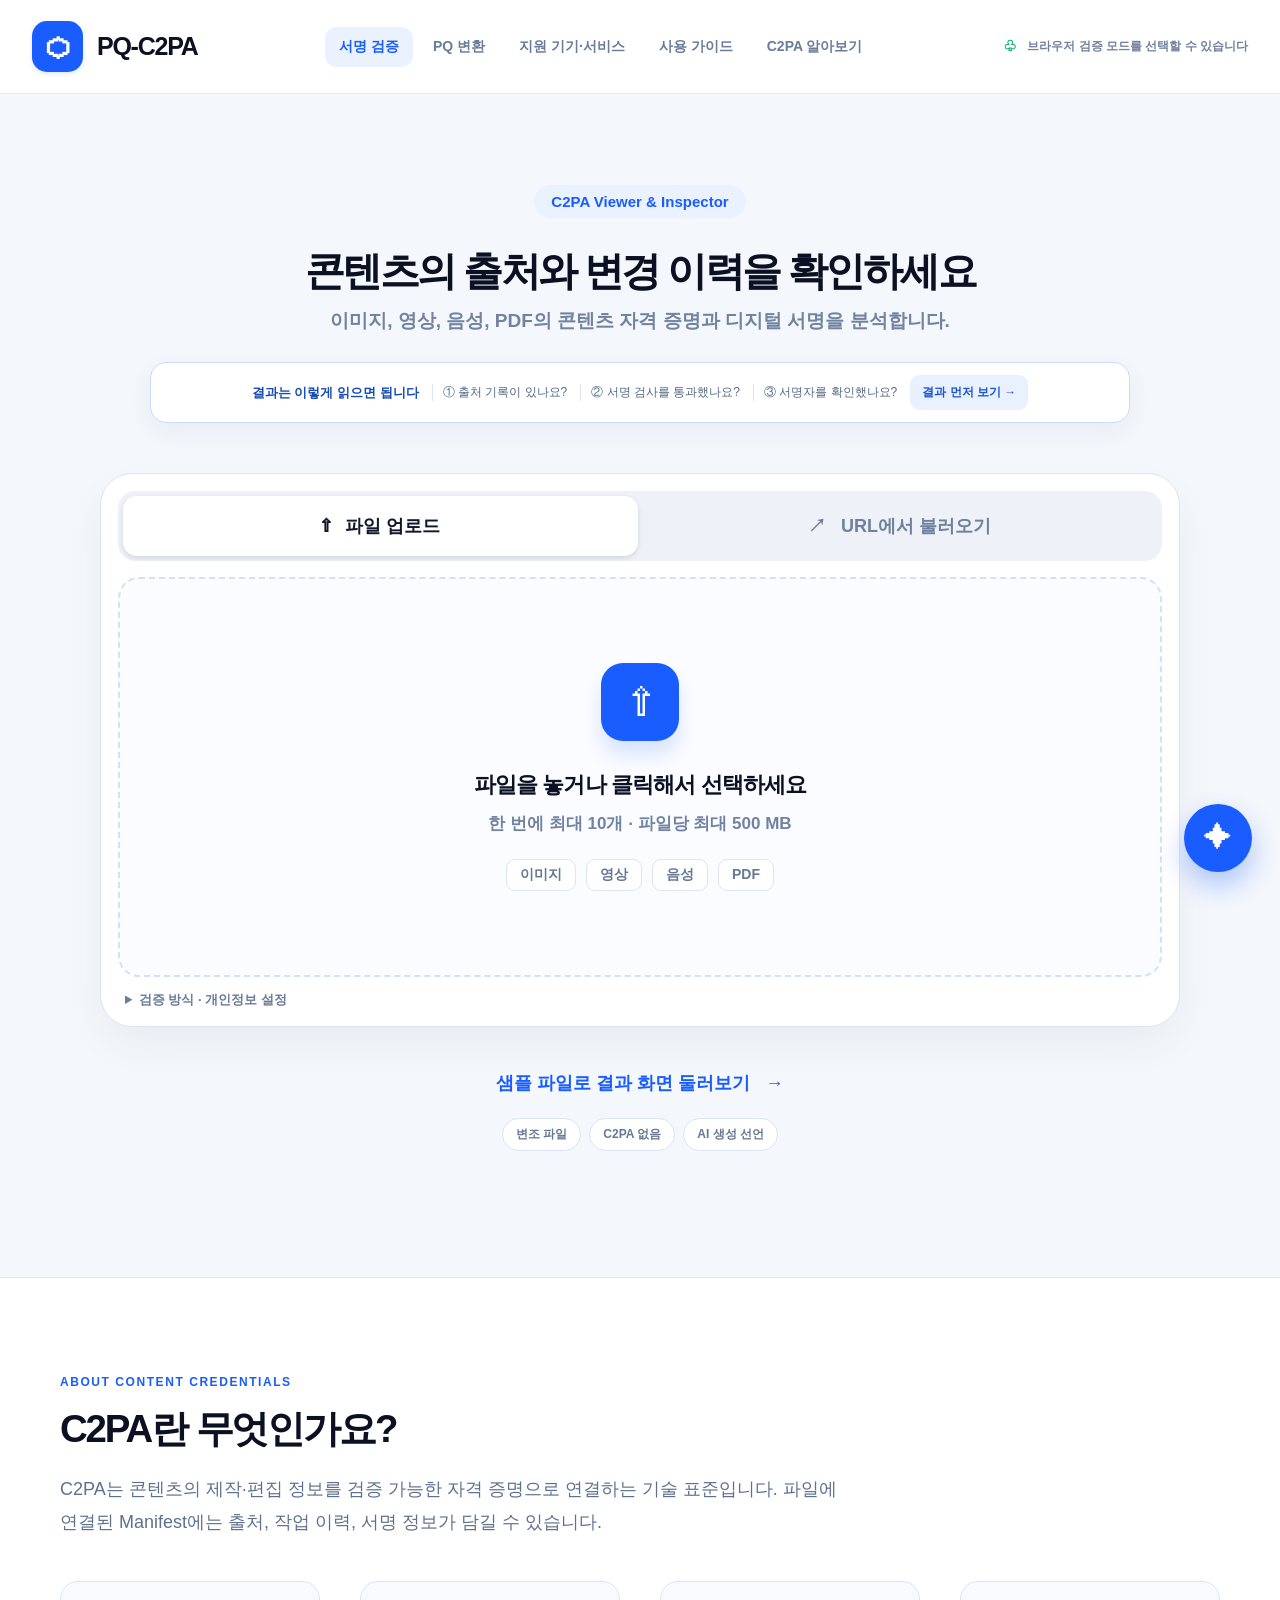
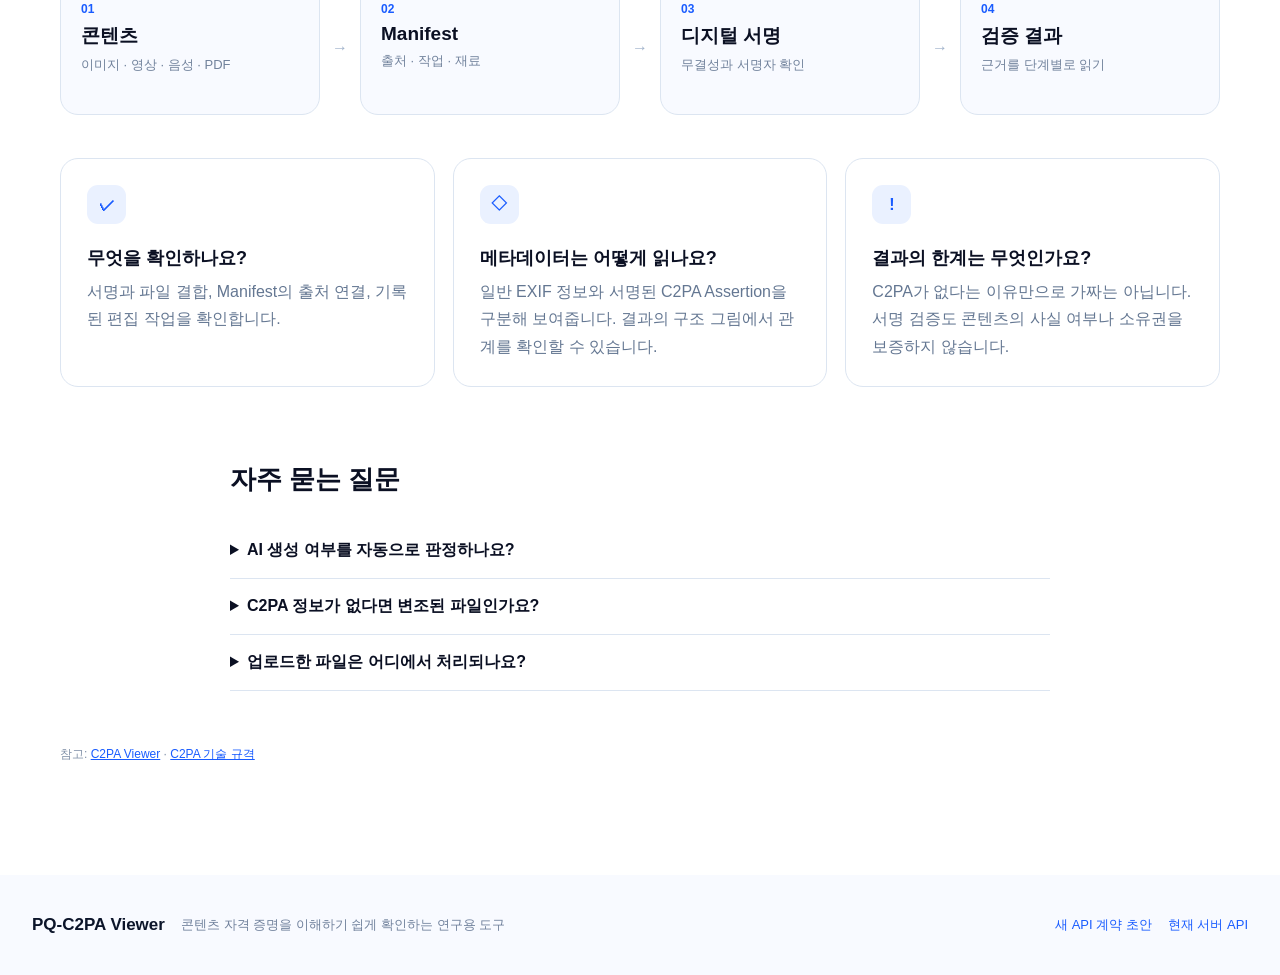
==== frontend/viewer/index.html @ da3829cd "feat: add updated C2PA viewer frontend" ====
<!doctype html>
<html lang="ko"><head><meta charset="utf-8"><meta name="viewport" content="width=device-width,initial-scale=1"><meta name="description" content="PQ-C2PA Viewer에서 콘텐츠 자격 증명, 서명, 출처 이력과 메타데이터를 확인하세요."><title>PQ-C2PA Viewer · 콘텐츠 출처 확인</title><link rel="icon" href="/favicon.svg" type="image/svg+xml"><link rel="stylesheet" href="viewer.css?v=20261021-reports"><script src="device-directory.js?v=20261014" defer></script><script src="viewer.js?v=20261021-reports" defer></script></head>
<body>
<header class="topbar"><a class="logo" href="/viewer/#verify" aria-label="PQ-C2PA Viewer 처음으로"><span class="logo-mark" aria-hidden="true">⬡</span><span>PQ-C2PA</span></a><nav class="header-nav" aria-label="페이지 이동"><a href="#verify" data-page="verify" aria-current="page">서명 검증</a><a href="#convert" data-page="convert">PQ 변환</a><a href="#devices" data-page="devices">지원 기기·서비스</a><a href="#guide" data-page="guide">사용 가이드</a><a href="#about-c2pa" data-page="about">C2PA 알아보기</a></nav><span id="header-privacy" class="header-privacy"><span aria-hidden="true">♧</span> 브라우저 검증 모드를 선택할 수 있습니다</span></header>
<main>
<section class="intro" aria-labelledby="hero-title"><span class="hero-badge">C2PA Viewer &amp; Inspector</span><h1 id="hero-title">콘텐츠의 출처와 변경 이력을 확인하세요</h1><p>이미지, 영상, 음성, PDF의 콘텐츠 자격 증명과 디지털 서명을 분석합니다.</p><div class="hero-guide" aria-label="검증 결과에서 볼 수 있는 것"><strong>결과는 이렇게 읽으면 됩니다</strong><span>① 출처 기록이 있나요?</span><span>② 서명 검사를 통과했나요?</span><span>③ 서명자를 확인했나요?</span><button data-sample="signed" type="button">결과 먼저 보기 →</button></div></section>
<section class="intake" aria-label="검증할 콘텐츠 선택">
<div class="tabs" role="tablist" aria-label="검증 방식"><button id="tab-file" class="active" role="tab" aria-selected="true" aria-controls="panel-file" type="button">⇧ &nbsp; 파일 업로드</button><button id="tab-url" role="tab" aria-selected="false" aria-controls="panel-url" type="button">↗ &nbsp; URL에서 불러오기</button></div>
<div id="panel-file" class="tab-panel" role="tabpanel" aria-labelledby="tab-file"><div id="dropzone" class="dropzone" tabindex="0" role="button" aria-label="검증할 파일 선택"><input id="file-input" type="file" multiple accept=".jpg,.jpeg,.png,.webp,.tif,.tiff,.avif,.heic,.heif,.gif,.svg,.dng,.mp4,.mov,.avi,.mp3,.wav,.m4a,.pdf,.c2pa" hidden><span class="drop-icon" aria-hidden="true">⇧</span><h2>파일을 놓거나 클릭해서 선택하세요</h2><p id="intake-limit">한 번에 최대 10개 · 파일당 최대 500 MB</p><div class="format-tags" aria-label="지원하는 형식"><span>이미지</span><span>영상</span><span>음성</span><span>PDF</span></div></div></div>
<div id="panel-url" class="tab-panel" role="tabpanel" aria-labelledby="tab-url" hidden><form id="url-form" class="url-panel"><span class="url-icon" aria-hidden="true">↗</span><label for="url-input">공개 파일 주소를 입력하세요</label><p>공개 HTTPS 파일을 서버에서 가져와 검증합니다.</p><div class="url-row"><input id="url-input" type="url" inputmode="url" placeholder="https://example.com/image.jpg" autocomplete="url" required><button type="submit">분석하기 →</button></div><small>내부망 주소는 차단하며, 접근 가능한 파일 URL만 지원합니다.</small></form></div>
<details class="advanced-options"><summary>검증 방식 · 개인정보 설정</summary><div class="options"><label class="toggle"><input id="browser-mode" type="checkbox"><span><b>브라우저에서만 검증</b><small>공식 웹 SDK가 이 기기에서 검사합니다. 파일은 서버에 전송되지 않습니다.</small></span></label><label class="toggle"><input id="private-mode" type="checkbox"><span><b>기록 저장 안 함</b><small>서버 검증 후에도 보고서를 저장하지 않습니다.</small></span></label><label class="policy">신뢰 정책 <select id="trust-profile"><option value="standard">기본 SDK 목록</option><option value="lab">실험용 CA 포함</option></select></label></div><p id="trust-profile-note" class="policy-note"></p><p id="privacy-note" class="privacy-note">기본 모드에서는 로컬 서버가 파일을 분석합니다. 브라우저 검증을 켜면 파일이 서버로 전송되지 않습니다. URL 검증은 서버에서만 가능합니다.</p></details>
<div id="progress" class="progress" role="status" aria-live="polite" hidden></div><details id="activity-log" class="activity-log" hidden><summary>검증 진행 기록</summary><ol id="activity-items"></ol></details><div id="error" class="error" role="alert" hidden></div>
</section>
<div class="sample-line"><button data-sample="signed" class="sample-primary" type="button">샘플 파일로 결과 화면 둘러보기 <span aria-hidden="true">→</span></button><div class="sample-more" aria-label="다른 샘플"><button data-sample="tampered">변조 파일</button><button data-sample="unsigned">C2PA 없음</button><button data-sample="ai">AI 생성 선언</button></div></div>
<section id="results" class="results" aria-label="검증 결과" hidden>
<aside class="files-pane"><div class="files-heading"><div><h2>분석 파일</h2><span id="file-count">0 / 10</span></div><button id="new-check" type="button" title="다른 파일 확인" aria-label="새 분석 시작">＋</button></div><div id="batch-list" class="batch-list" aria-label="검증한 파일 목록"></div><div class="files-bottom"><button id="new-check-secondary" type="button">새 분석 시작</button></div></aside>
<div class="preview-pane"><div class="preview-heading"><div><h2 id="preview-filename">파일 미리보기</h2><p id="preview-subtitle"></p></div><span>미디어 미리보기</span></div><div id="preview-card" class="preview-card"></div><section id="ai-explanation" class="ai-explanation" aria-label="AI 결과 보고서"></section></div>
<section class="report-pane" aria-label="검증 세부 결과"><div class="report-heading"><h2>검증 결과</h2><div class="evidence-actions"><button id="download-pdf" type="button">↓ 보고서 다운로드</button></div></div><div class="detail-tabs" role="tablist" aria-label="검증 근거"><button data-detail="overview" class="active" type="button">쉽게 보기</button><button data-detail="structure" type="button">출처 지도</button><button data-detail="history" type="button">변경 이력</button><button data-detail="checks" type="button">검사 근거</button><button data-detail="manifest" type="button">원본 기록</button><button data-detail="metadata" type="button">파일 정보</button><button data-detail="anchors" type="button">공개 참조</button></div><div class="report-scroll"><div id="verdict" class="verdict"></div><div id="readout" class="readout"></div><div id="summary-card" class="summary-card"></div><div id="detail-panel" class="detail-panel"></div></div></section>
<section id="compare-section" class="compare-section" hidden><div class="detail-heading"><div><span class="kicker">COMPARE RESULTS</span><h2>두 결과 비교</h2></div><p>여러 파일을 검증한 뒤 상태와 서명·해시 차이를 나란히 확인하세요.</p></div><div class="compare-controls"><label>결과 A <select id="compare-a"></select></label><label>결과 B <select id="compare-b"></select></label></div><div id="compare-grid" class="compare-grid"></div></section>
</section>
<section id="convert-page" class="resource-page conversion-page" aria-labelledby="convert-title">
  <div class="resource-inner conversion-inner"><span class="section-label">PQ-C2PA / CONVERSION</span><h1 id="convert-title">기존 서명을 PQ 증거와 연결하기</h1><p class="resource-lead">이미 검증 가능한 C2PA 서명이 들어 있는 JPEG·PNG를 선택하면, 기존 출처 M0를 재료로 연결하고 ML-DSA-65로 서명한 P1 증거를 새 M1에 담습니다.</p>
    <div class="conversion-flow" aria-label="PQ 변환 과정"><div><span>01</span><strong>기존 이미지 M0</strong><small>서명과 출처 먼저 검증</small></div><b aria-hidden="true">→</b><div><span>02</span><strong>P1 양자내성 증거</strong><small>SHA3-256 · ML-DSA-65</small></div><b aria-hidden="true">→</b><div><span>03</span><strong>새 이미지 M1</strong><small>공식 C2PA SDK가 생성·검증</small></div></div>
    <div class="conversion-layout"><form id="conversion-form" class="conversion-card"><div class="conversion-card-head"><span class="conversion-icon" aria-hidden="true">↗</span><div><h2>변환할 이미지 선택</h2><p>기존 C2PA 서명이 신뢰되는 JPEG 또는 PNG · 최대 20 MB</p></div></div><input id="conversion-file" type="file" accept=".jpg,.jpeg,.png,image/jpeg,image/png" hidden><button id="conversion-drop" class="conversion-drop" type="button"><strong>이미지를 놓거나 클릭해 선택하세요</strong><span id="conversion-filename">선택한 파일이 없습니다</span></button><button id="conversion-submit" class="conversion-submit" type="submit" disabled>PQ 변환 시작 →</button><p class="conversion-note">현재 변환은 로컬 실험용 신뢰 정책을 사용합니다. 결과 M1은 Classic ES256으로 서명되고, P1 증거에 ML-DSA-65가 적용됩니다.</p></form>
      <aside class="conversion-help"><h2>변환 전에 확인하세요</h2><ul><li>처음부터 C2PA 기록이 없는 사진에는 M0가 없어 변환할 수 없습니다.</li><li>기존 서명이 손상되었거나 이 실험용 신뢰 목록에서 확인되지 않으면 변환이 중단됩니다.</li><li>완성된 이미지는 최종 검증을 통과한 경우에만 내려받을 수 있습니다.</li></ul><a href="#verify" data-page="verify">먼저 기존 서명 검증하기 →</a></aside></div>
    <div id="conversion-progress" class="conversion-progress" role="status" aria-live="polite" hidden></div><div id="conversion-error" class="conversion-error" role="alert" hidden></div><section id="conversion-result" class="conversion-result" aria-label="PQ 변환 결과" hidden></section>
  </div>
</section>
<section id="about-c2pa" class="about-c2pa"><div class="about-inner"><span class="section-label">ABOUT CONTENT CREDENTIALS</span><h2>C2PA란 무엇인가요?</h2><p class="about-lead">C2PA는 콘텐츠의 제작·편집 정보를 검증 가능한 자격 증명으로 연결하는 기술 표준입니다. 파일에 연결된 Manifest에는 출처, 작업 이력, 서명 정보가 담길 수 있습니다.</p><div class="about-flow" aria-label="콘텐츠 자격 증명이 검증되는 과정"><div><span>01</span><strong>콘텐츠</strong><small>이미지 · 영상 · 음성 · PDF</small></div><b aria-hidden="true">→</b><div><span>02</span><strong>Manifest</strong><small>출처 · 작업 · 재료</small></div><b aria-hidden="true">→</b><div><span>03</span><strong>디지털 서명</strong><small>무결성과 서명자 확인</small></div><b aria-hidden="true">→</b><div><span>04</span><strong>검증 결과</strong><small>근거를 단계별로 읽기</small></div></div><div class="about-cards"><article><span>✓</span><h3>무엇을 확인하나요?</h3><p>서명과 파일 결합, Manifest의 출처 연결, 기록된 편집 작업을 확인합니다.</p></article><article><span>◇</span><h3>메타데이터는 어떻게 읽나요?</h3><p>일반 EXIF 정보와 서명된 C2PA Assertion을 구분해 보여줍니다. 결과의 구조 그림에서 관계를 확인할 수 있습니다.</p></article><article><span>!</span><h3>결과의 한계는 무엇인가요?</h3><p>C2PA가 없다는 이유만으로 가짜는 아닙니다. 서명 검증도 콘텐츠의 사실 여부나 소유권을 보증하지 않습니다.</p></article></div><div class="about-faq"><h3>자주 묻는 질문</h3><details><summary>AI 생성 여부를 자동으로 판정하나요?</summary><p>Manifest에 기록된 AI 생성 선언을 보여줍니다. 독립적인 AI 탐지 결과와 구분해서 읽어야 합니다.</p></details><details><summary>C2PA 정보가 없다면 변조된 파일인가요?</summary><p>아닙니다. 애초에 자격 증명이 없거나 유통 과정에서 제거되었을 수 있습니다.</p></details><details><summary>업로드한 파일은 어디에서 처리되나요?</summary><p>기본 검증은 이 사이트의 로컬 서버에서 처리합니다. 브라우저 검증 모드를 켜면 파일은 서버로 전송되지 않습니다. URL 검증은 서버에서만 수행됩니다.</p></details></div><p class="source-note">참고: <a href="https://c2paviewer.com/" target="_blank" rel="noopener noreferrer">C2PA Viewer</a> · <a href="https://spec.c2pa.org/specifications/specifications/2.4/specs/ContentCredentials.html" target="_blank" rel="noopener noreferrer">C2PA 기술 규격</a></p></div></section>

<section id="devices-page" class="resource-page" aria-labelledby="devices-title">
  <div class="resource-inner"><span class="section-label">CONTENT CREDENTIALS DIRECTORY</span><h1 id="devices-title">지원 기기 및 서비스</h1><p class="resource-lead">C2PA 출처 정보를 생성하거나 표시하는 기기와 서비스를 찾아보세요. 실제 기능은 제품 버전, 촬영·편집 모드와 내보내기 설정에 따라 달라집니다.</p>
  <div class="resource-notice"><strong>참고 목록</strong><span><a href="https://c2paviewer.com/supported-devices" target="_blank" rel="noopener noreferrer">C2PA Viewer의 2026년 9월 18일 공개 목록</a>을 바탕으로 정리했습니다. 목록 수록이 모든 파일의 검증 성공을 보장하지 않습니다. 제조사 안내를 함께 확인하세요.</span></div>
  <div class="directory-toolbar"><label class="directory-search"><span class="sr-only">기기 또는 서비스 검색</span><input id="directory-search" type="search" placeholder="기기, 브랜드, 서비스 검색" autocomplete="off"></label><div class="directory-filters" role="group" aria-label="기기·서비스 분류"><button type="button" data-dir-filter="all" aria-pressed="true" class="active">전체</button><button type="button" data-dir-filter="camera" aria-pressed="false">카메라·휴대폰</button><button type="button" data-dir-filter="software" aria-pressed="false">앱·플랫폼</button><button type="button" data-dir-filter="watermark" aria-pressed="false">워터마크 참고</button></div></div>
  <p id="directory-count" class="directory-count" aria-live="polite"></p><div id="directory-grid" class="directory-grid"></div><p id="directory-empty" class="directory-empty" hidden>검색 결과가 없습니다. 다른 이름이나 분류를 선택해 주세요.</p>
  <div class="resource-bottom"><h2>목록을 어떻게 읽나요?</h2><p>C2PA는 서명된 출처 메타데이터이고, SynthID는 별도의 워터마크 기술입니다. 이 Viewer는 C2PA Manifest를 검증하며 SynthID를 검사하지 않습니다. 제품이 목록에 있어도 파일에 Manifest가 없을 수 있습니다.</p><a href="#guide" data-page="guide">검증 결과 읽는 법 →</a></div></div>
</section>
<section id="guide-page" class="resource-page" aria-labelledby="guide-title">
  <div class="resource-inner"><span class="section-label">PQ-C2PA / USER GUIDE</span><h1 id="guide-title">검증 결과 읽는 법</h1><p class="resource-lead">파일을 확인하고, 상태와 근거를 읽고, 필요한 보고서를 저장하는 순서로 사용하세요.</p>
  <div class="guide-steps"><article><span>01</span><h2>파일 또는 URL 선택</h2><p>파일을 올리거나 공개 HTTPS 파일 주소를 입력합니다. 민감한 파일은 개인정보 설정에서 브라우저 검증을 켤 수 있습니다.</p></article><article><span>02</span><h2>상태와 오류 확인</h2><p>신뢰 확인·유효·검증 실패·C2PA 없음은 서로 다른 의미입니다. 검증 항목 탭에서 실패 코드를 우선 확인하세요.</p></article><article><span>03</span><h2>출처와 구조 살펴보기</h2><p>출처 이력, Manifest, 구조 그림과 일반 메타데이터를 구분해 읽습니다. AI 생성 여부는 기록된 선언으로 표시합니다.</p></article><article><span>04</span><h2>결과 저장</h2><p>PDF·JSON·HTML 보고서를 받을 수 있습니다. 여러 파일을 분석했다면 아래 비교 기능으로 차이를 확인하세요.</p></article></div>
  <div class="guide-two"><section><h2>상태별 해석</h2><div class="guide-status"><strong>신뢰 확인</strong><p>서명과 파일 결합이 유효하고 선택한 신뢰 목록에서 서명자를 확인했습니다.</p></div><div class="guide-status"><strong>유효 · 신뢰 미확인</strong><p>서명은 유효하지만 선택한 목록에서 서명자의 신뢰는 확인되지 않았습니다.</p></div><div class="guide-status"><strong>검증 실패</strong><p>변조, 서명 또는 기타 검증 오류의 세부 코드를 확인해야 합니다.</p></div><div class="guide-status"><strong>C2PA 없음</strong><p>Manifest가 없다는 뜻입니다. 이것만으로 가짜라고 판단할 수 없습니다.</p></div></section><section><h2>연구·사용 가이드라인</h2><ul><li>동일한 원본 파일의 형식, 크기와 해시를 함께 기록하세요.</li><li>Manifest 존재, 파일 무결성, 서명자 신뢰를 분리해서 읽으세요.</li><li>EXIF 같은 일반 메타데이터를 서명된 Assertion과 혼동하지 마세요.</li><li>AI 선언은 독립적인 AI 탐지 결과가 아닙니다.</li><li>서명 검증은 사진 속 장면의 사실 여부나 소유권을 단독으로 증명하지 않습니다.</li></ul><div class="guide-callout">브라우저 검증: 파일당 최대 100 MB · 서버 검증: 파일당 최대 500 MB. URL 검증과 AI 이미지 생성은 서버 연결이 필요합니다.</div></section></div>
  <div class="resource-bottom"><h2>바로 확인해 보세요</h2><p>정상·변조·미서명·AI 선언 샘플을 제공하며, 각 결과에서 구조 그림과 PDF 보고서를 열 수 있습니다.</p><a href="#verify" data-page="verify">검증 화면으로 이동 →</a></div></div>
</section>
</main>
<button id="ai-fab" class="ai-fab" type="button" aria-label="AI 이미지 만들기" aria-haspopup="dialog" aria-controls="ai-dialog"><span aria-hidden="true">✦</span><span class="ai-fab-label">AI 이미지 만들기</span></button>
<dialog id="report-dialog" class="report-dialog" aria-labelledby="report-dialog-title"><div class="report-dialog-head"><div><span class="section-label">VERIFICATION REPORT</span><h2 id="report-dialog-title">어떤 보고서가 필요한가요?</h2><p id="report-dialog-file"></p></div><button id="report-close" type="button" aria-label="닫기">×</button></div><fieldset class="report-choices"><legend class="sr-only">PDF 보고서 종류</legend><label class="report-choice"><input type="radio" name="report-type" value="summary" checked><span><strong>공유용 요약</strong><small>가족·동료에게 결과를 쉽게 전달할 때 · 상태와 핵심 의미</small></span></label><label class="report-choice"><input type="radio" name="report-type" value="submission"><span><strong>제출용 검증 기록</strong><small>플랫폼 신고·문의 자료에 첨부할 때 · 파일 해시와 검사 근거</small></span></label><label class="report-choice"><input type="radio" name="report-type" value="technical"><span><strong>상세 분석</strong><small>연구·기술 검토에 사용할 때 · 출처 구조, 검사 항목, 메타데이터</small></span></label></fieldset><p class="report-dialog-note">보고서는 검증 시점의 기록을 정리합니다. 사진 내용의 진위나 법적 소유권을 판정하지 않습니다.</p><button id="report-generate" class="report-generate" type="button">선택한 PDF 다운로드 ↓</button><p id="report-error" class="report-error" role="alert" hidden></p><details class="report-extras"><summary>원본 데이터·링크 내보내기</summary><div class="report-extra-actions"><button id="download-json" type="button">JSON</button><button id="download-html" type="button">HTML</button><button id="copy-live" type="button" hidden>검증 링크 복사</button><button id="copy-report" type="button" hidden>보고서 링크 복사</button><button id="delete-report" type="button" hidden>서버 기록 삭제</button></div></details></dialog>
<dialog id="ai-dialog" class="ai-dialog" aria-labelledby="ai-dialog-title"><div class="ai-dialog-head"><div><span class="section-label">CREATE & VERIFY</span><h2 id="ai-dialog-title">AI 이미지 만들기</h2></div><button id="ai-close" class="ai-close" type="button" aria-label="닫기">×</button></div><p>설명을 입력해 이미지를 생성하고, 결과를 내려받거나 바로 C2PA를 검증하세요.</p><p id="ai-api-status" class="ai-api-status" role="status" aria-live="polite">생성 API 연결 상태 확인 중…</p><form id="ai-form"><label for="ai-prompt">이미지 설명</label><textarea id="ai-prompt" minlength="8" maxlength="1200" rows="4" placeholder="예: 아침 햇살이 비치는 서울 골목, 따뜻한 사진 스타일" required></textarea><div class="ai-form-row"><label>스타일<select id="ai-style"><option value="photo">사진</option><option value="illustration">일러스트</option><option value="cinematic">시네마틱</option></select></label><label>비율<select id="ai-ratio"><option value="1:1">정사각형 1:1</option><option value="4:3">가로 4:3</option><option value="3:4">세로 3:4</option></select></label></div><button id="ai-generate" class="ai-generate" type="submit">✦ 이미지 생성하기</button></form><div id="ai-error" class="ai-error" role="alert" hidden></div><div id="ai-output" class="ai-output" hidden><img id="ai-preview" alt="생성된 AI 이미지 미리보기"><div class="ai-output-actions"><button id="ai-download" type="button">이미지 다운로드</button><button id="ai-verify" type="button">이 이미지 검증하기 →</button></div></div><p class="ai-disclaimer">프롬프트는 로컬 서버를 통해 연결된 이미지 생성 API로 전송됩니다. 생성 이미지에 C2PA 선언이 있는지는 검증 결과에서 따로 확인하세요.</p></dialog>
<footer><span>PQ-C2PA Viewer</span><p>콘텐츠 자격 증명을 이해하기 쉽게 확인하는 연구용 도구</p><a href="/PQ-C2PA_API_Contract_v1.md">새 API 계약 초안</a><a href="/PQ-C2PA_API_Implementation.md">현재 서버 API</a></footer><div id="toast" class="toast" role="status" aria-live="polite"></div></body></html>
---- frontend/viewer/viewer.css ----
:root{--bg:#f4f7fb;--ink:#0b1023;--muted:#71829f;--blue:#195cff;--line:#dce5f1;--soft:#f8faff;--green:#009e70;--radius:22px;font-family:'DM Sans','Noto Sans KR',sans-serif;color:var(--ink);background:var(--bg)}*{box-sizing:border-box}html{scroll-behavior:smooth}body{margin:0;min-width:320px}button,input,select{font:inherit}button{cursor:pointer}button:disabled{cursor:wait;opacity:.55}a{color:inherit;text-decoration:none}a:hover,button:hover{transition:background .2s,color .2s,box-shadow .2s}button:focus-visible,a:focus-visible,input:focus-visible,select:focus-visible,summary:focus-visible,[role=button]:focus-visible{outline:3px solid #91b7ff;outline-offset:3px}[hidden]{display:none!important}
.topbar{height:94px;background:#fff;border-bottom:1px solid #e5ebf3;display:flex;align-items:center;justify-content:space-between;padding:0 32px;position:relative;z-index:10}.logo{display:inline-flex;align-items:center;gap:14px;font-size:25px;font-weight:800;letter-spacing:-.05em;white-space:nowrap}.logo-mark{width:51px;height:51px;border-radius:15px;background:var(--blue);color:#fff;display:grid;place-items:center;font-size:31px;box-shadow:0 2px 5px #1657e522}.header-privacy{position:absolute;left:50%;transform:translateX(-50%);font-weight:700;color:#71819e;white-space:nowrap}.header-privacy span{color:#00ad76;margin-right:8px}.header-actions{display:flex;gap:10px;align-items:center}.header-actions a{color:#687a97;font-weight:700}
.intro{text-align:center;padding:91px 24px 50px}.hero-badge{display:inline-flex;background:#eaf1ff;color:var(--blue);border-radius:100px;padding:8px 17px;font-size:15px;font-weight:800}.intro h1{font-size:clamp(34px,3.1vw,53px);line-height:1.22;letter-spacing:-.065em;margin:29px 0 13px;font-weight:800}.intro p{font-size:19px;font-weight:600;color:#7183a0;margin:0}
.intake{width:min(1080px,calc(100% - 40px));margin:0 auto;background:#fff;padding:17px;border:1px solid #dce5f2;border-radius:32px;box-shadow:0 18px 42px #1a33520c}.tabs{display:flex;background:#eef2f8;border-radius:17px;padding:5px;gap:4px}.tabs button{width:50%;height:60px;border:0;border-radius:14px;background:transparent;color:#6d809d;font-size:18px;font-weight:800}.tabs button.active{background:#fff;color:#11182c;box-shadow:0 2px 5px #12264424}.tabs button:hover:not(.active){background:#f8faff}.tab-panel{margin-top:16px}.dropzone{min-height:400px;border:2px dashed #d4e0f3;background:#fbfcff;border-radius:21px;display:flex;flex-direction:column;justify-content:center;align-items:center;text-align:center;padding:36px;cursor:pointer}.dropzone.dragging,.dropzone:hover{border-color:var(--blue);background:#f2f7ff}.drop-icon{display:grid;place-items:center;width:78px;height:78px;background:var(--blue);color:#fff;border-radius:22px;font-size:40px;box-shadow:0 14px 20px #1961fa28;margin-bottom:29px}.dropzone h2{font-size:22px;letter-spacing:-.04em;margin:0 0 12px}.dropzone p{color:#7183a0;font-size:17px;font-weight:600;margin:0}.format-tags{display:flex;gap:10px;margin-top:24px}.format-tags span{border:1px solid #dce5f2;color:#657996;border-radius:9px;padding:6px 13px;background:#fff;font-size:14px;font-weight:700}
.url-panel{min-height:400px;border:1px solid #dce5f2;background:#f8fafd;border-radius:21px;padding:55px max(36px,11%);display:flex;flex-direction:column;justify-content:center;align-items:flex-start}.url-icon{width:68px;height:68px;border-radius:18px;background:#e0edff;color:var(--blue);display:grid;place-items:center;font-size:35px;margin-bottom:25px}.url-panel label{font-size:23px;font-weight:800;letter-spacing:-.035em}.url-panel p{font-size:17px;color:#72839f;font-weight:600;margin:9px 0 27px}.url-row{display:flex;gap:11px;width:100%}.url-row input{min-width:0;flex:1;padding:18px 22px;border:1px solid #c9d8ec;border-radius:15px;background:#fff;color:var(--ink);font-size:17px}.url-row input::placeholder{color:#9aabc5}.url-row button{border:0;border-radius:15px;padding:0 26px;color:#fff;background:var(--blue);font-weight:800;white-space:nowrap}.url-panel small{font-size:12px;color:#8091ac;margin-top:14px}
.advanced-options{margin:14px 7px 0;color:#6a7c99}.advanced-options>summary{cursor:pointer;font-size:13px;font-weight:800}.options{display:grid;grid-template-columns:1fr 1fr auto;gap:12px;margin-top:14px}.toggle,.policy{border:1px solid var(--line);background:#fbfcff;border-radius:13px;padding:11px;display:flex;gap:11px;align-items:flex-start;font-size:13px}.toggle input{accent-color:var(--blue);margin-top:3px}.toggle span{display:grid;gap:3px}.toggle small,.privacy-note{color:#7183a0;line-height:1.5}.policy{align-items:center;font-weight:700;white-space:nowrap}.policy select{border:0;background:transparent;color:var(--blue);font-weight:700}.privacy-note{font-size:12px}.sample-line{max-width:1080px;min-height:250px;margin:0 auto;text-align:center;padding:43px 20px 80px}.sample-primary{border:0;background:transparent;color:var(--blue);font-size:18px;font-weight:800}.sample-primary span{margin-left:10px}.sample-more{display:flex;justify-content:center;gap:8px;margin-top:22px}.sample-more button{border:1px solid #d9e4f5;background:#fff;border-radius:50px;color:#667993;padding:7px 13px;font-size:12px;font-weight:700}.sample-more button:hover{border-color:var(--blue);color:var(--blue)}.progress,.error,.activity-log{margin:13px 7px 0;padding:13px 17px;border-radius:12px;font-size:14px}.progress{color:#1555d9;background:#edf4ff}.error{color:#ae2835;background:#fff1f2}.activity-log{background:#f7faff;color:#586b88}.activity-log summary{cursor:pointer;font-weight:700}.activity-log li{margin:6px 0}.spinner{display:inline-block;width:14px;height:14px;border:2px solid #c3d8ff;border-top-color:var(--blue);border-radius:50%;animation:spin 1s linear infinite;margin-right:8px;vertical-align:middle}@keyframes spin{to{transform:rotate(360deg)}}
.about-c2pa{background:#fff;border-top:1px solid var(--line);padding:94px 25px 100px;scroll-margin-top:30px}.about-inner{max-width:1160px;margin:auto}.section-label,.kicker{color:var(--blue);font-size:12px;letter-spacing:.13em;font-weight:800}.about-c2pa h2{font-size:clamp(30px,3vw,43px);letter-spacing:-.055em;margin:14px 0 13px}.about-lead{color:#5d718e;font-size:18px;line-height:1.8;max-width:780px}.about-flow{margin:43px 0;display:flex;align-items:center;gap:12px}.about-flow div{flex:1;min-height:134px;border:1px solid var(--line);border-radius:18px;background:#f8faff;padding:20px;display:flex;flex-direction:column;gap:7px}.about-flow div span{font-size:12px;color:var(--blue);font-weight:800}.about-flow strong{font-size:19px}.about-flow small{font-size:13px;color:#71829c}.about-flow>b{color:#a1b3cb}.about-cards{display:grid;grid-template-columns:repeat(3,1fr);gap:18px}.about-cards article{border:1px solid var(--line);border-radius:18px;padding:26px}.about-cards article>span{display:grid;place-items:center;width:39px;height:39px;border-radius:11px;color:var(--blue);background:#eaf1ff;font-weight:800}.about-cards h3{margin:22px 0 8px;font-size:18px}.about-cards p{color:#647792;line-height:1.7;margin:0}.about-faq{max-width:820px;margin:75px auto 0}.about-faq h3{font-size:26px}.about-faq details{border-bottom:1px solid var(--line);padding:17px 0}.about-faq summary{cursor:pointer;font-weight:700}.about-faq p{color:#657791;line-height:1.7}.source-note{color:#8292a9;font-size:12px;margin-top:55px}.source-note a{color:var(--blue);text-decoration:underline}footer{background:#f8faff;padding:28px 32px;display:flex;gap:16px;align-items:center;color:#70819c;font-size:13px}footer span{font-weight:800;color:#0c152a;font-size:17px}footer p{margin-right:auto}footer a{color:var(--blue)}
body.has-results{background:#fff}body.has-results .intro,body.has-results .intake,body.has-results .sample-line,body.has-results .about-c2pa,body.has-results footer{display:none}.results{display:grid;grid-template-columns:clamp(232px,16.5vw,335px) minmax(350px,1.3fr) minmax(400px,1fr);min-height:calc(100vh - 94px)}.files-pane{border-right:1px solid #e3e9f2;background:#fff;padding:26px 22px;min-height:calc(100vh - 94px)}.files-heading{display:flex;justify-content:space-between;align-items:start;padding:0 5px}.files-heading h2,.preview-heading h2,.report-heading h2{font-size:20px;letter-spacing:-.04em;margin:0 0 4px}.files-heading span,.preview-heading p{color:#8b9ebc;font-size:15px}.files-heading>button{width:48px;height:48px;border:1px solid #d6e2f2;border-radius:16px;background:#fff;color:#697d9c;font-size:29px;font-weight:300}.batch-list{border-bottom:1px solid #e6ecf4;padding:18px 0 27px}.batch-list button{width:100%;min-width:0;text-align:left;border:1px solid transparent;background:transparent;border-radius:16px;padding:15px 13px 15px 71px;min-height:78px;position:relative;display:flex;flex-direction:column;justify-content:center;gap:3px}.batch-list button:before{content:'▧';position:absolute;left:13px;top:15px;width:43px;height:43px;border-radius:10px;background:#fff;color:var(--blue);display:grid;place-items:center;font-size:21px}.batch-list button.active{border-color:#b7d4ff;background:#eff6ff}.batch-list button span{font-weight:800;overflow:hidden;white-space:nowrap;text-overflow:ellipsis;max-width:100%}.batch-list button small{font-size:12px;color:#8092ae}.files-bottom button{width:100%;border:0;background:none;color:#6c7e9c;font-weight:800;margin-top:29px}.preview-pane{background:#eef2f8;border-right:1px solid #e2e8f0;padding:30px 34px;min-width:0}.preview-heading{display:flex;justify-content:space-between;align-items:start;margin-bottom:22px;gap:10px}.preview-heading h2{white-space:nowrap;overflow:hidden;text-overflow:ellipsis;max-width:60vw}.preview-heading p{margin:5px 0 0}.preview-heading>span{background:#fff;border:1px solid #e6eaf0;color:#7486a3;border-radius:100px;padding:8px 14px;font-size:12px;font-weight:700;white-space:nowrap}.preview-card{border:1px solid #dce5ef;background:#fff;border-radius:22px;min-height:min(76vh,850px);box-shadow:0 2px 3px #16315413;display:flex;flex-direction:column;overflow:hidden}.preview-stage{flex:1;min-height:450px;display:flex;align-items:center;justify-content:center;position:relative;padding:40px}.preview-stage img,.preview-stage video{max-width:100%;max-height:calc(100vh - 310px);object-fit:contain}.preview-stage audio{width:min(100%,500px)}.preview-tag{position:absolute;left:16px;top:16px;background:#fff;border:1px solid #e3e8f1;border-radius:8px;color:#6f829f;font-size:10px;padding:4px 7px}.preview-caption{border-top:1px solid #edf0f5;padding:13px 18px;display:flex;justify-content:space-between;gap:8px;flex-wrap:wrap;font-size:12px}.preview-caption small{color:#71839f}.no-preview{text-align:center;color:#667b99;display:grid;gap:8px}.no-preview span{font-size:45px;color:var(--blue)}.no-preview a{color:var(--blue);font-weight:700}
.report-pane{min-width:0;background:#fff}.report-heading{padding:27px 28px 10px;display:flex;justify-content:space-between;align-items:flex-start;gap:8px;flex-wrap:wrap}.evidence-actions{display:flex;gap:6px;flex-wrap:wrap}.evidence-actions button,.manifest-head button{border:1px solid #dce5f2;border-radius:11px;background:#fff;color:#5b6f8d;padding:9px 12px;font-size:12px;font-weight:800;white-space:nowrap}.evidence-actions button:hover,.manifest-head button:hover{border-color:var(--blue);color:var(--blue)}.detail-tabs{display:flex;gap:3px;border-bottom:1px solid #e4eaf2;padding:0 25px;overflow-x:auto;scrollbar-width:thin}.detail-tabs button{border:0;border-bottom:3px solid transparent;background:none;color:#94a5bd;font-size:13px;white-space:nowrap;font-weight:800;padding:15px 9px 12px}.detail-tabs button.active{border-color:var(--blue);color:var(--blue)}.report-scroll{padding:28px;overflow:auto;max-height:calc(100vh - 210px)}.verdict{display:flex;gap:18px;border-radius:19px;padding:25px 27px;background:#ebfbf3;border:1px solid #89e9ba;margin:0 0 28px}.verdict.valid{background:#eef5ff;border-color:#a9c8ff}.verdict.invalid,.verdict.error{background:#fff1f2;border-color:#ffb4bc}.verdict.nomanifest,.verdict.remoteunavailable{background:#fff8e9;border-color:#f3d197}.verdict-icon{width:56px;height:56px;border-radius:50%;flex:none;display:grid;place-items:center;color:#fff;background:var(--green);font-size:29px}.verdict.invalid .verdict-icon,.verdict.error .verdict-icon{background:#e4545f}.verdict.nomanifest .verdict-icon,.verdict.remoteunavailable .verdict-icon{background:#d3992e}.verdict.valid .verdict-icon{background:#3e80e3}.verdict span{font-size:13px;font-weight:800;color:#008968}.verdict h3{font-size:23px;margin:5px 0 6px;letter-spacing:-.05em}.verdict p{font-size:14px;color:#5a7184;line-height:1.55;margin:0}.summary-card{margin-bottom:25px}.summary-kicker{font-size:12px;font-weight:800;color:#97a7be;letter-spacing:.1em}.summary-card h3{font-size:15px;color:#94a5bd;margin:10px 0}.summary-checks{display:grid;grid-template-columns:repeat(3,1fr);gap:7px;margin:10px 0 21px}.summary-checks span{background:#f7f9fc;border-radius:12px;padding:11px 6px;text-align:center;font-size:11px;font-weight:800;color:#60738e}.summary-checks .pass{color:#00a777}.summary-checks .fail{color:#d44955}.summary-fields{border:1px solid #dce6f3;border-radius:15px;padding:0 19px}.summary-fields>div,.metadata-table>div{display:flex;justify-content:space-between;gap:12px;padding:13px 0;border-bottom:1px solid #edf0f5;font-size:13px}.summary-fields>div:last-child,.metadata-table>div:last-child{border-bottom:0}.summary-fields span,.metadata-table span{color:#7183a0}.summary-fields strong,.metadata-table strong{text-align:right;overflow-wrap:anywhere}.summary-foot{color:#8597b0;font-size:11px;line-height:1.6;margin-top:13px}
.detail-panel{font-size:13px}.detail-panel h3{font-size:17px;margin:18px 0 11px}.detail-panel p{line-height:1.65}.insight-grid{display:grid;grid-template-columns:repeat(3,1fr);gap:9px;margin:18px 0}.insight-grid article{background:#f7f9fc;border-radius:13px;padding:14px;min-width:0}.insight-grid span{font-size:11px;color:#7183a0}.insight-grid strong{display:block;font-size:21px;margin:4px 0}.insight-grid p{font-size:11px;color:#8192aa;margin:0}.overview-split{display:grid;grid-template-columns:1fr 1fr;gap:13px}.overview-split>div{background:#f8faff;border:1px solid #e8eef8;border-radius:14px;padding:16px}.overview-split ul{padding-left:17px;line-height:1.8}.overview-note p{color:#62758d}.subhead{margin-top:28px!important}.chain{display:grid;gap:10px}.chain-card{display:flex;gap:12px;border:1px solid #dce6f3;border-radius:14px;padding:12px}.chain-card.active{border-color:#a6c5ff;background:#f7faff}.chain-thumb{width:65px;height:65px;flex:none;border-radius:9px;background:#eaf1ff;display:grid;place-items:center;overflow:hidden}.chain-thumb img{width:100%;height:100%;object-fit:cover}.chain-card div:last-child{min-width:0}.chain-card span,.chain-card small{font-size:11px;color:#70819b}.chain-card h4{font-size:13px;margin:4px 0}.chain-card p{margin:0;color:#5d718c}.chain-card code{display:block;overflow-wrap:anywhere;font-size:10px;color:#98a8bc}.timeline{border-left:2px solid #cfe0fa;margin-left:9px;padding-left:24px}.timeline li{margin:0 0 18px;position:relative}.timeline li:before{content:'';position:absolute;left:-31px;top:3px;width:12px;height:12px;background:var(--blue);border-radius:50%}.timeline li span{font-weight:800}.timeline li small{color:#8293a9;margin-left:9px}.timeline li p{margin:5px 0}.timeline li code{font-size:10px}.filter-bar{display:flex;justify-content:space-between;gap:8px;align-items:center}.filter-bar div{display:flex;flex-wrap:wrap;gap:4px}.filter-bar button{border:1px solid #dbe5f2;border-radius:8px;background:#fff;padding:6px 9px;color:#687b99;font-size:11px}.filter-bar button.active{background:#eaf1ff;color:var(--blue);border-color:#b9d0ff}.filter-bar small,.small-note{color:#899ab1;font-size:11px}.check-rows{display:grid;gap:9px;margin-top:15px}.check{display:flex;gap:11px;border:1px solid #e2e9f3;border-radius:12px;padding:12px}.check-mark{width:25px;height:25px;flex:none;border-radius:50%;background:#dcf9ea;color:#009e70;display:grid;place-items:center;font-weight:800}.check.failure .check-mark{background:#ffe5e8;color:#d94d5e}.check.informational .check-mark{background:#eaf1ff;color:var(--blue)}.check>div{flex:1;min-width:0}.check p{margin:4px 0;color:#667994}.check small{color:#9aaaC0}.check>b{font-size:11px;color:#6f819c}.manifest-head{display:flex;justify-content:space-between;gap:8px;flex-wrap:wrap}.manifest-head label{font-weight:700}.manifest-head select{max-width:100%;border:1px solid #dce6f3;border-radius:8px;padding:7px}.manifest-facts{display:grid;grid-template-columns:1fr 1fr;gap:9px;margin:16px 0}.manifest-facts>div{border:1px solid #e1e9f3;border-radius:11px;padding:10px}.manifest-facts span{display:block;color:#8394aa;font-size:11px}.manifest-facts strong{display:block;overflow-wrap:anywhere;margin-top:5px}.assertions{display:flex;flex-wrap:wrap;gap:6px}.assertions span{background:#eef4ff;color:#2961c7;border-radius:7px;padding:6px 8px;font-size:11px}.code-details{border:1px solid #e0e8f3;border-radius:11px;margin-top:10px;padding:11px}.code-details summary{cursor:pointer;font-weight:700}.code-details pre{white-space:pre-wrap;overflow-wrap:anywhere;max-height:420px;overflow:auto;background:#f7f9fc;padding:12px;font-size:10px}.metadata-table{border:1px solid #dce6f3;border-radius:14px;padding:0 15px}.empty,.empty-anchor{padding:28px;border:1px dashed #d1dff1;border-radius:12px;color:#71839e;text-align:center}.reference-list article{border:1px solid #e1e8f2;border-radius:13px;margin:10px 0;padding:12px;display:grid;gap:5px}.reference-list code,.reference-list small{overflow-wrap:anywhere}.reference-list a{color:var(--blue);font-weight:700}.timestamp-note{border:1px solid #e4eaf3;border-radius:13px;margin-top:14px;padding:13px}.structure-intro{color:#637590}.structure-diagram{border:1px solid #dfe8f5;border-radius:18px;background:linear-gradient(135deg,#f7faff,#fff);padding:21px;margin:18px 0}.structure-file{border:2px solid #b8d2ff;border-radius:16px;background:#fff;padding:17px}.structure-file>strong{font-size:17px}.structure-file>small{display:block;color:#7486a0;margin-top:4px}.structure-arrow{text-align:center;color:var(--blue);font-size:22px;padding:8px}.structure-store{border:1px solid #adccff;background:#f1f6ff;border-radius:15px;padding:16px}.structure-store>strong{font-size:15px}.structure-store>small{display:block;color:#7689a6;margin:4px 0 13px}.structure-manifest{border:1px solid #a1bff1;background:#fff;border-radius:13px;padding:14px}.structure-manifest>b{display:block;margin-bottom:10px}.structure-nodes{display:grid;grid-template-columns:repeat(3,1fr);gap:8px}.structure-node{border:1px solid #dbe6f5;border-radius:10px;background:#f9fbfe;padding:10px;min-width:0}.structure-node strong,.structure-node span{display:block}.structure-node span{font-size:11px;color:#70839e;overflow-wrap:anywhere;margin-top:5px}.structure-exif{border:1px dashed #cbd7e6;border-radius:12px;padding:13px;background:#fff}.structure-exif strong{display:block}.structure-exif small{color:#7588a2}.structure-key{display:flex;gap:15px;flex-wrap:wrap;color:#6e809a;font-size:11px}.structure-key span:before{content:'';display:inline-block;width:10px;height:10px;margin-right:5px;border-radius:3px;background:#bcd3ff}.structure-key span:last-child:before{background:#fff;border:1px dashed #bac9da}.structure-warning{padding:14px;border-radius:11px;background:#fff8e9;color:#8d6930;line-height:1.6}.compare-section{grid-column:1/-1;background:#fff;border-top:1px solid #e0e8f3;padding:40px max(30px,10vw)}.detail-heading{display:flex;justify-content:space-between;gap:15px}.detail-heading h2{font-size:24px;margin:6px 0}.detail-heading p{color:#7586a0}.compare-controls{display:flex;gap:12px;margin:18px 0}.compare-controls label{display:grid;gap:6px}.compare-controls select{padding:8px;border:1px solid #dce5f1;border-radius:9px}.compare-grid{border:1px solid #dce5f1;border-radius:12px;overflow:hidden}.compare-header,.compare-row{display:grid;grid-template-columns:1fr 1fr 1fr;gap:10px;padding:11px 16px;border-bottom:1px solid #edf0f5}.compare-header{background:#f1f6ff}.compare-row strong{overflow-wrap:anywhere}.compare-grid>p{padding:10px 16px;color:#6e8099}.toast{position:fixed;left:50%;bottom:25px;transform:translateX(-50%) translateY(20px);opacity:0;pointer-events:none;border-radius:100px;padding:11px 20px;background:#101c36;color:#fff;z-index:30;transition:.25s}.toast.show{transform:translateX(-50%) translateY(0);opacity:1}
@media(max-width:1250px){.results{grid-template-columns:220px minmax(330px,1fr) minmax(360px,1fr)}.preview-pane{padding:24px}.report-scroll{padding:20px}.report-heading{padding:20px}.detail-tabs{padding:0 17px}.evidence-actions button{font-size:11px;padding:7px}}
@media(max-width:970px){.results{grid-template-columns:190px minmax(0,1fr)}.report-pane{grid-column:2}.preview-card{min-height:480px}.report-scroll{max-height:none}.header-privacy{display:none}.options{grid-template-columns:1fr 1fr}.policy{grid-column:1/-1}.about-flow{flex-wrap:wrap}.about-flow div{min-width:40%}.about-flow>b{display:none}}
@media(max-width:640px){.topbar{height:70px;padding:0 16px}.logo{font-size:18px}.logo-mark{width:39px;height:39px;font-size:23px;border-radius:12px}.header-actions a{font-size:12px}.intro{padding:64px 22px 36px}.intro h1{font-size:31px}.intro p{font-size:15px;line-height:1.6}.intake{width:calc(100% - 24px);border-radius:21px;padding:10px}.tabs button{font-size:13px;height:51px}.dropzone,.url-panel{min-height:310px;padding:25px}.drop-icon{width:62px;height:62px;font-size:29px}.dropzone h2,.url-panel label{font-size:18px}.dropzone p,.url-panel p{font-size:13px}.format-tags{gap:4px}.format-tags span{font-size:11px;padding:5px 7px}.url-row{flex-direction:column}.url-row button{padding:14px}.options{grid-template-columns:1fr}.policy{grid-column:auto}.sample-line{min-height:180px;padding-bottom:45px}.sample-primary{font-size:14px}.about-c2pa{padding:60px 20px}.about-flow{display:grid;grid-template-columns:1fr}.about-flow div{min-height:100px}.about-cards{grid-template-columns:1fr}.results{display:block}.files-pane{min-height:0;padding:15px;border-right:0;border-bottom:1px solid #e4ebf3}.files-heading{align-items:center}.files-heading h2{font-size:17px}.files-heading>button{width:37px;height:37px;font-size:23px}.batch-list{display:flex;overflow-x:auto;gap:8px;padding:10px 0;border:0}.batch-list button{min-width:170px;max-width:200px}.files-bottom{display:none}.preview-pane{padding:18px}.preview-heading h2{font-size:17px}.preview-card{min-height:350px}.preview-stage{min-height:310px;padding:24px}.preview-stage img,.preview-stage video{max-height:440px}.report-heading{padding:20px 18px 8px}.report-heading h2{font-size:19px}.report-scroll{padding:18px}.detail-tabs{padding:0 12px}.verdict{padding:17px}.verdict-icon{width:42px;height:42px;font-size:22px}.verdict h3{font-size:19px}.overview-split{grid-template-columns:1fr}.structure-nodes{grid-template-columns:1fr}.compare-section{padding:24px 18px}.compare-controls{flex-direction:column}footer{display:block}}


/* Page navigation and reference views */
.sr-only{position:absolute;width:1px;height:1px;padding:0;margin:-1px;overflow:hidden;clip:rect(0,0,0,0);white-space:nowrap;border:0}
.topbar{display:grid;grid-template-columns:auto minmax(0,1fr) auto;gap:28px}
.header-nav{display:flex;justify-content:center;align-items:center;gap:6px;min-width:0;height:100%}
.header-nav a{padding:11px 14px;border-radius:12px;color:#697c99;font-size:14px;font-weight:800;white-space:nowrap}
.header-nav a:hover{background:#f2f6fd;color:var(--blue)}
.header-nav a.active{background:#eaf1ff;color:var(--blue)}
.header-privacy{position:static;left:auto;transform:none;font-size:12px}
.resource-page{display:none;min-height:calc(100vh - 94px);background:#f5f8fd;padding:80px 24px 110px}
.resource-inner{max-width:1180px;margin:auto}
.resource-page h1{font-size:clamp(36px,4vw,54px);letter-spacing:-.06em;margin:16px 0 13px}
.resource-lead{font-size:18px;line-height:1.75;color:#657993;max-width:760px;margin:0 0 32px}
.resource-notice{display:flex;gap:18px;align-items:start;border:1px solid #cddfff;background:#edf4ff;color:#526884;border-radius:16px;padding:18px 20px;line-height:1.65;margin-bottom:30px}
.resource-notice strong{color:#1856d1;white-space:nowrap}
.resource-notice a,.resource-bottom a{color:var(--blue);font-weight:800;text-decoration:underline;text-underline-offset:3px}
.directory-toolbar{display:flex;justify-content:space-between;gap:18px;align-items:center;margin:28px 0 16px}
.directory-search{flex:1;max-width:360px}
.directory-search input{width:100%;border:1px solid #cfdbed;border-radius:13px;background:#fff;padding:14px 17px;color:var(--ink);font-size:14px}
.directory-filters{display:flex;gap:7px;flex-wrap:wrap}
.directory-filters button{border:1px solid #d6e2f2;border-radius:100px;background:#fff;color:#657993;font-size:13px;font-weight:800;padding:10px 14px}
.directory-filters button.active{background:var(--blue);border-color:var(--blue);color:#fff}
.directory-count{font-size:13px;color:#7589a3;font-weight:700;margin:0 0 17px}
.directory-grid{display:grid;grid-template-columns:repeat(3,minmax(0,1fr));gap:15px}
.directory-card{display:flex;flex-direction:column;align-items:flex-start;min-width:0;min-height:237px;background:#fff;border:1px solid #dfe8f4;border-radius:19px;padding:21px;box-shadow:0 5px 18px #15315406}
.directory-card-top{width:100%;display:flex;justify-content:space-between;gap:8px;align-items:center}
.directory-type{font-size:11px;color:#2360d4;font-weight:800;background:#eaf2ff;border-radius:100px;padding:6px 9px}
.directory-status{font-size:11px;color:#7590a9;font-weight:700;text-align:right}
.directory-status.limited{color:#b66c34}
.directory-card h2{font-size:20px;letter-spacing:-.035em;margin:19px 0 8px;overflow-wrap:anywhere}
.directory-signal{font-size:11px;color:#00946b;background:#e8f8f1;border-radius:6px;padding:4px 7px;font-weight:800}
.directory-signal.watermark{color:#a66f25;background:#fff6e7}
.directory-card p{line-height:1.55;margin:10px 0 0;font-size:12px;color:#6c7f99}
.directory-card .directory-meta{color:#8a9bb0}
.directory-source{font-size:12px;color:var(--blue);font-weight:800;margin-top:auto;padding-top:17px}
.directory-empty{text-align:center;border:1px dashed #cbdcf2;border-radius:16px;padding:42px;color:#7285a0}
.resource-bottom{background:#fff;border:1px solid #dfe8f4;border-radius:20px;padding:28px 32px;margin-top:36px}
.resource-bottom h2{font-size:21px;margin:0 0 8px}.resource-bottom p{color:#677b96;line-height:1.7;margin:0 0 16px}
.guide-steps{display:grid;grid-template-columns:repeat(4,minmax(0,1fr));gap:14px;margin:36px 0}
.guide-steps article,.guide-two>section{background:#fff;border:1px solid #dfe8f4;border-radius:19px;padding:25px}
.guide-steps article>span{font-size:13px;color:var(--blue);font-weight:800}.guide-steps h2{font-size:19px;margin:18px 0 10px;letter-spacing:-.04em}
.guide-steps p,.guide-two p,.guide-two li{font-size:14px;line-height:1.7;color:#687b95}
.guide-two{display:grid;grid-template-columns:1fr 1fr;gap:16px}.guide-two h2{font-size:22px;margin:0 0 18px}
.guide-status{padding:13px 0;border-bottom:1px solid #e6edf6}.guide-status:last-child{border-bottom:0}.guide-status strong{font-size:14px}.guide-status p{margin:5px 0 0}
.guide-two ul{padding-left:20px;margin:0}.guide-two li{padding-bottom:8px}.guide-callout{margin-top:16px;padding:15px;background:#eef4ff;color:#3a62a7;border-radius:11px;line-height:1.6;font-size:13px}
body:not(.has-results) #results{display:none}
body.show-devices .intro,body.show-devices .intake,body.show-devices .sample-line,body.show-devices .about-c2pa,
body.show-guide .intro,body.show-guide .intake,body.show-guide .sample-line,body.show-guide .about-c2pa{display:none}
body.show-devices #devices-page,body.show-guide #guide-page{display:block}
body.has-results .resource-page{display:none}
body.show-devices .ai-fab,body.show-guide .ai-fab,body.has-results .ai-fab{display:none}
/* Home-page image creation */
.ai-fab{position:fixed;right:28px;bottom:28px;width:68px;height:68px;display:grid;place-items:center;border:0;border-radius:50%;background:var(--blue);color:#fff;font-size:28px;box-shadow:0 13px 28px #195cff55;z-index:20}
.ai-fab:hover{background:#124bd6;transform:translateY(-3px)}
.ai-fab-label{position:absolute;right:79px;white-space:nowrap;background:#132448;color:#fff;border-radius:9px;padding:9px 12px;font-size:12px;font-weight:800;opacity:0;pointer-events:none;transform:translateX(8px);transition:.2s}
.ai-fab:hover .ai-fab-label,.ai-fab:focus-visible .ai-fab-label{opacity:1;transform:none}
.ai-dialog{width:min(520px,calc(100vw - 24px));max-height:min(92vh,880px);overflow:auto;border:0;border-radius:24px;padding:30px;background:#fff;color:var(--ink);box-shadow:0 28px 90px #081b3b55}
.ai-dialog::backdrop{background:#06163499;backdrop-filter:blur(3px)}
.ai-dialog-head{display:flex;justify-content:space-between;gap:15px;align-items:start}.ai-dialog h2{font-size:27px;letter-spacing:-.05em;margin:8px 0 0}.ai-dialog>p{color:#647791;line-height:1.65;font-size:14px}
.ai-close{border:1px solid #dce6f2;background:#f8faff;border-radius:10px;font-size:24px;width:38px;height:38px;color:#526883}
.ai-api-status{border-radius:11px;padding:11px 13px;background:#eef7f2;color:#167a56;font-weight:700}.ai-api-status.unavailable{background:#fff7e9;color:#8e6529}
.ai-dialog form{display:grid;gap:10px;margin-top:19px}.ai-dialog form>label,.ai-form-row label{display:grid;gap:8px;font-size:13px;font-weight:800}
.ai-dialog textarea,.ai-dialog select{width:100%;border:1px solid #cbd9eb;border-radius:12px;background:#fff;color:var(--ink);padding:12px 13px;font:inherit}.ai-dialog textarea{resize:vertical;min-height:110px}
.ai-form-row{display:grid;grid-template-columns:1fr 1fr;gap:12px}.ai-generate{border:0;background:var(--blue);color:#fff;border-radius:12px;padding:14px;font-weight:800;margin-top:8px}.ai-generate:disabled{cursor:not-allowed}
.ai-error{padding:11px 13px;border-radius:10px;color:#a63e49;background:#fff0f2;font-size:13px;margin-top:15px}
.ai-output{margin-top:20px;border-top:1px solid #e5edf7;padding-top:20px}.ai-output img{display:block;width:100%;max-height:310px;object-fit:contain;background:#f4f7fb;border-radius:13px}
.ai-output-actions{display:flex;gap:9px;margin-top:12px}.ai-output-actions button{flex:1;border:1px solid #c9d9f0;background:#fff;border-radius:10px;padding:11px;color:var(--blue);font-weight:800;font-size:12px}.ai-output-actions button:last-child{background:var(--blue);color:#fff;border-color:var(--blue)}
.ai-dialog .ai-disclaimer{font-size:11px;color:#8493a8;margin:17px 0 0}
@media(max-width:1250px){.topbar{gap:14px}.header-nav a{padding:9px 10px;font-size:12px}.header-privacy{display:none}.topbar{grid-template-columns:auto 1fr}}
@media(max-width:970px){.directory-grid{grid-template-columns:repeat(2,minmax(0,1fr))}.guide-steps{grid-template-columns:repeat(2,minmax(0,1fr))}.directory-toolbar{align-items:stretch;flex-direction:column}.directory-search{max-width:none}}
@media(max-width:640px){.topbar{height:auto;min-height:70px;display:flex;flex-wrap:wrap;gap:4px 0;padding:12px 12px 0}.header-nav{order:3;width:100%;height:auto;justify-content:flex-start;overflow-x:auto;gap:0}.header-nav a{padding:13px 11px;border-radius:10px 10px 0 0;font-size:12px}.resource-page{padding:50px 16px 70px}.resource-page h1{font-size:34px}.resource-lead{font-size:15px}.resource-notice{display:block;font-size:13px}.resource-notice strong{display:block;margin-bottom:6px}.directory-grid,.guide-steps,.guide-two{grid-template-columns:1fr}.directory-filters{flex-wrap:nowrap;overflow-x:auto}.directory-filters button{white-space:nowrap}.resource-bottom{padding:22px}.ai-fab{right:17px;bottom:17px;width:58px;height:58px}.ai-dialog{padding:21px}.ai-output-actions{flex-direction:column}}
.structure-toolbar{display:flex;align-items:flex-start;justify-content:space-between;gap:10px;flex-wrap:wrap;margin:9px 0 15px}.structure-toolbar h3{margin:0 0 5px}.structure-toolbar p{margin:0;color:#71839f;font-size:12px}.structure-tools{display:flex;gap:6px;flex-wrap:wrap}.structure-tools button,.structure-dialog button{border:1px solid #cbdcf5;background:#fff;border-radius:9px;color:#245cf2;padding:8px 10px;font-weight:800;font-size:11px;cursor:pointer}.structure-tools button:hover,.structure-dialog button:hover{border-color:#245cf2;background:#edf4ff}.structure-figure{margin:0}.structure-figure img{display:block;width:100%;height:auto;border-radius:18px;background:#f7faff;box-shadow:0 8px 30px #1b438018}.structure-figure figcaption{color:#71839f;font-size:11px;line-height:1.5;margin:10px 1px 0}.structure-dialog{border:0;border-radius:19px;padding:16px;background:#fff;box-shadow:0 30px 90px #10234b55;max-width:min(96vw,790px);max-height:94vh;overflow:auto}.structure-dialog::backdrop{background:#10234bbd}.structure-dialog form{display:flex;justify-content:flex-end;margin-bottom:9px}.structure-dialog img{display:block;width:min(100%,720px);height:auto;margin:auto}.structure-warning{margin-top:14px}

/* Plain-language result and evidence navigation */
.verdict-limit{display:block;margin-top:10px;color:#586d84;font-size:11px;line-height:1.5}
.readout{margin:0 0 16px}.readout-heading{display:flex;justify-content:space-between;gap:10px;align-items:baseline;margin-bottom:10px}.readout-heading strong{font-size:15px}.readout-heading span{font-size:11px;color:#7186a2}.readout-grid{display:grid;gap:8px}.readout-card{display:flex;gap:12px;align-items:flex-start;border:1px solid #dce5f1;border-radius:13px;background:#fff;padding:12px 14px}.readout-symbol{flex:none;width:27px;height:27px;border-radius:50%;display:grid;place-items:center;font-weight:900;background:#eaf0f8;color:#5a728e}.readout-card.yes .readout-symbol{background:#e6f8ef;color:#06805c}.readout-card.no .readout-symbol{background:#ffe8e9;color:#c64150}.readout-card small{display:block;color:#7084a0;font-size:11px}.readout-card strong{display:block;font-size:15px;margin:2px 0}.readout-card p{margin:0;color:#647791;font-size:11px;line-height:1.5}.readout-foot{margin:10px 0 0;color:#5f718b;font-size:12px;line-height:1.6}
.ai-explanation{border:1px solid #b9c9f4;border-radius:16px;background:linear-gradient(120deg,#f5f7ff,#fff);padding:15px;margin:20px 0}.ai-explanation-head{display:flex;justify-content:space-between;gap:12px;align-items:flex-start;flex-wrap:wrap}.ai-explanation-head strong{font-size:14px}.ai-explanation-head p{font-size:11px;line-height:1.5;color:#657895;margin:5px 0 0}.ai-sparkle{display:inline-grid;place-items:center;width:24px;height:24px;border-radius:8px;background:#e7eaff;color:#5959c5;margin-right:6px}.ai-explanation-actions{display:flex;gap:6px;flex-wrap:wrap}.ai-explanation-actions button,.next-step button,.no-credential button{border:1px solid #bfd0f5;background:#fff;color:#265acf;border-radius:9px;padding:8px 10px;font-size:11px;font-weight:800;cursor:pointer}.ai-explanation-actions button:disabled{color:#9aaac0;cursor:not-allowed}.ai-explanation-output{margin-top:14px;border-radius:12px;background:#fff;padding:15px;border:1px solid #dce5f7}.ai-explanation-output>span{font-size:10px;color:#687fb1;font-weight:800}.ai-explanation-output h4{font-size:15px;margin:7px 0}.ai-explanation-output p{font-size:12px;line-height:1.6;margin:8px 0}.ai-explanation-output small{display:block;color:#6c7f9b;font-size:11px;line-height:1.5;border-top:1px solid #e6ecf6;padding-top:9px}.ai-explanation-error{color:#bd394b;font-size:12px}.ai-explanation-wait{color:#526db5;font-size:12px}
.technical-summary{border:1px solid #e2eaf5;border-radius:13px;padding:12px;margin:10px 0 22px}.technical-summary>summary{cursor:pointer;font-weight:800;color:#5c7192;font-size:12px}.technical-summary[open]>summary{margin-bottom:15px}.summary-card{margin-bottom:7px}
.term{position:relative;display:inline-flex;align-items:center;gap:4px;cursor:help;text-decoration:underline dotted #8a9bbc;text-underline-offset:3px;outline-offset:2px}.term-help{display:inline-grid;place-items:center;width:13px;height:13px;border-radius:50%;background:#eaf0fc;color:#4165b0;font-size:9px;font-weight:900;text-decoration:none}
.policy-note{margin:10px 1px 0;padding:10px 12px;border:1px solid #dbe8f6;border-radius:10px;background:#f6f9ff;color:#556c89;font-size:12px;line-height:1.7}
.term-popover{display:block;position:fixed;bottom:auto;width:min(370px,calc(100vw - 20px));max-height:min(340px,calc(100vh - 20px));overflow:auto;padding:13px 15px;border-radius:12px;background:#132544;color:#fff;font-size:13px;line-height:1.65;white-space:pre-line;box-shadow:0 12px 34px #13254455;z-index:1000;pointer-events:none}
.term-popover[hidden]{display:none}
.next-step,.no-credential{border:1px solid #ccdcf3;border-radius:15px;background:#f8fbff;padding:16px;margin:5px 0 17px}.next-step strong{font-size:14px}.next-step p,.no-credential p{color:#5e728e;line-height:1.65;font-size:12px}.no-credential{text-align:left;background:#fffcf4;border-color:#ebd9b9;padding:22px}.no-credential h3{font-size:17px}.no-credential ol{padding-left:22px;line-height:1.8;color:#526781;font-size:12px}.no-credential-art{height:78px;display:flex;align-items:center;gap:15px;color:#b48835}.no-credential-art span{font-size:46px}.no-credential-art i{width:60px;border-top:2px dashed #cdb57b}.no-credential-art b{width:44px;height:44px;display:grid;place-items:center;border:2px dashed #d1ba88;border-radius:50%;font-size:24px}
.code-details{overflow:visible}.code-details>.scroll-hint{font-size:11px;color:#7487a3;margin:9px 0}.json-children{max-height:275px;overflow-y:auto;overscroll-behavior:contain;background:#f8faff;border:1px solid #edf1f6;border-radius:9px;padding:7px;scrollbar-width:thin}.json-row{padding:5px 5px 5px 12px;border-left:1px solid #d3e0f0;margin:3px 0 3px 5px;overflow-wrap:anywhere}.json-key{display:block;font-weight:700;color:#46669a;font-size:11px;margin-bottom:4px}.json-value{font-size:11px;color:#344860}.json-branch{margin:3px 0}.json-branch summary,.json-raw summary{cursor:pointer;font-size:11px;color:#5c70a1}.json-branch .json-children{max-height:220px;margin:5px 0 0 7px}.json-raw{margin-top:11px}.json-raw pre{max-height:300px;overscroll-behavior:contain}.json-truncated{font-size:11px;color:#847354}
.structure-figure svg{display:block;width:100%;height:auto;border-radius:18px;background:#f7faff;box-shadow:0 8px 30px #1b438018}.map-node{cursor:help;outline:none}.map-node rect{transition:stroke-width .15s,filter .15s}.map-node:hover rect,.map-node:focus rect,.map-node.selected rect{stroke-width:4;filter:drop-shadow(0 5px 7px #6685b344)}.node-inspector{border:1px solid #cadcf8;background:#f2f7ff;border-radius:12px;padding:13px 15px;margin-top:12px}.node-inspector strong{font-size:13px}.node-inspector p{margin:5px 0 0;font-size:12px;color:#5b7190;line-height:1.6}
@media(max-width:640px){.readout-heading{display:block}.readout-heading span{display:block;margin-top:3px}.ai-explanation-actions{width:100%}.structure-figure{overflow-x:auto}.structure-figure svg{min-width:520px}.term-popover{width:min(340px,calc(100vw - 20px))}}

/* Keep new result-reading tools visible on the first screen. */
.hero-guide{width:min(980px,100%);margin:28px auto 0;padding:12px 15px;border:1px solid #cbdcf7;border-radius:16px;background:#fff;box-shadow:0 8px 26px #244a8810;display:flex;align-items:center;justify-content:center;gap:13px;flex-wrap:wrap;font-size:12px;color:#526985}.hero-guide strong{color:#174cb7;font-size:13px}.hero-guide span{padding-left:10px;border-left:1px solid #dce6f7}.hero-guide button{border:0;border-radius:9px;background:#e9f1ff;color:#1954d5;padding:9px 12px;font-size:12px;font-weight:800}
@media(max-width:970px){.results{grid-template-rows:auto auto auto}.files-pane{grid-column:1;grid-row:1/3}.report-pane{grid-column:2;grid-row:1}.preview-pane{grid-column:2;grid-row:2}.compare-section{grid-row:3}.preview-card{min-height:320px}.preview-stage{min-height:250px}.preview-stage img,.preview-stage video{max-height:330px}}
@media(max-width:640px){.intro{padding-top:46px}.hero-guide{margin-top:20px;text-align:left;justify-content:flex-start;gap:7px;padding:12px}.hero-guide strong{width:100%}.hero-guide span{border:0;padding:0;font-size:11px}.hero-guide span:not(:last-of-type):after{content:' ·';margin-left:5px}.hero-guide button{width:100%;margin-top:3px}.results{display:flex;flex-direction:column}.files-pane{order:0}.report-pane{order:1}.preview-pane{order:2}.compare-section{order:3}.preview-card{min-height:260px}.preview-stage{min-height:220px}.preview-stage img,.preview-stage video{max-height:300px}}

/* Dedicated signature verification and PQ conversion views. */
body.show-convert .intro,body.show-convert .intake,body.show-convert .sample-line,body.show-convert .about-c2pa{display:none}
body.show-convert #convert-page{display:block}
body.show-convert .ai-fab{display:none}
.conversion-inner{max-width:1080px}
.conversion-flow{display:flex;align-items:stretch;gap:12px;margin:32px 0}
.conversion-flow div{flex:1;min-width:0;border:1px solid #d6e3f6;border-radius:18px;background:#fff;padding:19px 20px;box-shadow:0 7px 20px #234a8510}
.conversion-flow span,.conversion-flow strong,.conversion-flow small{display:block}
.conversion-flow span{font-size:12px;font-weight:800;color:var(--blue)}
.conversion-flow strong{font-size:17px;margin:8px 0 4px}
.conversion-flow small{font-size:12px;color:#7285a1;line-height:1.5}
.conversion-flow>b{align-self:center;color:#8fa9ce;font-size:21px}
.conversion-layout{display:grid;grid-template-columns:minmax(0,1.4fr) minmax(260px,.75fr);gap:18px;align-items:start}
.conversion-card,.conversion-help,.conversion-result{border:1px solid #dce5f2;border-radius:22px;background:#fff;padding:26px;box-shadow:0 12px 32px #193c7710}
.conversion-card-head{display:flex;gap:16px;align-items:center;margin-bottom:20px}
.conversion-icon{display:grid;place-items:center;flex:none;width:52px;height:52px;border-radius:15px;background:#eaf1ff;color:var(--blue);font-size:27px}
.conversion-card h2,.conversion-help h2{font-size:20px;letter-spacing:-.04em;margin:0 0 6px}
.conversion-card-head p{margin:0;color:#7183a0;font-size:13px;line-height:1.5}
.conversion-drop{display:grid;place-items:center;gap:8px;width:100%;min-height:170px;border:2px dashed #bfd2ef;border-radius:16px;background:#f8fbff;color:#16294c;text-align:center;padding:22px}
.conversion-drop:hover,.conversion-drop.dragging{border-color:var(--blue);background:#eef5ff}
.conversion-drop strong{font-size:17px}
.conversion-drop span{font-size:13px;color:#657c9d;overflow-wrap:anywhere}
.conversion-submit{width:100%;margin-top:16px;padding:15px;border:0;border-radius:13px;background:var(--blue);color:#fff;font-weight:800;font-size:15px}
.conversion-note{font-size:12px;line-height:1.6;color:#7385a0;margin:15px 0 0}
.conversion-help h2{margin-bottom:17px}
.conversion-help ul{margin:0 0 21px;padding-left:19px;color:#657892;font-size:13px;line-height:1.7}
.conversion-help li{margin-bottom:11px}
.conversion-help a{color:var(--blue);font-size:13px;font-weight:800}
.conversion-progress,.conversion-error{margin-top:18px;padding:16px 19px;border-radius:13px;font-size:14px;font-weight:700}
.conversion-progress{background:#eaf3ff;color:#1954c5}
.conversion-error{background:#fff0f2;color:#af364a}
.conversion-result{margin-top:20px}
.conversion-result-head{display:flex;gap:16px;align-items:center}
.conversion-result-icon{display:grid;place-items:center;flex:none;width:54px;height:54px;border-radius:50%;background:#08a576;color:#fff;font-size:26px}
.conversion-result-head h2{font-size:23px;margin:4px 0}
.conversion-result-head p{color:#657892;margin:0;font-size:13px}
.conversion-result-grid{display:grid;grid-template-columns:repeat(3,minmax(0,1fr));gap:12px;margin:22px 0}
.conversion-result-grid>div{border:1px solid #dfe7f2;border-radius:14px;padding:15px;background:#f8fbff;min-width:0}
.conversion-result-grid span,.conversion-result-grid strong,.conversion-result-grid small{display:block}
.conversion-result-grid span{font-size:12px;color:#687c99;font-weight:800}
.conversion-result-grid strong{font-size:15px;margin:8px 0;overflow-wrap:anywhere}
.conversion-result-grid small{font-size:12px;color:#51708f}
.conversion-result-actions{display:flex;gap:9px;flex-wrap:wrap}
.conversion-result-actions a,.conversion-result-actions button{border:1px solid #bcd0f2;border-radius:11px;background:#fff;color:#245bd2;padding:12px 15px;font-size:13px;font-weight:800}
.conversion-result-actions .conversion-download{background:var(--blue);border-color:var(--blue);color:#fff}
.conversion-result-note{font-size:12px;line-height:1.6;color:#788aa3;margin:18px 0 0}

/* Keep the image and its explanation together at a readable size. */
.preview-card{min-height:min(53vh,570px)}
.preview-stage{min-height:300px;padding:24px}
.preview-stage img,.preview-stage video{max-height:min(45vh,480px)}
.preview-pane>.ai-explanation{width:100%;margin:18px 0 0;padding:20px;border-radius:18px;background:#fff;box-shadow:0 7px 22px #213e7310}
.preview-pane .ai-explanation-head strong{font-size:17px}
.preview-pane .ai-explanation-head p{font-size:12px;line-height:1.6}
.preview-pane .ai-explanation-output{padding:17px;margin-top:16px}
.preview-pane .ai-explanation-output h4{font-size:17px;line-height:1.45}
.preview-pane .ai-explanation-output p{font-size:14px;line-height:1.7}
.preview-pane .ai-explanation-output small{font-size:12px;line-height:1.6}
.preview-pane .ai-explanation-actions button[aria-pressed="true"]{background:#eaf1ff;border-color:#86adf5;color:#174fbf}
@media(max-width:970px){.conversion-layout{grid-template-columns:1fr}.conversion-flow div{padding:15px}.results{grid-template-rows:auto auto auto}.preview-pane{grid-column:2;grid-row:1}.report-pane{grid-column:2;grid-row:2}.files-pane{grid-row:1/3}.preview-card{min-height:320px}.preview-stage{min-height:250px}.preview-stage img,.preview-stage video{max-height:330px}}
@media(max-width:640px){.conversion-flow{display:grid;grid-template-columns:1fr;gap:7px}.conversion-flow>b{text-align:center;line-height:1}.conversion-flow div{padding:16px}.conversion-card,.conversion-help,.conversion-result{padding:18px}.conversion-result-grid{grid-template-columns:1fr}.preview-pane{order:1}.report-pane{order:2}.preview-stage img,.preview-stage video{max-height:300px}.preview-pane>.ai-explanation{padding:16px}}

/* One report action on the result page; choices are shown only when requested. */
.evidence-actions #download-pdf{background:var(--blue);border-color:var(--blue);color:#fff;padding:10px 15px;font-size:13px}
.evidence-actions #download-pdf:hover{background:#124bd6;color:#fff}
.report-dialog{width:min(610px,calc(100vw - 24px));max-height:min(92vh,900px);overflow:auto;border:0;border-radius:24px;padding:28px;background:#fff;color:var(--ink);box-shadow:0 28px 90px #081b3b55}
.report-dialog::backdrop{background:#061634a8;backdrop-filter:blur(3px)}
.report-dialog-head{display:flex;justify-content:space-between;gap:16px;align-items:start}
.report-dialog h2{font-size:26px;letter-spacing:-.05em;margin:7px 0}
.report-dialog-head p{font-size:13px;color:#70819c;margin:0 0 18px;overflow-wrap:anywhere}
#report-close{flex:none;border:1px solid #dce6f2;background:#f8faff;border-radius:10px;font-size:24px;width:38px;height:38px;color:#526883}
.report-choices{display:grid;gap:9px;border:0;padding:0;margin:0}
.report-choice{display:flex;align-items:center;gap:12px;cursor:pointer;border:1px solid #dce5f2;border-radius:14px;padding:15px;background:#fff}
.report-choice:has(input:checked){border-color:#7ca9f9;background:#f2f7ff;box-shadow:0 0 0 2px #b5cfff55}
.report-choice input{accent-color:var(--blue);width:18px;height:18px;flex:none}
.report-choice span{display:grid;gap:4px}
.report-choice strong{font-size:15px}
.report-choice small{font-size:12px;color:#6f829e;line-height:1.45}
.report-dialog-note{color:#7486a1;background:#f7f9fd;border-radius:10px;padding:11px 13px;font-size:12px;line-height:1.55;margin:15px 0}
.report-generate{width:100%;border:0;border-radius:12px;background:var(--blue);color:#fff;padding:14px;font-size:14px;font-weight:800}
.report-generate:disabled{opacity:.65}
.report-error{background:#fff0f2;color:#ae3549;border-radius:9px;padding:10px 12px;font-size:12px}
.report-extras{border-top:1px solid #e5ebf3;margin-top:20px;padding-top:15px}
.report-extras summary{cursor:pointer;color:#62758f;font-size:12px;font-weight:800}
.report-extra-actions{display:flex;gap:7px;flex-wrap:wrap;margin-top:13px}
.report-extra-actions button{border:1px solid #dce5f2;border-radius:9px;background:#fff;color:#5d7090;padding:8px 10px;font-size:11px;font-weight:800}
.report-extra-actions button:hover{border-color:var(--blue);color:var(--blue)}
@media(max-width:640px){.report-dialog{padding:20px}.report-dialog h2{font-size:22px}.report-choice{padding:12px}.report-choice strong{font-size:14px}}
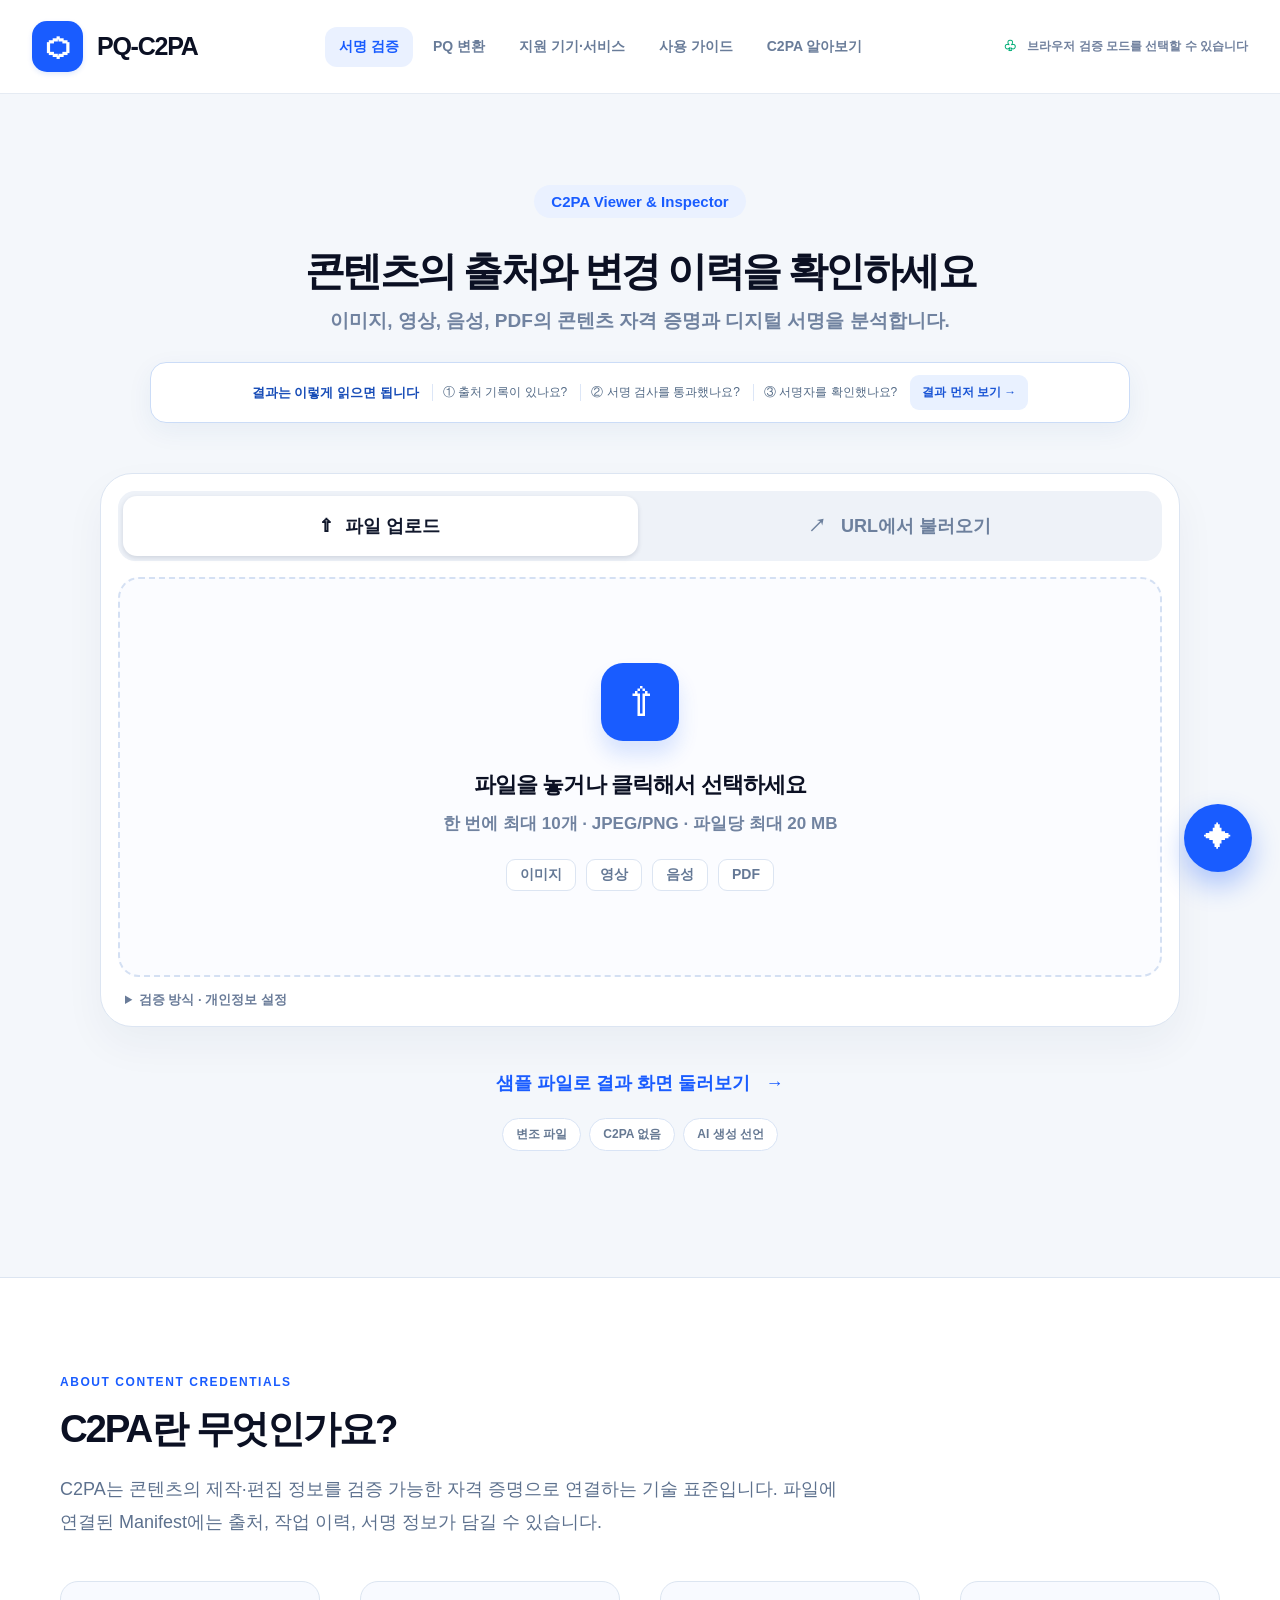
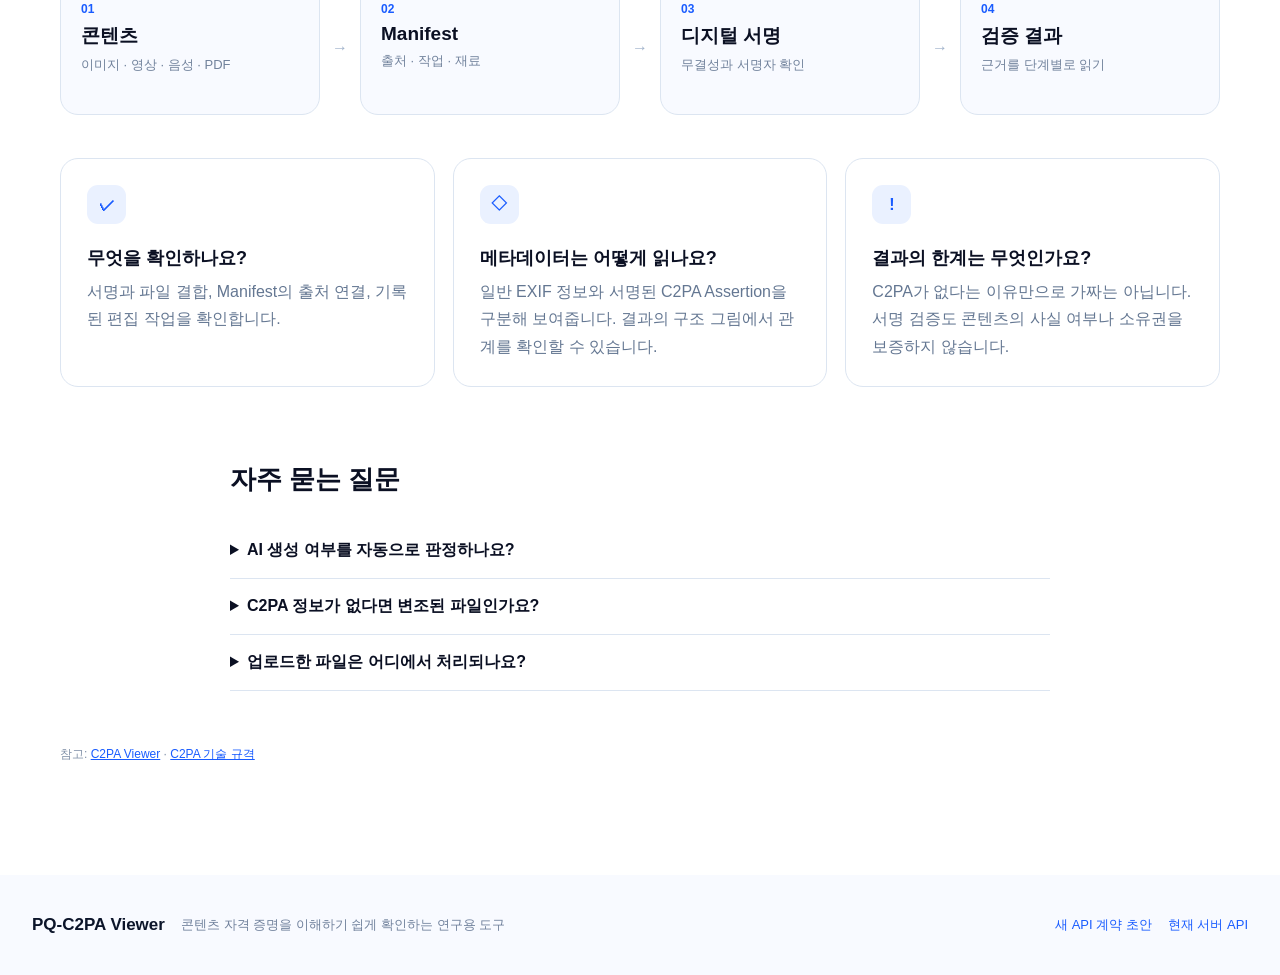
==== commit 1b9e2b54: "fix: align viewer upload limit text" ====
--- a/frontend/viewer/index.html
+++ b/frontend/viewer/index.html
@@ -1,12 +1,12 @@
 <!doctype html>
-<html lang="ko"><head><meta charset="utf-8"><meta name="viewport" content="width=device-width,initial-scale=1"><meta name="description" content="PQ-C2PA Viewer에서 콘텐츠 자격 증명, 서명, 출처 이력과 메타데이터를 확인하세요."><title>PQ-C2PA Viewer · 콘텐츠 출처 확인</title><link rel="icon" href="/favicon.svg" type="image/svg+xml"><link rel="stylesheet" href="viewer.css?v=20261021-reports"><script src="device-directory.js?v=20261014" defer></script><script src="viewer.js?v=20261021-reports" defer></script></head>
+<html lang="ko"><head><meta charset="utf-8"><meta name="viewport" content="width=device-width,initial-scale=1"><meta name="description" content="PQ-C2PA Viewer에서 콘텐츠 자격 증명, 서명, 출처 이력과 메타데이터를 확인하세요."><title>PQ-C2PA Viewer · 콘텐츠 출처 확인</title><link rel="icon" href="/favicon.svg" type="image/svg+xml"><link rel="stylesheet" href="viewer.css?v=20261021-reports"><script src="device-directory.js?v=20261014" defer></script><script src="viewer.js?v=20261102-inspect" defer></script></head>
 <body>
 <header class="topbar"><a class="logo" href="/viewer/#verify" aria-label="PQ-C2PA Viewer 처음으로"><span class="logo-mark" aria-hidden="true">⬡</span><span>PQ-C2PA</span></a><nav class="header-nav" aria-label="페이지 이동"><a href="#verify" data-page="verify" aria-current="page">서명 검증</a><a href="#convert" data-page="convert">PQ 변환</a><a href="#devices" data-page="devices">지원 기기·서비스</a><a href="#guide" data-page="guide">사용 가이드</a><a href="#about-c2pa" data-page="about">C2PA 알아보기</a></nav><span id="header-privacy" class="header-privacy"><span aria-hidden="true">♧</span> 브라우저 검증 모드를 선택할 수 있습니다</span></header>
 <main>
 <section class="intro" aria-labelledby="hero-title"><span class="hero-badge">C2PA Viewer &amp; Inspector</span><h1 id="hero-title">콘텐츠의 출처와 변경 이력을 확인하세요</h1><p>이미지, 영상, 음성, PDF의 콘텐츠 자격 증명과 디지털 서명을 분석합니다.</p><div class="hero-guide" aria-label="검증 결과에서 볼 수 있는 것"><strong>결과는 이렇게 읽으면 됩니다</strong><span>① 출처 기록이 있나요?</span><span>② 서명 검사를 통과했나요?</span><span>③ 서명자를 확인했나요?</span><button data-sample="signed" type="button">결과 먼저 보기 →</button></div></section>
 <section class="intake" aria-label="검증할 콘텐츠 선택">
 <div class="tabs" role="tablist" aria-label="검증 방식"><button id="tab-file" class="active" role="tab" aria-selected="true" aria-controls="panel-file" type="button">⇧ &nbsp; 파일 업로드</button><button id="tab-url" role="tab" aria-selected="false" aria-controls="panel-url" type="button">↗ &nbsp; URL에서 불러오기</button></div>
-<div id="panel-file" class="tab-panel" role="tabpanel" aria-labelledby="tab-file"><div id="dropzone" class="dropzone" tabindex="0" role="button" aria-label="검증할 파일 선택"><input id="file-input" type="file" multiple accept=".jpg,.jpeg,.png,.webp,.tif,.tiff,.avif,.heic,.heif,.gif,.svg,.dng,.mp4,.mov,.avi,.mp3,.wav,.m4a,.pdf,.c2pa" hidden><span class="drop-icon" aria-hidden="true">⇧</span><h2>파일을 놓거나 클릭해서 선택하세요</h2><p id="intake-limit">한 번에 최대 10개 · 파일당 최대 500 MB</p><div class="format-tags" aria-label="지원하는 형식"><span>이미지</span><span>영상</span><span>음성</span><span>PDF</span></div></div></div>
+<div id="panel-file" class="tab-panel" role="tabpanel" aria-labelledby="tab-file"><div id="dropzone" class="dropzone" tabindex="0" role="button" aria-label="검증할 파일 선택"><input id="file-input" type="file" multiple accept=".jpg,.jpeg,.png,.webp,.tif,.tiff,.avif,.heic,.heif,.gif,.svg,.dng,.mp4,.mov,.avi,.mp3,.wav,.m4a,.pdf,.c2pa" hidden><span class="drop-icon" aria-hidden="true">⇧</span><h2>파일을 놓거나 클릭해서 선택하세요</h2><p id="intake-limit">한 번에 최대 10개 · JPEG/PNG · 파일당 최대 20 MB</p><div class="format-tags" aria-label="지원하는 형식"><span>이미지</span><span>영상</span><span>음성</span><span>PDF</span></div></div></div>
 <div id="panel-url" class="tab-panel" role="tabpanel" aria-labelledby="tab-url" hidden><form id="url-form" class="url-panel"><span class="url-icon" aria-hidden="true">↗</span><label for="url-input">공개 파일 주소를 입력하세요</label><p>공개 HTTPS 파일을 서버에서 가져와 검증합니다.</p><div class="url-row"><input id="url-input" type="url" inputmode="url" placeholder="https://example.com/image.jpg" autocomplete="url" required><button type="submit">분석하기 →</button></div><small>내부망 주소는 차단하며, 접근 가능한 파일 URL만 지원합니다.</small></form></div>
 <details class="advanced-options"><summary>검증 방식 · 개인정보 설정</summary><div class="options"><label class="toggle"><input id="browser-mode" type="checkbox"><span><b>브라우저에서만 검증</b><small>공식 웹 SDK가 이 기기에서 검사합니다. 파일은 서버에 전송되지 않습니다.</small></span></label><label class="toggle"><input id="private-mode" type="checkbox"><span><b>기록 저장 안 함</b><small>서버 검증 후에도 보고서를 저장하지 않습니다.</small></span></label><label class="policy">신뢰 정책 <select id="trust-profile"><option value="standard">기본 SDK 목록</option><option value="lab">실험용 CA 포함</option></select></label></div><p id="trust-profile-note" class="policy-note"></p><p id="privacy-note" class="privacy-note">기본 모드에서는 로컬 서버가 파일을 분석합니다. 브라우저 검증을 켜면 파일이 서버로 전송되지 않습니다. URL 검증은 서버에서만 가능합니다.</p></details>
 <div id="progress" class="progress" role="status" aria-live="polite" hidden></div><details id="activity-log" class="activity-log" hidden><summary>검증 진행 기록</summary><ol id="activity-items"></ol></details><div id="error" class="error" role="alert" hidden></div>
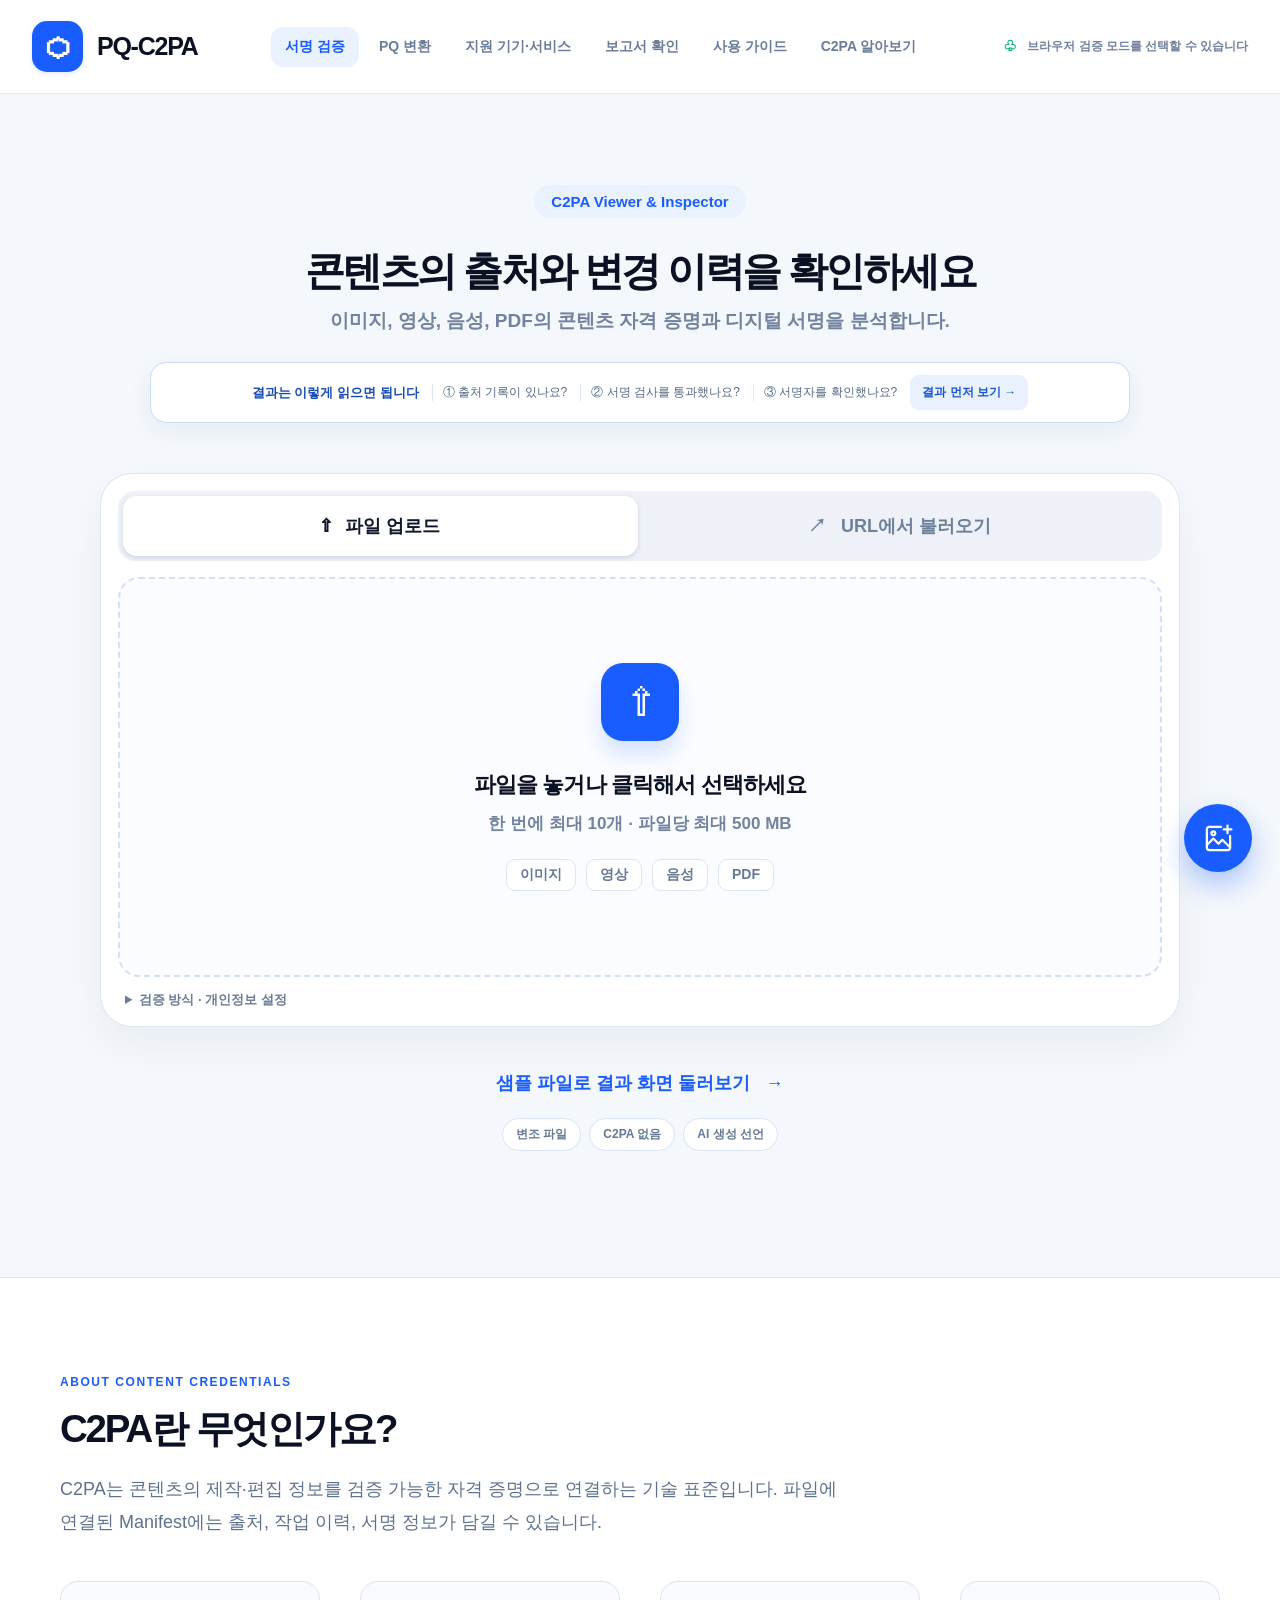
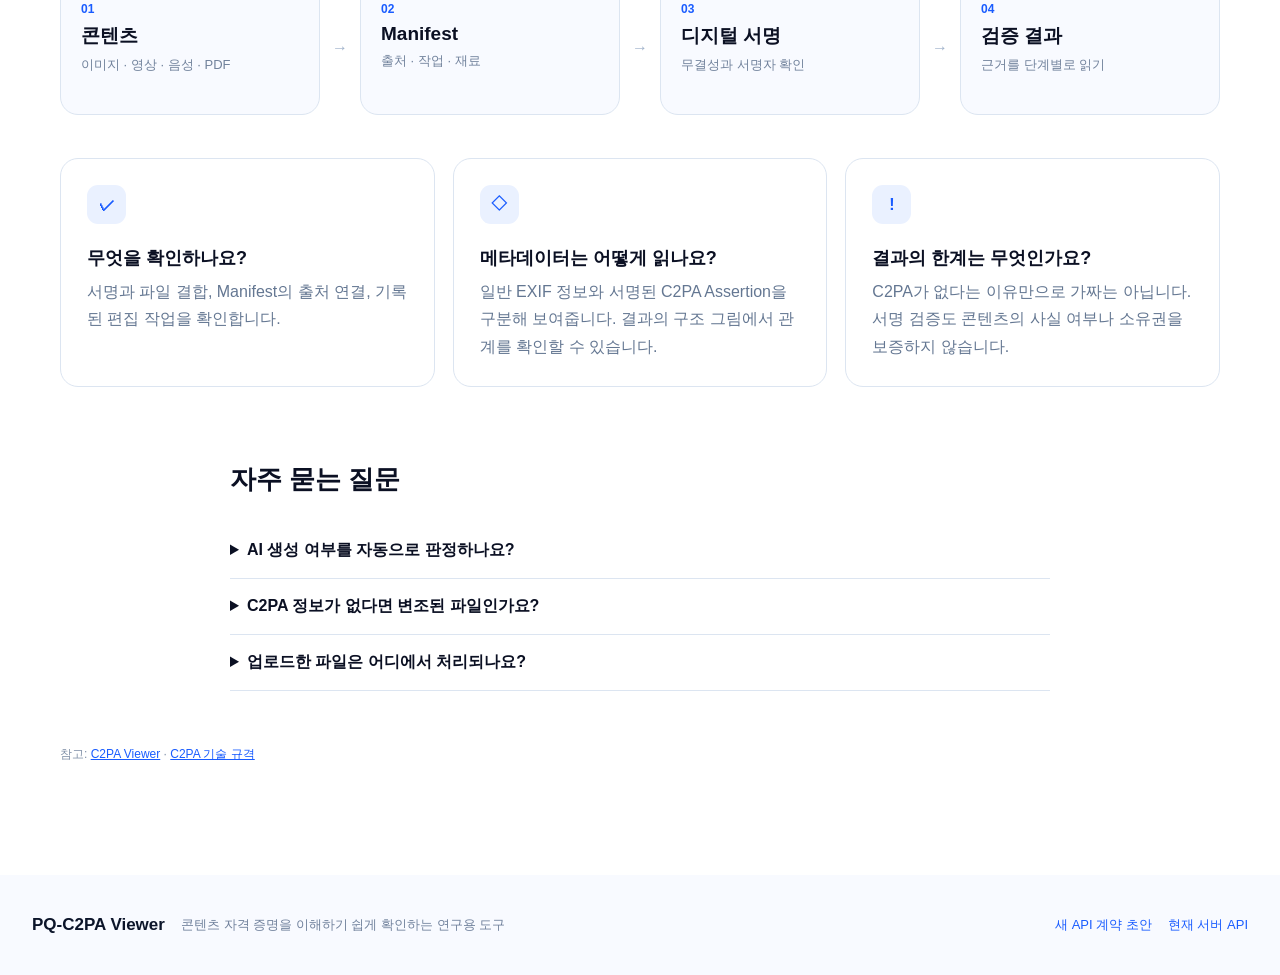
==== commit 29424e90: "feat: refresh viewer UI and PDF report templates" ====
--- a/frontend/viewer/index.html
+++ b/frontend/viewer/index.html
@@ -1,12 +1,12 @@
 <!doctype html>
-<html lang="ko"><head><meta charset="utf-8"><meta name="viewport" content="width=device-width,initial-scale=1"><meta name="description" content="PQ-C2PA Viewer에서 콘텐츠 자격 증명, 서명, 출처 이력과 메타데이터를 확인하세요."><title>PQ-C2PA Viewer · 콘텐츠 출처 확인</title><link rel="icon" href="/favicon.svg" type="image/svg+xml"><link rel="stylesheet" href="viewer.css?v=20261021-reports"><script src="device-directory.js?v=20261014" defer></script><script src="viewer.js?v=20261102-inspect" defer></script></head>
+<html lang="ko"><head><meta charset="utf-8"><meta name="viewport" content="width=device-width,initial-scale=1"><meta name="description" content="PQ-C2PA Viewer에서 콘텐츠 자격 증명, 서명, 출처 이력과 메타데이터를 확인하세요."><title>PQ-C2PA Viewer · 콘텐츠 출처 확인</title><link rel="icon" href="/favicon.svg" type="image/svg+xml"><link rel="stylesheet" href="viewer.css?v=20261104-clear-results"><script src="device-directory.js?v=20261014" defer></script><script src="viewer.js?v=20261104-clear-results" defer></script></head>
 <body>
-<header class="topbar"><a class="logo" href="/viewer/#verify" aria-label="PQ-C2PA Viewer 처음으로"><span class="logo-mark" aria-hidden="true">⬡</span><span>PQ-C2PA</span></a><nav class="header-nav" aria-label="페이지 이동"><a href="#verify" data-page="verify" aria-current="page">서명 검증</a><a href="#convert" data-page="convert">PQ 변환</a><a href="#devices" data-page="devices">지원 기기·서비스</a><a href="#guide" data-page="guide">사용 가이드</a><a href="#about-c2pa" data-page="about">C2PA 알아보기</a></nav><span id="header-privacy" class="header-privacy"><span aria-hidden="true">♧</span> 브라우저 검증 모드를 선택할 수 있습니다</span></header>
+<header class="topbar"><a class="logo" href="/viewer/#verify" aria-label="PQ-C2PA Viewer 처음으로"><span class="logo-mark" aria-hidden="true">⬡</span><span>PQ-C2PA</span></a><nav class="header-nav" aria-label="페이지 이동"><a href="#verify" data-page="verify" aria-current="page">서명 검증</a><a href="#convert" data-page="convert">PQ 변환</a><a href="#devices" data-page="devices">지원 기기·서비스</a><a href="#check" data-page="check">보고서 확인</a><a href="#guide" data-page="guide">사용 가이드</a><a href="#about-c2pa" data-page="about">C2PA 알아보기</a></nav><span id="header-privacy" class="header-privacy"><span aria-hidden="true">♧</span> 브라우저 검증 모드를 선택할 수 있습니다</span></header>
 <main>
 <section class="intro" aria-labelledby="hero-title"><span class="hero-badge">C2PA Viewer &amp; Inspector</span><h1 id="hero-title">콘텐츠의 출처와 변경 이력을 확인하세요</h1><p>이미지, 영상, 음성, PDF의 콘텐츠 자격 증명과 디지털 서명을 분석합니다.</p><div class="hero-guide" aria-label="검증 결과에서 볼 수 있는 것"><strong>결과는 이렇게 읽으면 됩니다</strong><span>① 출처 기록이 있나요?</span><span>② 서명 검사를 통과했나요?</span><span>③ 서명자를 확인했나요?</span><button data-sample="signed" type="button">결과 먼저 보기 →</button></div></section>
 <section class="intake" aria-label="검증할 콘텐츠 선택">
 <div class="tabs" role="tablist" aria-label="검증 방식"><button id="tab-file" class="active" role="tab" aria-selected="true" aria-controls="panel-file" type="button">⇧ &nbsp; 파일 업로드</button><button id="tab-url" role="tab" aria-selected="false" aria-controls="panel-url" type="button">↗ &nbsp; URL에서 불러오기</button></div>
-<div id="panel-file" class="tab-panel" role="tabpanel" aria-labelledby="tab-file"><div id="dropzone" class="dropzone" tabindex="0" role="button" aria-label="검증할 파일 선택"><input id="file-input" type="file" multiple accept=".jpg,.jpeg,.png,.webp,.tif,.tiff,.avif,.heic,.heif,.gif,.svg,.dng,.mp4,.mov,.avi,.mp3,.wav,.m4a,.pdf,.c2pa" hidden><span class="drop-icon" aria-hidden="true">⇧</span><h2>파일을 놓거나 클릭해서 선택하세요</h2><p id="intake-limit">한 번에 최대 10개 · JPEG/PNG · 파일당 최대 20 MB</p><div class="format-tags" aria-label="지원하는 형식"><span>이미지</span><span>영상</span><span>음성</span><span>PDF</span></div></div></div>
+<div id="panel-file" class="tab-panel" role="tabpanel" aria-labelledby="tab-file"><div id="dropzone" class="dropzone" tabindex="0" role="button" aria-label="검증할 파일 선택"><input id="file-input" type="file" multiple accept=".jpg,.jpeg,.png,.webp,.tif,.tiff,.avif,.heic,.heif,.gif,.svg,.dng,.mp4,.mov,.avi,.mp3,.wav,.m4a,.pdf,.c2pa" hidden><span class="drop-icon" aria-hidden="true">⇧</span><h2>파일을 놓거나 클릭해서 선택하세요</h2><p id="intake-limit">한 번에 최대 10개 · 파일당 최대 500 MB</p><div class="format-tags" aria-label="지원하는 형식"><span>이미지</span><span>영상</span><span>음성</span><span>PDF</span></div></div></div>
 <div id="panel-url" class="tab-panel" role="tabpanel" aria-labelledby="tab-url" hidden><form id="url-form" class="url-panel"><span class="url-icon" aria-hidden="true">↗</span><label for="url-input">공개 파일 주소를 입력하세요</label><p>공개 HTTPS 파일을 서버에서 가져와 검증합니다.</p><div class="url-row"><input id="url-input" type="url" inputmode="url" placeholder="https://example.com/image.jpg" autocomplete="url" required><button type="submit">분석하기 →</button></div><small>내부망 주소는 차단하며, 접근 가능한 파일 URL만 지원합니다.</small></form></div>
 <details class="advanced-options"><summary>검증 방식 · 개인정보 설정</summary><div class="options"><label class="toggle"><input id="browser-mode" type="checkbox"><span><b>브라우저에서만 검증</b><small>공식 웹 SDK가 이 기기에서 검사합니다. 파일은 서버에 전송되지 않습니다.</small></span></label><label class="toggle"><input id="private-mode" type="checkbox"><span><b>기록 저장 안 함</b><small>서버 검증 후에도 보고서를 저장하지 않습니다.</small></span></label><label class="policy">신뢰 정책 <select id="trust-profile"><option value="standard">기본 SDK 목록</option><option value="lab">실험용 CA 포함</option></select></label></div><p id="trust-profile-note" class="policy-note"></p><p id="privacy-note" class="privacy-note">기본 모드에서는 로컬 서버가 파일을 분석합니다. 브라우저 검증을 켜면 파일이 서버로 전송되지 않습니다. URL 검증은 서버에서만 가능합니다.</p></details>
 <div id="progress" class="progress" role="status" aria-live="polite" hidden></div><details id="activity-log" class="activity-log" hidden><summary>검증 진행 기록</summary><ol id="activity-items"></ol></details><div id="error" class="error" role="alert" hidden></div>
@@ -15,7 +15,7 @@
 <section id="results" class="results" aria-label="검증 결과" hidden>
 <aside class="files-pane"><div class="files-heading"><div><h2>분석 파일</h2><span id="file-count">0 / 10</span></div><button id="new-check" type="button" title="다른 파일 확인" aria-label="새 분석 시작">＋</button></div><div id="batch-list" class="batch-list" aria-label="검증한 파일 목록"></div><div class="files-bottom"><button id="new-check-secondary" type="button">새 분석 시작</button></div></aside>
 <div class="preview-pane"><div class="preview-heading"><div><h2 id="preview-filename">파일 미리보기</h2><p id="preview-subtitle"></p></div><span>미디어 미리보기</span></div><div id="preview-card" class="preview-card"></div><section id="ai-explanation" class="ai-explanation" aria-label="AI 결과 보고서"></section></div>
-<section class="report-pane" aria-label="검증 세부 결과"><div class="report-heading"><h2>검증 결과</h2><div class="evidence-actions"><button id="download-pdf" type="button">↓ 보고서 다운로드</button></div></div><div class="detail-tabs" role="tablist" aria-label="검증 근거"><button data-detail="overview" class="active" type="button">쉽게 보기</button><button data-detail="structure" type="button">출처 지도</button><button data-detail="history" type="button">변경 이력</button><button data-detail="checks" type="button">검사 근거</button><button data-detail="manifest" type="button">원본 기록</button><button data-detail="metadata" type="button">파일 정보</button><button data-detail="anchors" type="button">공개 참조</button></div><div class="report-scroll"><div id="verdict" class="verdict"></div><div id="readout" class="readout"></div><div id="summary-card" class="summary-card"></div><div id="detail-panel" class="detail-panel"></div></div></section>
+<section class="report-pane" aria-label="검증 세부 결과"><div class="report-heading"><h2>검증 결과</h2><div class="evidence-actions"><button id="download-pdf" type="button">↓ 보고서 다운로드</button></div></div><div class="detail-tabs" role="tablist" aria-label="검증 결과 메뉴"><button id="detail-tab-overview" data-detail="overview" role="tab" aria-controls="result-tabpanel" aria-selected="true" tabindex="0" class="active" type="button">검증 요약</button><button id="detail-tab-history" data-detail="history" role="tab" aria-controls="result-tabpanel" aria-selected="false" tabindex="-1" type="button">출처 이력</button><button id="detail-tab-checks" data-detail="checks" role="tab" aria-controls="result-tabpanel" aria-selected="false" tabindex="-1" type="button">검사 상세</button></div><div class="report-scroll" id="result-tabpanel" role="tabpanel" aria-labelledby="detail-tab-overview" tabindex="0"><div id="verdict" class="verdict"></div><div id="readout" class="readout"></div><div id="detail-panel" class="detail-panel"></div></div></section>
 <section id="compare-section" class="compare-section" hidden><div class="detail-heading"><div><span class="kicker">COMPARE RESULTS</span><h2>두 결과 비교</h2></div><p>여러 파일을 검증한 뒤 상태와 서명·해시 차이를 나란히 확인하세요.</p></div><div class="compare-controls"><label>결과 A <select id="compare-a"></select></label><label>결과 B <select id="compare-b"></select></label></div><div id="compare-grid" class="compare-grid"></div></section>
 </section>
 <section id="convert-page" class="resource-page conversion-page" aria-labelledby="convert-title">
@@ -28,7 +28,11 @@
 </section>
 <section id="about-c2pa" class="about-c2pa"><div class="about-inner"><span class="section-label">ABOUT CONTENT CREDENTIALS</span><h2>C2PA란 무엇인가요?</h2><p class="about-lead">C2PA는 콘텐츠의 제작·편집 정보를 검증 가능한 자격 증명으로 연결하는 기술 표준입니다. 파일에 연결된 Manifest에는 출처, 작업 이력, 서명 정보가 담길 수 있습니다.</p><div class="about-flow" aria-label="콘텐츠 자격 증명이 검증되는 과정"><div><span>01</span><strong>콘텐츠</strong><small>이미지 · 영상 · 음성 · PDF</small></div><b aria-hidden="true">→</b><div><span>02</span><strong>Manifest</strong><small>출처 · 작업 · 재료</small></div><b aria-hidden="true">→</b><div><span>03</span><strong>디지털 서명</strong><small>무결성과 서명자 확인</small></div><b aria-hidden="true">→</b><div><span>04</span><strong>검증 결과</strong><small>근거를 단계별로 읽기</small></div></div><div class="about-cards"><article><span>✓</span><h3>무엇을 확인하나요?</h3><p>서명과 파일 결합, Manifest의 출처 연결, 기록된 편집 작업을 확인합니다.</p></article><article><span>◇</span><h3>메타데이터는 어떻게 읽나요?</h3><p>일반 EXIF 정보와 서명된 C2PA Assertion을 구분해 보여줍니다. 결과의 구조 그림에서 관계를 확인할 수 있습니다.</p></article><article><span>!</span><h3>결과의 한계는 무엇인가요?</h3><p>C2PA가 없다는 이유만으로 가짜는 아닙니다. 서명 검증도 콘텐츠의 사실 여부나 소유권을 보증하지 않습니다.</p></article></div><div class="about-faq"><h3>자주 묻는 질문</h3><details><summary>AI 생성 여부를 자동으로 판정하나요?</summary><p>Manifest에 기록된 AI 생성 선언을 보여줍니다. 독립적인 AI 탐지 결과와 구분해서 읽어야 합니다.</p></details><details><summary>C2PA 정보가 없다면 변조된 파일인가요?</summary><p>아닙니다. 애초에 자격 증명이 없거나 유통 과정에서 제거되었을 수 있습니다.</p></details><details><summary>업로드한 파일은 어디에서 처리되나요?</summary><p>기본 검증은 이 사이트의 로컬 서버에서 처리합니다. 브라우저 검증 모드를 켜면 파일은 서버로 전송되지 않습니다. URL 검증은 서버에서만 수행됩니다.</p></details></div><p class="source-note">참고: <a href="https://c2paviewer.com/" target="_blank" rel="noopener noreferrer">C2PA Viewer</a> · <a href="https://spec.c2pa.org/specifications/specifications/2.4/specs/ContentCredentials.html" target="_blank" rel="noopener noreferrer">C2PA 기술 규격</a></p></div></section>
 
-<section id="devices-page" class="resource-page" aria-labelledby="devices-title">
+<section id="check-page" class="resource-page check-page" aria-labelledby="check-title"><div class="resource-inner check-inner"><span class="section-label">PQ-C2PA / REPORT CHECK</span><h1 id="check-title">발급 보고서 진위 확인</h1><p class="resource-lead">이 사이트에서 발급한 PDF 보고서가 발급 당시 그대로인지 확인합니다. 문서번호와 확인번호를 입력하거나 PDF를 올리세요. 일반 PDF는 이 브라우저에서 SHA-256만 계산해 조회하므로 파일이 서버로 전송되지 않습니다.</p>
+<div class="check-layout"><form id="check-form" class="check-card"><h2>문서번호로 확인</h2><label>문서번호<input id="check-no" type="text" maxlength="24" autocomplete="off" placeholder="PQC-SUB-20261102-0001" required></label><label>확인번호<input id="check-code" type="text" maxlength="12" autocomplete="off" placeholder="XXXX-XXXX" required></label><button type="submit">확인하기</button></form>
+<div class="check-card"><h2>PDF 파일로 확인</h2><input id="check-file" type="file" accept="application/pdf,.pdf" hidden><button id="check-drop" class="check-drop" type="button"><strong>발급받은 PDF를 놓거나 클릭해 선택하세요</strong><span>파일은 보내지 않고 SHA-256만 조회합니다</span></button><label class="check-signed"><input id="check-signed" type="checkbox"> 발급 후 기관 인증서로 전자서명한 PDF입니다 <small>Acrobat·GPKI 등으로 서명한 파일 · 서명 확인을 위해 파일을 서버로 보내며 저장하지 않습니다</small></label></div></div>
+<p id="check-progress" class="check-progress" role="status" hidden></p><p id="check-error" class="check-error" role="alert" hidden></p><section id="check-result" class="check-result" aria-live="polite" hidden></section>
+<aside class="check-help"><h2>무엇을 확인하나요?</h2><ul><li><strong>발급 등록</strong> 문서번호·발급 시각은 발급 서버가 부여했고, 발급 기록은 ML-DSA-65로 서명되어 있습니다.</li><li><strong>PDF 동일성</strong> 올린 PDF의 SHA-256이 발급 때 등록된 값과 같으면 발급 후 바뀌지 않은 것입니다.</li><li><strong>작성자</strong> 이름·사건번호 같은 기재 사항은 서버가 확인하지 않습니다. 이메일·기관 코드로 확인한 경우에만 ‘확인됨’으로 표시됩니다.</li></ul></aside></div></section><section id="devices-page" class="resource-page" aria-labelledby="devices-title">
   <div class="resource-inner"><span class="section-label">CONTENT CREDENTIALS DIRECTORY</span><h1 id="devices-title">지원 기기 및 서비스</h1><p class="resource-lead">C2PA 출처 정보를 생성하거나 표시하는 기기와 서비스를 찾아보세요. 실제 기능은 제품 버전, 촬영·편집 모드와 내보내기 설정에 따라 달라집니다.</p>
   <div class="resource-notice"><strong>참고 목록</strong><span><a href="https://c2paviewer.com/supported-devices" target="_blank" rel="noopener noreferrer">C2PA Viewer의 2026년 9월 18일 공개 목록</a>을 바탕으로 정리했습니다. 목록 수록이 모든 파일의 검증 성공을 보장하지 않습니다. 제조사 안내를 함께 확인하세요.</span></div>
   <div class="directory-toolbar"><label class="directory-search"><span class="sr-only">기기 또는 서비스 검색</span><input id="directory-search" type="search" placeholder="기기, 브랜드, 서비스 검색" autocomplete="off"></label><div class="directory-filters" role="group" aria-label="기기·서비스 분류"><button type="button" data-dir-filter="all" aria-pressed="true" class="active">전체</button><button type="button" data-dir-filter="camera" aria-pressed="false">카메라·휴대폰</button><button type="button" data-dir-filter="software" aria-pressed="false">앱·플랫폼</button><button type="button" data-dir-filter="watermark" aria-pressed="false">워터마크 참고</button></div></div>
@@ -42,7 +46,13 @@
   <div class="resource-bottom"><h2>바로 확인해 보세요</h2><p>정상·변조·미서명·AI 선언 샘플을 제공하며, 각 결과에서 구조 그림과 PDF 보고서를 열 수 있습니다.</p><a href="#verify" data-page="verify">검증 화면으로 이동 →</a></div></div>
 </section>
 </main>
-<button id="ai-fab" class="ai-fab" type="button" aria-label="AI 이미지 만들기" aria-haspopup="dialog" aria-controls="ai-dialog"><span aria-hidden="true">✦</span><span class="ai-fab-label">AI 이미지 만들기</span></button>
-<dialog id="report-dialog" class="report-dialog" aria-labelledby="report-dialog-title"><div class="report-dialog-head"><div><span class="section-label">VERIFICATION REPORT</span><h2 id="report-dialog-title">어떤 보고서가 필요한가요?</h2><p id="report-dialog-file"></p></div><button id="report-close" type="button" aria-label="닫기">×</button></div><fieldset class="report-choices"><legend class="sr-only">PDF 보고서 종류</legend><label class="report-choice"><input type="radio" name="report-type" value="summary" checked><span><strong>공유용 요약</strong><small>가족·동료에게 결과를 쉽게 전달할 때 · 상태와 핵심 의미</small></span></label><label class="report-choice"><input type="radio" name="report-type" value="submission"><span><strong>제출용 검증 기록</strong><small>플랫폼 신고·문의 자료에 첨부할 때 · 파일 해시와 검사 근거</small></span></label><label class="report-choice"><input type="radio" name="report-type" value="technical"><span><strong>상세 분석</strong><small>연구·기술 검토에 사용할 때 · 출처 구조, 검사 항목, 메타데이터</small></span></label></fieldset><p class="report-dialog-note">보고서는 검증 시점의 기록을 정리합니다. 사진 내용의 진위나 법적 소유권을 판정하지 않습니다.</p><button id="report-generate" class="report-generate" type="button">선택한 PDF 다운로드 ↓</button><p id="report-error" class="report-error" role="alert" hidden></p><details class="report-extras"><summary>원본 데이터·링크 내보내기</summary><div class="report-extra-actions"><button id="download-json" type="button">JSON</button><button id="download-html" type="button">HTML</button><button id="copy-live" type="button" hidden>검증 링크 복사</button><button id="copy-report" type="button" hidden>보고서 링크 복사</button><button id="delete-report" type="button" hidden>서버 기록 삭제</button></div></details></dialog>
-<dialog id="ai-dialog" class="ai-dialog" aria-labelledby="ai-dialog-title"><div class="ai-dialog-head"><div><span class="section-label">CREATE & VERIFY</span><h2 id="ai-dialog-title">AI 이미지 만들기</h2></div><button id="ai-close" class="ai-close" type="button" aria-label="닫기">×</button></div><p>설명을 입력해 이미지를 생성하고, 결과를 내려받거나 바로 C2PA를 검증하세요.</p><p id="ai-api-status" class="ai-api-status" role="status" aria-live="polite">생성 API 연결 상태 확인 중…</p><form id="ai-form"><label for="ai-prompt">이미지 설명</label><textarea id="ai-prompt" minlength="8" maxlength="1200" rows="4" placeholder="예: 아침 햇살이 비치는 서울 골목, 따뜻한 사진 스타일" required></textarea><div class="ai-form-row"><label>스타일<select id="ai-style"><option value="photo">사진</option><option value="illustration">일러스트</option><option value="cinematic">시네마틱</option></select></label><label>비율<select id="ai-ratio"><option value="1:1">정사각형 1:1</option><option value="4:3">가로 4:3</option><option value="3:4">세로 3:4</option></select></label></div><button id="ai-generate" class="ai-generate" type="submit">✦ 이미지 생성하기</button></form><div id="ai-error" class="ai-error" role="alert" hidden></div><div id="ai-output" class="ai-output" hidden><img id="ai-preview" alt="생성된 AI 이미지 미리보기"><div class="ai-output-actions"><button id="ai-download" type="button">이미지 다운로드</button><button id="ai-verify" type="button">이 이미지 검증하기 →</button></div></div><p class="ai-disclaimer">프롬프트는 로컬 서버를 통해 연결된 이미지 생성 API로 전송됩니다. 생성 이미지에 C2PA 선언이 있는지는 검증 결과에서 따로 확인하세요.</p></dialog>
+<button id="ai-fab" class="ai-fab" type="button" aria-label="AI 이미지 만들기" aria-haspopup="dialog" aria-controls="ai-dialog"><svg class="ai-image-icon" viewBox="0 0 24 24" fill="none" stroke="currentColor" stroke-width="1.7" stroke-linecap="round" stroke-linejoin="round" aria-hidden="true"><path d="M14 3H5a2 2 0 0 0-2 2v14a2 2 0 0 0 2 2h14a2 2 0 0 0 2-2v-9"/><circle cx="8" cy="8" r="1.5"/><path d="m3 17 5-5 4 4 3-3 6 6M19 2v6M16 5h6"/></svg><span class="ai-fab-label">AI 이미지 만들기</span></button>
+<dialog id="report-dialog" class="report-dialog" aria-labelledby="report-dialog-title"><div class="report-dialog-head"><div><span class="section-label">VERIFICATION REPORT</span><h2 id="report-dialog-title">어떤 보고서가 필요한가요?</h2><p id="report-dialog-file"></p></div><button id="report-close" type="button" aria-label="닫기">×</button></div><fieldset class="report-choices"><legend class="sr-only">PDF 보고서 종류</legend><label class="report-choice"><input type="radio" name="report-type" value="summary" checked><span><strong>일반인용</strong><small>결과를 쉽게 전달할 때 · 1쪽 요약서(확인 결과, 확인 항목 5개, 유의사항)</small></span></label><label class="report-choice"><input type="radio" name="report-type" value="submission"><span><strong>경찰서 제출용</strong><small>신고·수사기관 제출 자료 · 국과수 디지털 감정서 서식(검증물·검증사항·방법·고찰·결과·비고), 서명란, 붙임, 검증 기록 JSON 첨부</small></span></label><label class="report-choice" id="report-choice-pq"><input type="radio" name="report-type" value="pq"><span><strong>PQ 변환본</strong><small id="report-pq-note">PQ 변환 후 · 변환 확인서(M0→P1→M1 연결 검증, 양자내성 평가)에 일반인용·경찰서 제출용·상세분석을 모두 묶은 종합본</small></span></label><label class="report-choice"><input type="radio" name="report-type" value="technical"><span><strong>상세분석</strong><small>기술 검토 · 시험성적서(KS Q ISO/IEC 17025) 형식의 결과표와 의견, 별첨(상태 코드 전체, PQC 평가, 참고 기준)</small></span></label></fieldset>
+<details id="report-meta" class="report-meta"><summary>보고서 작성 정보 <span>(선택)</span></summary>
+<section class="report-section"><h3>의뢰 정보 <small>보고서에 ‘*’ 표시로 기재되며 시스템이 확인하지 않습니다</small></h3><div class="report-meta-grid"><label>의뢰기관<input id="report-requester" type="text" maxlength="80" autocomplete="organization" placeholder="예: OO경찰서 사이버수사팀"></label><label>사건·참조번호<input id="report-case" type="text" maxlength="80" autocomplete="off" placeholder="예: 2026-0142"></label><label>의뢰 공문 번호<input id="report-request-doc" type="text" maxlength="80" autocomplete="off" placeholder="예: 사이버수사팀-1234"></label><label>의뢰일<input id="report-request-date" type="date"></label><label class="report-meta-wide">의뢰 요청사항<textarea id="report-purpose" rows="2" maxlength="400" placeholder="예: 유포 이미지의 C2PA 출처 기록과 서명 이후 변경 여부 확인"></textarea></label></div></section>
+<section class="report-section"><h3>작성자 정보</h3><div class="report-meta-grid"><label>작성자<input id="report-author" type="text" maxlength="60" autocomplete="name" placeholder="이름"></label><label>소속<input id="report-organization" type="text" maxlength="80" autocomplete="organization" placeholder="예: OO대학교 캡스톤팀"></label><label>확인·검토자<input id="report-reviewer" type="text" maxlength="60" autocomplete="off" placeholder="작성자와 다른 사람"></label></div></section>
+<details id="report-identity" class="report-section report-identity"><summary>작성자 확인 <span>(선택 · 로그인 대신 기관 이메일 또는 기관 코드)</span></summary><p class="report-meta-note">확인하면 PDF의 발급 확인란과 서버 발급 기록에 ‘확인됨’으로 남습니다. 확인하지 않으면 ‘자필 서명으로 확인’으로 표시됩니다.</p><div class="identity-row"><label>기관 이메일<input id="report-email" type="email" maxlength="254" autocomplete="email" placeholder="name@police.go.kr"></label><button id="report-email-send" type="button">코드 받기</button></div><div id="report-email-code-row" class="identity-row" hidden><label>확인 코드 6자리<input id="report-email-code" type="text" inputmode="numeric" maxlength="6" autocomplete="one-time-code"></label><button id="report-email-verify" type="button">확인</button></div><p id="report-email-status" class="identity-status" role="status"></p><div class="identity-row"><label>기관 코드<input id="report-org-code" type="text" maxlength="40" autocomplete="off" placeholder="ORG-XXXX-XXXX-XXXX"></label><button id="report-org-check" type="button">확인</button></div><p id="report-org-status" class="identity-status" role="status"></p></details>
+
+<p class="report-meta-note">입력값은 PDF에만 들어갑니다. 의뢰기관·작성자·소속·확인자는 이 브라우저에만 저장됩니다.</p></details><section class="report-section report-options"><h3>발급 옵션</h3><label class="report-meta-check"><input id="report-register" type="checkbox" checked> 발급 서버에 등록(진위 확인용) <small>서버 시각·문서번호를 받고 QR이 붙습니다. 이름·사건번호 원문은 서버에 저장하지 않습니다</small></label><label class="report-meta-check"><input id="report-preview" type="checkbox" checked> 보고서에 이미지 미리보기 포함 <small>민감한 이미지는 해제하세요</small></label></section><p class="report-dialog-note">보고서는 검증 시점의 기록을 정리합니다. 사진 내용의 진위나 법적 소유권을 판정하지 않습니다.</p><button id="report-generate" class="report-generate" type="button">선택한 PDF 다운로드 ↓</button><p id="report-error" class="report-error" role="alert" hidden></p><details class="report-extras"><summary>원본 데이터·링크 내보내기</summary><div class="report-extra-actions"><button id="download-json" type="button">JSON</button><button id="download-html" type="button">HTML</button><button id="copy-live" type="button" hidden>검증 링크 복사</button><button id="copy-report" type="button" hidden>보고서 링크 복사</button><button id="delete-report" type="button" hidden>서버 기록 삭제</button></div></details></dialog>
+<dialog id="ai-dialog" class="ai-dialog" aria-labelledby="ai-dialog-title"><div class="ai-dialog-head"><div><span class="section-label">CREATE & VERIFY</span><h2 id="ai-dialog-title">AI 이미지 만들기</h2></div><button id="ai-close" class="ai-close" type="button" aria-label="닫기">×</button></div><p>설명을 입력해 이미지를 생성하고, 결과를 내려받거나 바로 C2PA를 검증하세요.</p><p id="ai-api-status" class="ai-api-status" role="status" aria-live="polite">생성 API 연결 상태 확인 중…</p><form id="ai-form"><label for="ai-prompt">이미지 설명</label><textarea id="ai-prompt" minlength="8" maxlength="1200" rows="4" placeholder="예: 아침 햇살이 비치는 서울 골목, 따뜻한 사진 스타일" required></textarea><div class="ai-form-row"><label>스타일<select id="ai-style"><option value="photo">사진</option><option value="illustration">일러스트</option><option value="cinematic">시네마틱</option></select></label><label>비율<select id="ai-ratio"><option value="1:1">정사각형 1:1</option><option value="4:3">가로 4:3</option><option value="3:4">세로 3:4</option></select></label></div><button id="ai-generate" class="ai-generate" type="submit"><svg class="ai-image-icon" viewBox="0 0 24 24" fill="none" stroke="currentColor" stroke-width="1.7" stroke-linecap="round" stroke-linejoin="round" aria-hidden="true"><path d="M14 3H5a2 2 0 0 0-2 2v14a2 2 0 0 0 2 2h14a2 2 0 0 0 2-2v-9"/><circle cx="8" cy="8" r="1.5"/><path d="m3 17 5-5 4 4 3-3 6 6M19 2v6M16 5h6"/></svg><span>이미지 생성하기</span></button></form><div id="ai-error" class="ai-error" role="alert" hidden></div><div id="ai-output" class="ai-output" hidden><img id="ai-preview" alt="생성된 AI 이미지 미리보기"><div class="ai-output-actions"><button id="ai-download" type="button">이미지 다운로드</button><button id="ai-verify" type="button">이 이미지 검증하기 →</button></div></div><p class="ai-disclaimer">프롬프트는 로컬 서버를 통해 연결된 이미지 생성 API로 전송됩니다. 생성 이미지에 C2PA 선언이 있는지는 검증 결과에서 따로 확인하세요.</p></dialog>
 <footer><span>PQ-C2PA Viewer</span><p>콘텐츠 자격 증명을 이해하기 쉽게 확인하는 연구용 도구</p><a href="/PQ-C2PA_API_Contract_v1.md">새 API 계약 초안</a><a href="/PQ-C2PA_API_Implementation.md">현재 서버 API</a></footer><div id="toast" class="toast" role="status" aria-live="polite"></div></body></html>
--- a/frontend/viewer/viewer.css
+++ b/frontend/viewer/viewer.css
@@ -183,6 +183,19 @@
 .report-choice span{display:grid;gap:4px}
 .report-choice strong{font-size:15px}
 .report-choice small{font-size:12px;color:#6f829e;line-height:1.45}
+.report-meta{margin-top:12px;border:1px solid #dce5f2;border-radius:14px;padding:12px 15px;background:#fbfcff}
+.report-meta summary{cursor:pointer;font-size:14px;font-weight:800;color:var(--ink)}
+.report-meta summary span{font-weight:600;color:#7486a1}
+.report-meta-grid{display:grid;grid-template-columns:1fr 1fr;gap:10px 12px;margin-top:12px}
+.report-meta-grid label{display:grid;gap:5px;font-size:12px;font-weight:700;color:#5d6f8b}
+.report-meta-grid input[type=text],.report-meta-grid textarea{font:inherit;font-size:13px;font-weight:500;color:var(--ink);border:1px solid #d3deee;border-radius:9px;padding:9px 10px;background:#fff;resize:vertical}
+.report-meta-grid input[type=text]:focus,.report-meta-grid textarea:focus{outline:2px solid #b5cfff;border-color:#7ca9f9}
+.report-meta-wide{grid-column:1/-1}
+.report-meta-check{grid-column:1/-1;display:flex!important;align-items:center;gap:8px;font-size:13px!important;color:var(--ink)!important}
+.report-meta-check input{accent-color:var(--blue);width:16px;height:16px}
+.report-meta-check small{color:#8091aa;font-weight:500}
+.report-meta-note{font-size:11.5px;color:#7486a1;margin:10px 0 0;line-height:1.5}
+@media(max-width:640px){.report-meta-grid{grid-template-columns:1fr}}
 .report-dialog-note{color:#7486a1;background:#f7f9fd;border-radius:10px;padding:11px 13px;font-size:12px;line-height:1.55;margin:15px 0}
 .report-generate{width:100%;border:0;border-radius:12px;background:var(--blue);color:#fff;padding:14px;font-size:14px;font-weight:800}
 .report-generate:disabled{opacity:.65}
@@ -193,3 +206,136 @@
 .report-extra-actions button{border:1px solid #dce5f2;border-radius:9px;background:#fff;color:#5d7090;padding:8px 10px;font-size:11px;font-weight:800}
 .report-extra-actions button:hover{border-color:var(--blue);color:var(--blue)}
 @media(max-width:640px){.report-dialog{padding:20px}.report-dialog h2{font-size:22px}.report-choice{padding:12px}.report-choice strong{font-size:14px}}
+.report-choice:has(input:disabled){cursor:not-allowed;background:#f7f8fa;border-style:dashed}.report-choice:has(input:disabled) strong{color:#8a96a8}.report-choice:has(input:disabled) small{color:#98a3b4}
+.conversion-result-actions .conversion-report{border-color:#0b1023;color:#0b1023}
+.report-section{margin-top:14px;padding-top:12px;border-top:1px solid #e5ecf6}
+.report-section h3{font-size:13px;margin:0;color:var(--ink);letter-spacing:-.02em}
+.report-section h3 small{display:block;margin-top:3px;font-size:11.5px;font-weight:500;color:#7486a1}
+.report-meta-grid input[type=date],.report-meta-grid input[type=email],.identity-row input{font:inherit;font-size:13px;font-weight:500;color:var(--ink);border:1px solid #d3deee;border-radius:9px;padding:9px 10px;background:#fff}
+.report-identity summary{cursor:pointer;font-size:13px;font-weight:800}
+.report-identity summary span{font-weight:600;color:#7486a1}
+.identity-row{display:grid;grid-template-columns:minmax(0,1fr) auto;gap:8px;align-items:end;margin-top:10px}
+.identity-row label{display:grid;gap:5px;font-size:12px;font-weight:700;color:#5d6f8b}
+.identity-row button{border:1px solid #bcd0f2;border-radius:9px;background:#fff;color:#245bd2;font-size:12.5px;font-weight:800;padding:10px 13px}
+.identity-status{margin:6px 0 0;font-size:12px;line-height:1.5;color:#5d6f8b;min-height:0}
+.identity-status:empty{display:none}
+.identity-status.ok{color:#0b7a55}.identity-status.error{color:#b4233a}
+.report-section .report-meta-check{margin-top:9px}
+body.show-check .intro,body.show-check .intake,body.show-check .sample-line,body.show-check .about-c2pa{display:none}
+body.show-check #check-page{display:block}
+body.show-check .ai-fab{display:none}
+.check-layout{display:grid;grid-template-columns:repeat(2,minmax(0,1fr));gap:18px;margin-top:30px}
+.check-card,.check-help,.check-result{border:1px solid #dce5f2;border-radius:22px;background:#fff;padding:26px;box-shadow:0 12px 32px #193c7710}
+.check-card h2,.check-help h2{font-size:20px;letter-spacing:-.04em;margin:0 0 16px}
+.check-card label{display:grid;gap:6px;font-size:12.5px;font-weight:700;color:#5d6f8b;margin-bottom:12px}
+.check-card input[type=text]{font:inherit;font-size:15px;font-weight:600;color:var(--ink);border:1px solid #d3deee;border-radius:11px;padding:12px 13px;letter-spacing:.02em}
+.check-card button[type=submit]{width:100%;margin-top:4px;padding:14px;border:0;border-radius:13px;background:var(--blue);color:#fff;font-weight:800;font-size:15px}
+.check-drop{display:grid;place-items:center;gap:8px;width:100%;min-height:158px;border:2px dashed #bfd2ef;border-radius:16px;background:#f8fbff;color:#16294c;text-align:center;padding:20px}
+.check-drop:hover,.check-drop.dragging{border-color:var(--blue);background:#eef5ff}
+.check-drop strong{font-size:16px}.check-drop span{font-size:12.5px;color:#657c9d}
+.check-signed{display:flex!important;flex-wrap:wrap;align-items:center;gap:8px;margin:14px 0 0!important;font-size:13px!important;color:var(--ink)!important}
+.check-signed input{accent-color:var(--blue);width:16px;height:16px}
+.check-signed small{flex-basis:100%;font-weight:500;color:#8091aa;font-size:11.5px}
+.check-progress{margin:16px 0 0;color:#245bd2;font-size:13px;font-weight:700}
+.check-error{margin:16px 0 0;border-radius:13px;background:#fdeef0;color:#9b1d33;padding:13px 16px;font-size:13.5px;line-height:1.55}
+.check-result{margin-top:20px}
+.check-head{display:flex;gap:16px;align-items:center;margin-bottom:18px}
+.check-icon{display:grid;place-items:center;flex:none;width:54px;height:54px;border-radius:50%;background:#08a576;color:#fff;font-size:26px}
+.check-head.warn .check-icon{background:#c27b00}.check-head.bad .check-icon{background:#c3283f}
+.check-head h2{font-size:23px;margin:4px 0;letter-spacing:-.04em}.check-head p{color:#657892;margin:0;font-size:13px}
+.check-table{width:100%;border-collapse:collapse;font-size:13px}
+.check-table th,.check-table td{border-top:1px solid #e5ecf6;padding:10px 12px;text-align:left;vertical-align:top}
+.check-table th{width:24%;color:#5d6f8b;font-weight:700;background:#f8fbff}
+.check-table td{color:var(--ink);overflow-wrap:anywhere}
+.check-table code{font-size:12px;font-family:"SFMono-Regular",Consolas,monospace}
+.check-ok{color:#0b7a55;font-weight:800}.check-bad{color:#b4233a;font-weight:800}.check-warn{color:#9a5b00;font-weight:800}
+.check-result h3{font-size:16px;margin:22px 0 8px}
+.check-help{margin-top:20px}
+.check-help ul{margin:0;padding-left:19px;color:#657892;font-size:13px;line-height:1.7}
+.check-help li{margin-bottom:8px}.check-help strong{color:var(--ink);margin-right:6px}
+@media(max-width:970px){.check-layout{grid-template-columns:1fr}}
+@media(max-width:640px){.check-card,.check-help,.check-result{padding:20px}.check-table th{width:34%}.identity-row{grid-template-columns:1fr}}
+.report-options{margin-top:12px;border:1px solid #dce5f2;border-radius:14px;padding:12px 15px;background:#fbfcff}
+
+/* Three result tabs, explicit check outcomes, and quieter explanations. */
+.detail-tabs{display:grid;grid-template-columns:repeat(3,minmax(0,1fr));gap:0;padding:0 20px;overflow:visible}
+.detail-tabs button{min-width:0;padding:16px 6px 13px;color:#63758e;font-size:14px}
+.detail-tabs button:focus-visible{outline:2px solid var(--blue);outline-offset:-4px;border-radius:7px}
+.report-scroll:focus-visible{outline:2px solid #a9c8ff;outline-offset:-3px}
+.verdict{padding:21px;margin-bottom:20px;gap:14px}
+.verdict h3{font-size:21px;line-height:1.4;word-break:keep-all}
+.verdict.valid{background:#fff9ed;border-color:#e9cb8a}
+.verdict.valid .verdict-icon{background:#b67815}
+.verdict.valid span{color:#8e601b}
+.verdict.invalid span,.verdict.error span{color:#b53045}
+.verdict.nomanifest span,.verdict.remoteunavailable span{color:#8e601b}
+.verdict.unknown{background:#f3f6fa;border-color:#ccd6e3}
+.verdict.unknown .verdict-icon{background:#71839b}
+.verdict-icon{width:44px;height:44px;font-size:25px}
+.readout-heading{margin-bottom:10px}
+.readout-heading strong{font-size:14px;color:#51637d}
+.readout-card{align-items:center;padding:14px;gap:10px}
+.readout-copy{flex:1;min-width:0}
+.readout-title{display:flex;align-items:center;justify-content:space-between;gap:10px;margin-bottom:5px}
+.readout-title strong{font-size:14px;margin:0;color:#243b5d}
+.readout-status{flex:none;border-radius:6px;padding:4px 8px;background:#eef2f7;color:#566981;font-size:12px}
+.readout-card.yes .readout-status{background:#e5f6ed;color:#096448}
+.readout-card.no{border-color:#edb2ba;background:#fff9fa}
+.readout-card.no .readout-status{background:#ffe5e9;color:#a72239}
+.readout-card.unknown .readout-status{background:#fff3d9;color:#88560d}
+.readout-card p{font-size:12px;line-height:1.55}
+.overview-facts{margin:18px 0;border-top:1px solid #e5ebf3;border-bottom:1px solid #e5ebf3;padding:4px 0}
+.overview-facts>div{display:flex;justify-content:space-between;gap:18px;padding:10px 0;font-size:13px}
+.overview-facts>div>span{color:#64758d;flex:none}
+.overview-facts strong{text-align:right;overflow-wrap:anywhere}
+.next-step.compact{margin:0;padding:14px 16px;background:#f5f8fd;border:0}
+.next-step.compact p{margin:0 0 9px;font-size:13px;line-height:1.6;color:#486080}
+.next-step.compact p:last-child{margin:0}
+.result-boundary{font-size:12px;line-height:1.65;color:#667a94;margin:16px 0 6px}
+.term-guide{font-size:11px;color:#71829a;margin:0}
+.term{gap:0;text-decoration-color:#b0bed1;text-underline-offset:3px}
+.term:hover,.term:focus-visible{color:#245aca;text-decoration-color:currentColor}
+.checks-heading h3{font-size:17px;margin:0 0 5px}
+.checks-heading p{font-size:12px;color:#627791;line-height:1.6;margin:0 0 14px}
+.filter-bar>div{display:flex;flex-wrap:wrap;gap:6px}
+.filter-bar button{padding:8px 10px;font-size:12px}
+.check{display:grid;grid-template-columns:27px minmax(0,1fr) auto;gap:10px;padding:15px 12px;align-items:start}
+.check>div{min-width:0}
+.check>div>strong{font-size:13px;line-height:1.5}
+.check p{font-size:12px;line-height:1.65}
+.check-status{font-size:11px;line-height:1.5;padding:4px 7px;border-radius:5px;white-space:nowrap}
+.check.success .check-status{color:#096448;background:#e5f6ed}
+.check.failure{background:#fff6f7;border-color:#edb2ba}
+.check.failure .check-status{color:#a72239;background:#ffe5e9}
+.check.warning{background:#fffbf3;border-color:#eddbb9}
+.check.warning .check-mark,.check.warning .check-status{color:#88560d;background:#fff0cc}
+.check.informational .check-status{color:#47628a;background:#edf3fc}
+.check-code{margin-top:9px;font-size:11px;color:#6c7d94}
+.check-code summary{cursor:pointer;width:fit-content}
+.check-code code,.check-code small{display:block;margin-top:7px;overflow-wrap:anywhere;white-space:normal;font-size:11px}
+.analysis-error{border:1px solid #edb2ba;border-radius:10px;padding:13px;background:#fff6f7;color:#a72239;font-size:13px;overflow-wrap:anywhere}
+.analysis-error strong{display:block;margin-bottom:5px}
+.evidence-folders{margin-top:24px;border-top:1px solid #dce5f1}
+.evidence-folders>details,.history-map{border:1px solid #dce5f1;background:#fff;border-radius:12px;padding:0 15px;margin-top:10px;min-width:0}
+.evidence-folders>details>summary,.history-map>summary{padding:16px 0;cursor:pointer;color:#344e74;font-size:13px;font-weight:800}
+.evidence-folders>details[open],.history-map[open]{padding-bottom:15px}
+.evidence-folders .summary-fields{margin-top:0}
+.ai-image-icon{width:25px;height:25px;flex:none}
+.ai-fab>.ai-image-icon{width:31px;height:31px}
+.ai-generate{display:flex;justify-content:center;align-items:center;gap:9px}
+.ai-report-icon{display:inline-flex;width:22px;height:22px;margin-right:7px;vertical-align:middle;color:#3869c3}
+.ai-report-icon svg{width:100%;height:100%}
+.ai-explanation-output{box-sizing:border-box;overflow:hidden}
+.ai-explanation-error:not([hidden]),.ai-explanation-wait:not([hidden]){animation:answer-notice-in .22s ease-out both}
+.ai-explanation-wait::before{content:"";display:inline-block;width:10px;height:10px;border:2px solid #c2d0ed;border-top-color:#3b69c5;border-radius:50%;margin-right:8px;vertical-align:-2px;animation:answer-wait-spin .8s linear infinite}
+@keyframes answer-notice-in{from{opacity:0;transform:translateY(4px)}to{opacity:1;transform:none}}
+@keyframes answer-wait-spin{to{transform:rotate(360deg)}}
+@media(max-width:640px){
+  .detail-tabs{padding:0 10px}.detail-tabs button{font-size:13px;padding-inline:3px}
+  .verdict{padding:16px;gap:11px}.verdict h3{font-size:18px}
+  .readout-title strong{font-size:13px}.readout-card{padding:12px}
+  .check{grid-template-columns:23px minmax(0,1fr);gap:8px}.check-status{grid-column:2;grid-row:2;justify-self:start}
+}
+@media(prefers-reduced-motion:reduce){
+  .ai-explanation-error:not([hidden]),.ai-explanation-wait:not([hidden]),.ai-explanation-wait::before{animation:none}
+}
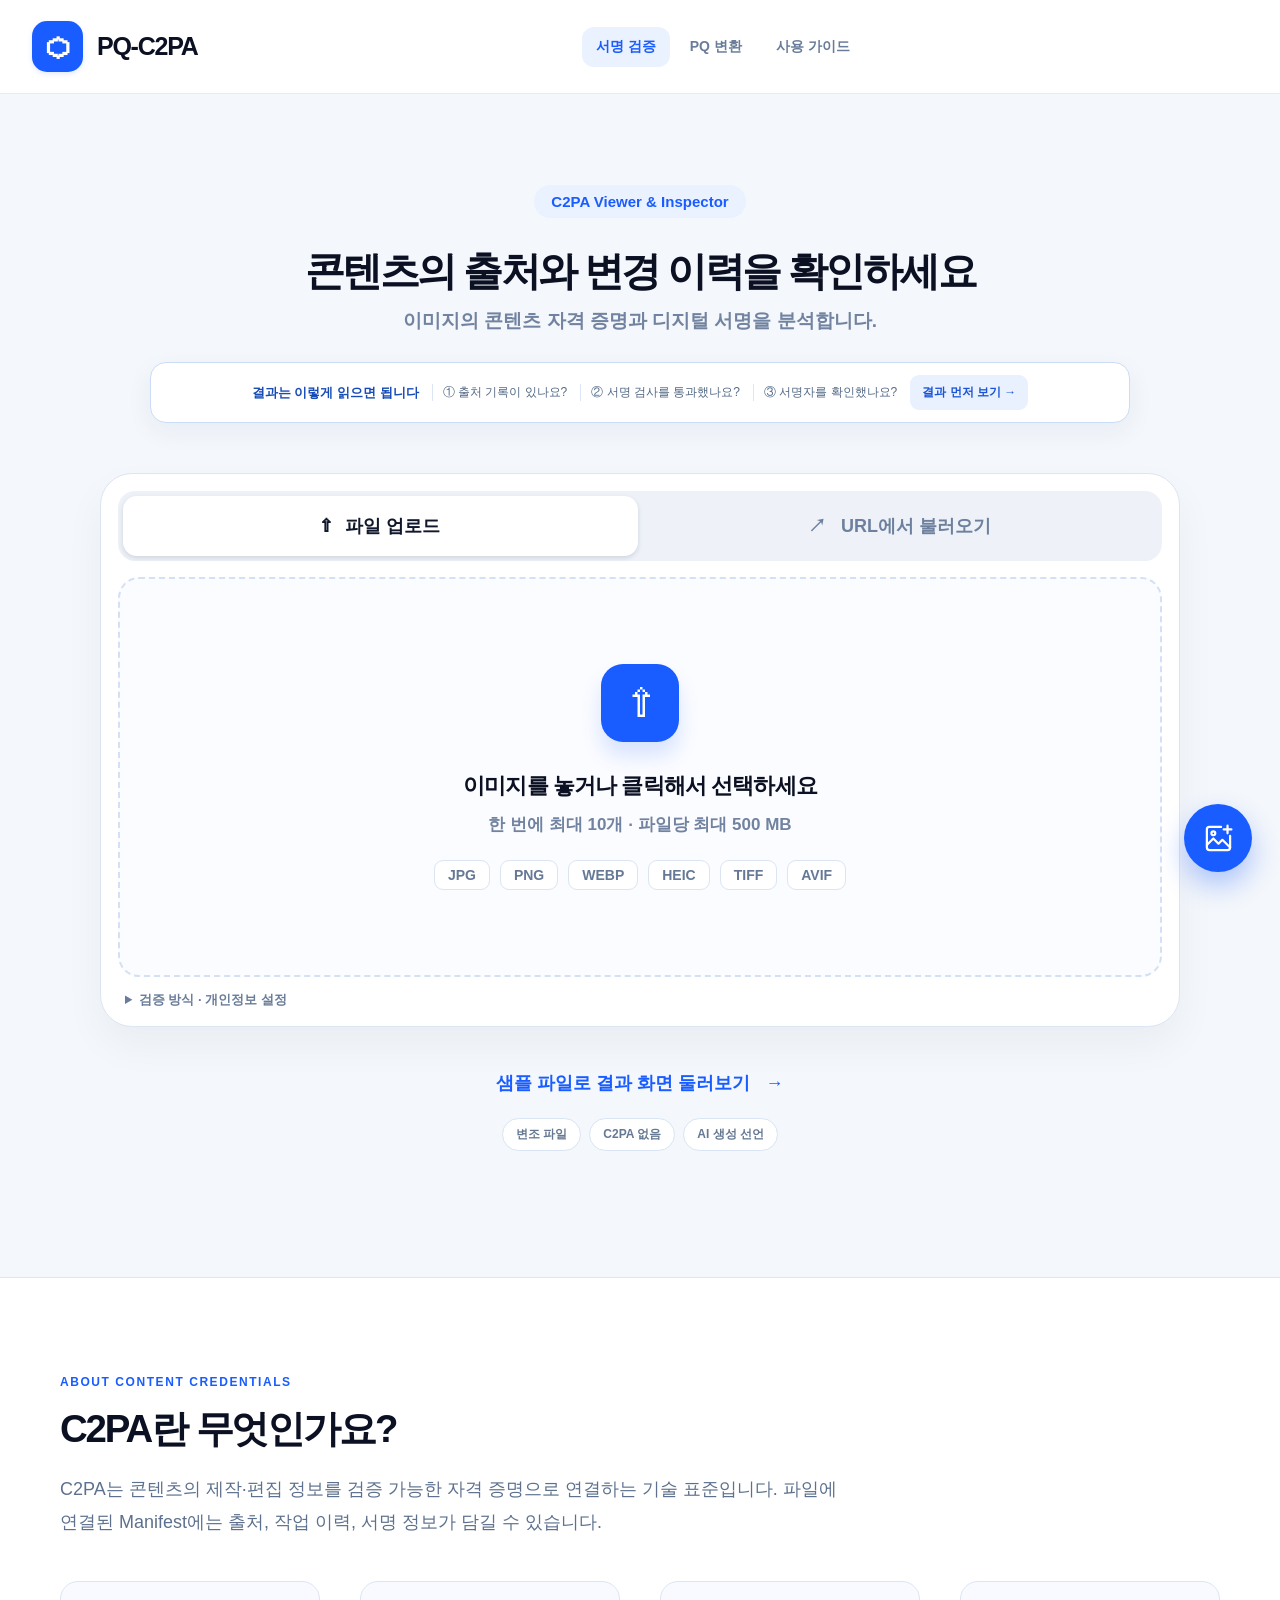
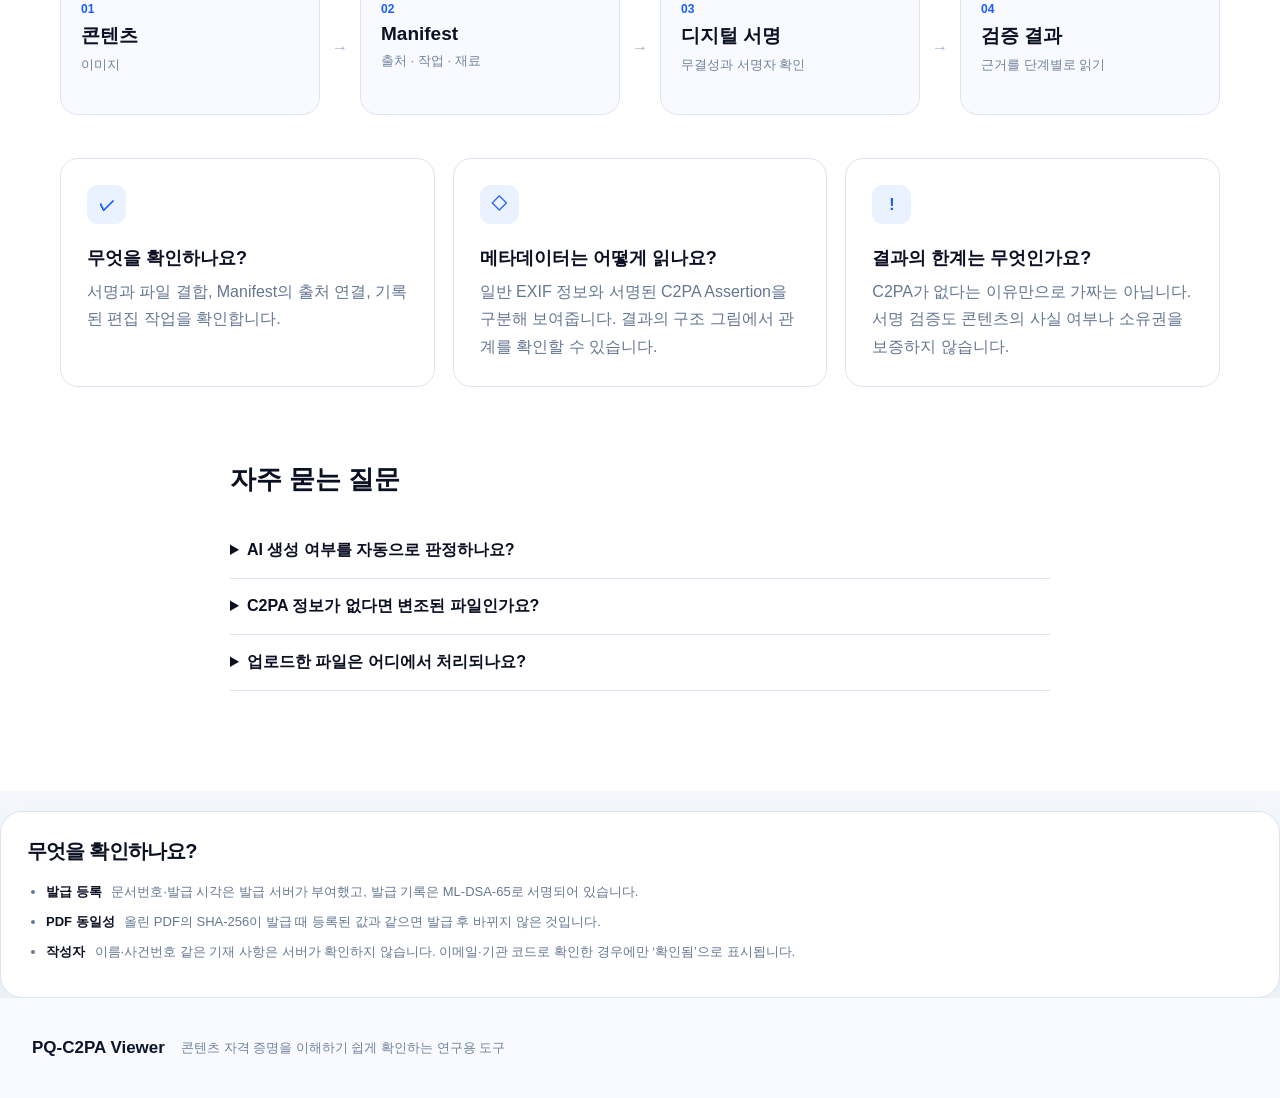
==== commit e556eadf: "feat: update viewer UI and PDF report layout" ====
--- a/frontend/viewer/index.html
+++ b/frontend/viewer/index.html
@@ -1,14 +1,14 @@
 <!doctype html>
-<html lang="ko"><head><meta charset="utf-8"><meta name="viewport" content="width=device-width,initial-scale=1"><meta name="description" content="PQ-C2PA Viewer에서 콘텐츠 자격 증명, 서명, 출처 이력과 메타데이터를 확인하세요."><title>PQ-C2PA Viewer · 콘텐츠 출처 확인</title><link rel="icon" href="/favicon.svg" type="image/svg+xml"><link rel="stylesheet" href="viewer.css?v=20261104-clear-results"><script src="device-directory.js?v=20261014" defer></script><script src="viewer.js?v=20261104-clear-results" defer></script></head>
+<html lang="ko"><head><meta charset="utf-8"><meta name="viewport" content="width=device-width,initial-scale=1"><meta name="description" content="PQ-C2PA Viewer에서 이미지의 콘텐츠 자격 증명, 서명, 출처 이력과 메타데이터를 확인하세요."><title>PQ-C2PA Viewer · 콘텐츠 출처 확인</title><link rel="icon" href="/favicon.svg" type="image/svg+xml"><link rel="stylesheet" href="viewer.css?v=20261107-applicant"><script src="viewer.js?v=20261107-applicant" defer></script></head>
 <body>
-<header class="topbar"><a class="logo" href="/viewer/#verify" aria-label="PQ-C2PA Viewer 처음으로"><span class="logo-mark" aria-hidden="true">⬡</span><span>PQ-C2PA</span></a><nav class="header-nav" aria-label="페이지 이동"><a href="#verify" data-page="verify" aria-current="page">서명 검증</a><a href="#convert" data-page="convert">PQ 변환</a><a href="#devices" data-page="devices">지원 기기·서비스</a><a href="#check" data-page="check">보고서 확인</a><a href="#guide" data-page="guide">사용 가이드</a><a href="#about-c2pa" data-page="about">C2PA 알아보기</a></nav><span id="header-privacy" class="header-privacy"><span aria-hidden="true">♧</span> 브라우저 검증 모드를 선택할 수 있습니다</span></header>
+<header class="topbar"><a class="logo" href="/viewer/#verify" aria-label="PQ-C2PA Viewer 처음으로"><span class="logo-mark" aria-hidden="true">⬡</span><span>PQ-C2PA</span></a><nav class="header-nav" aria-label="페이지 이동"><a href="#verify" data-page="verify" aria-current="page">서명 검증</a><a href="#convert" data-page="convert">PQ 변환</a><a href="#guide" data-page="guide">사용 가이드</a></nav></header>
 <main>
-<section class="intro" aria-labelledby="hero-title"><span class="hero-badge">C2PA Viewer &amp; Inspector</span><h1 id="hero-title">콘텐츠의 출처와 변경 이력을 확인하세요</h1><p>이미지, 영상, 음성, PDF의 콘텐츠 자격 증명과 디지털 서명을 분석합니다.</p><div class="hero-guide" aria-label="검증 결과에서 볼 수 있는 것"><strong>결과는 이렇게 읽으면 됩니다</strong><span>① 출처 기록이 있나요?</span><span>② 서명 검사를 통과했나요?</span><span>③ 서명자를 확인했나요?</span><button data-sample="signed" type="button">결과 먼저 보기 →</button></div></section>
+<section class="intro" aria-labelledby="hero-title"><span class="hero-badge">C2PA Viewer &amp; Inspector</span><h1 id="hero-title">콘텐츠의 출처와 변경 이력을 확인하세요</h1><p>이미지의 콘텐츠 자격 증명과 디지털 서명을 분석합니다.</p><div class="hero-guide" aria-label="검증 결과에서 볼 수 있는 것"><strong>결과는 이렇게 읽으면 됩니다</strong><span>① 출처 기록이 있나요?</span><span>② 서명 검사를 통과했나요?</span><span>③ 서명자를 확인했나요?</span><button data-sample="signed" type="button">결과 먼저 보기 →</button></div></section>
 <section class="intake" aria-label="검증할 콘텐츠 선택">
 <div class="tabs" role="tablist" aria-label="검증 방식"><button id="tab-file" class="active" role="tab" aria-selected="true" aria-controls="panel-file" type="button">⇧ &nbsp; 파일 업로드</button><button id="tab-url" role="tab" aria-selected="false" aria-controls="panel-url" type="button">↗ &nbsp; URL에서 불러오기</button></div>
-<div id="panel-file" class="tab-panel" role="tabpanel" aria-labelledby="tab-file"><div id="dropzone" class="dropzone" tabindex="0" role="button" aria-label="검증할 파일 선택"><input id="file-input" type="file" multiple accept=".jpg,.jpeg,.png,.webp,.tif,.tiff,.avif,.heic,.heif,.gif,.svg,.dng,.mp4,.mov,.avi,.mp3,.wav,.m4a,.pdf,.c2pa" hidden><span class="drop-icon" aria-hidden="true">⇧</span><h2>파일을 놓거나 클릭해서 선택하세요</h2><p id="intake-limit">한 번에 최대 10개 · 파일당 최대 500 MB</p><div class="format-tags" aria-label="지원하는 형식"><span>이미지</span><span>영상</span><span>음성</span><span>PDF</span></div></div></div>
-<div id="panel-url" class="tab-panel" role="tabpanel" aria-labelledby="tab-url" hidden><form id="url-form" class="url-panel"><span class="url-icon" aria-hidden="true">↗</span><label for="url-input">공개 파일 주소를 입력하세요</label><p>공개 HTTPS 파일을 서버에서 가져와 검증합니다.</p><div class="url-row"><input id="url-input" type="url" inputmode="url" placeholder="https://example.com/image.jpg" autocomplete="url" required><button type="submit">분석하기 →</button></div><small>내부망 주소는 차단하며, 접근 가능한 파일 URL만 지원합니다.</small></form></div>
-<details class="advanced-options"><summary>검증 방식 · 개인정보 설정</summary><div class="options"><label class="toggle"><input id="browser-mode" type="checkbox"><span><b>브라우저에서만 검증</b><small>공식 웹 SDK가 이 기기에서 검사합니다. 파일은 서버에 전송되지 않습니다.</small></span></label><label class="toggle"><input id="private-mode" type="checkbox"><span><b>기록 저장 안 함</b><small>서버 검증 후에도 보고서를 저장하지 않습니다.</small></span></label><label class="policy">신뢰 정책 <select id="trust-profile"><option value="standard">기본 SDK 목록</option><option value="lab">실험용 CA 포함</option></select></label></div><p id="trust-profile-note" class="policy-note"></p><p id="privacy-note" class="privacy-note">기본 모드에서는 로컬 서버가 파일을 분석합니다. 브라우저 검증을 켜면 파일이 서버로 전송되지 않습니다. URL 검증은 서버에서만 가능합니다.</p></details>
+<div id="panel-file" class="tab-panel" role="tabpanel" aria-labelledby="tab-file"><div id="dropzone" class="dropzone" tabindex="0" role="button" aria-label="검증할 파일 선택"><input id="file-input" type="file" multiple accept=".jpg,.jpeg,.png,.webp,.tif,.tiff,.avif,.heic,.heif,.gif,.svg,.dng,image/*" hidden><span class="drop-icon" aria-hidden="true">⇧</span><h2>이미지를 놓거나 클릭해서 선택하세요</h2><p id="intake-limit">한 번에 최대 10개 · 파일당 최대 500 MB</p><div class="format-tags" aria-label="지원하는 형식"><span>JPG</span><span>PNG</span><span>WEBP</span><span>HEIC</span><span>TIFF</span><span>AVIF</span></div></div></div>
+<div id="panel-url" class="tab-panel" role="tabpanel" aria-labelledby="tab-url" hidden><form id="url-form" class="url-panel"><span class="url-icon" aria-hidden="true">↗</span><label for="url-input">공개 이미지 주소를 입력하세요</label><p>공개 HTTPS 이미지를 서버에서 가져와 검증합니다.</p><div class="url-row"><input id="url-input" type="url" inputmode="url" placeholder="https://example.com/image.jpg" autocomplete="url" required><button type="submit">분석하기 →</button></div><small>내부망 주소는 차단하며, 접근 가능한 파일 URL만 지원합니다.</small></form></div>
+<section id="upload-preview" class="upload-preview" aria-labelledby="upload-preview-title" hidden><div class="upload-preview-head"><div><span class="section-label">PREVIEW · 분석 전 확인</span><h2 id="upload-preview-title">이 사진을 분석할까요?</h2><p>아직 서버로 전송하거나 기록을 저장하지 않았습니다. 분석할 사진만 남기고 시작하세요.</p></div><span id="upload-preview-count" class="upload-preview-count"></span></div><ul id="upload-preview-list" class="upload-preview-list"></ul><p id="upload-preview-note" class="upload-preview-note" hidden></p><div class="upload-preview-actions"><button id="upload-preview-cancel" type="button">취소</button><button id="upload-preview-add" type="button">사진 추가</button><button id="upload-preview-start" class="primary" type="button">분석 시작 →</button></div></section><details class="advanced-options"><summary>검증 방식 · 개인정보 설정</summary><div class="options"><label class="toggle"><input id="browser-mode" type="checkbox"><span><b>브라우저에서만 검증</b><small>공식 웹 SDK가 이 기기에서 검사합니다. 파일은 서버에 전송되지 않습니다.</small></span></label><label class="toggle"><input id="private-mode" type="checkbox"><span><b>기록 저장 안 함</b><small>서버 검증 후에도 보고서를 저장하지 않습니다.</small></span></label><label class="policy">신뢰 정책 <select id="trust-profile"><option value="lab" selected>프로젝트 CA 신뢰 (Trust Anchor)</option><option value="standard">기본 SDK 목록</option></select></label></div><p id="trust-profile-note" class="policy-note"></p><p id="privacy-note" class="privacy-note">기본 모드에서는 로컬 서버가 파일을 분석합니다. 브라우저 검증을 켜면 파일이 서버로 전송되지 않습니다. URL 검증은 서버에서만 가능합니다.</p></details>
 <div id="progress" class="progress" role="status" aria-live="polite" hidden></div><details id="activity-log" class="activity-log" hidden><summary>검증 진행 기록</summary><ol id="activity-items"></ol></details><div id="error" class="error" role="alert" hidden></div>
 </section>
 <div class="sample-line"><button data-sample="signed" class="sample-primary" type="button">샘플 파일로 결과 화면 둘러보기 <span aria-hidden="true">→</span></button><div class="sample-more" aria-label="다른 샘플"><button data-sample="tampered">변조 파일</button><button data-sample="unsigned">C2PA 없음</button><button data-sample="ai">AI 생성 선언</button></div></div>
@@ -21,25 +21,15 @@
 <section id="convert-page" class="resource-page conversion-page" aria-labelledby="convert-title">
   <div class="resource-inner conversion-inner"><span class="section-label">PQ-C2PA / CONVERSION</span><h1 id="convert-title">기존 서명을 PQ 증거와 연결하기</h1><p class="resource-lead">이미 검증 가능한 C2PA 서명이 들어 있는 JPEG·PNG를 선택하면, 기존 출처 M0를 재료로 연결하고 ML-DSA-65로 서명한 P1 증거를 새 M1에 담습니다.</p>
     <div class="conversion-flow" aria-label="PQ 변환 과정"><div><span>01</span><strong>기존 이미지 M0</strong><small>서명과 출처 먼저 검증</small></div><b aria-hidden="true">→</b><div><span>02</span><strong>P1 양자내성 증거</strong><small>SHA3-256 · ML-DSA-65</small></div><b aria-hidden="true">→</b><div><span>03</span><strong>새 이미지 M1</strong><small>공식 C2PA SDK가 생성·검증</small></div></div>
-    <div class="conversion-layout"><form id="conversion-form" class="conversion-card"><div class="conversion-card-head"><span class="conversion-icon" aria-hidden="true">↗</span><div><h2>변환할 이미지 선택</h2><p>기존 C2PA 서명이 신뢰되는 JPEG 또는 PNG · 최대 20 MB</p></div></div><input id="conversion-file" type="file" accept=".jpg,.jpeg,.png,image/jpeg,image/png" hidden><button id="conversion-drop" class="conversion-drop" type="button"><strong>이미지를 놓거나 클릭해 선택하세요</strong><span id="conversion-filename">선택한 파일이 없습니다</span></button><button id="conversion-submit" class="conversion-submit" type="submit" disabled>PQ 변환 시작 →</button><p class="conversion-note">현재 변환은 로컬 실험용 신뢰 정책을 사용합니다. 결과 M1은 Classic ES256으로 서명되고, P1 증거에 ML-DSA-65가 적용됩니다.</p></form>
-      <aside class="conversion-help"><h2>변환 전에 확인하세요</h2><ul><li>처음부터 C2PA 기록이 없는 사진에는 M0가 없어 변환할 수 없습니다.</li><li>기존 서명이 손상되었거나 이 실험용 신뢰 목록에서 확인되지 않으면 변환이 중단됩니다.</li><li>완성된 이미지는 최종 검증을 통과한 경우에만 내려받을 수 있습니다.</li></ul><a href="#verify" data-page="verify">먼저 기존 서명 검증하기 →</a></aside></div>
+    <div class="conversion-layout"><form id="conversion-form" class="conversion-card"><div class="conversion-card-head"><span class="conversion-icon" aria-hidden="true">↗</span><div><h2>변환할 이미지 선택</h2><p>기존 C2PA 서명이 신뢰되는 JPEG 또는 PNG · 최대 20 MB</p></div></div><input id="conversion-file" type="file" accept=".jpg,.jpeg,.png,image/jpeg,image/png" hidden><button id="conversion-drop" class="conversion-drop" type="button"><strong>이미지를 놓거나 클릭해 선택하세요</strong><span id="conversion-filename">선택한 파일이 없습니다</span></button><button id="conversion-submit" class="conversion-submit" type="submit" disabled>PQ 변환 시작 →</button><p class="conversion-note">현재 변환은 프로젝트 자체 CA를 Trust Anchor로 등록한 신뢰 정책을 사용합니다. 결과 M1은 Classic ES256으로 서명되고, P1 증거에 ML-DSA-65가 적용됩니다.</p></form>
+      <aside class="conversion-help"><h2>변환 전에 확인하세요</h2><ul><li>처음부터 C2PA 기록이 없는 사진에는 M0가 없어 변환할 수 없습니다.</li><li>기존 서명이 손상되었거나 프로젝트 CA(Trust Anchor) 기준으로 확인되지 않으면 변환이 중단됩니다.</li><li>완성된 이미지는 최종 검증을 통과한 경우에만 내려받을 수 있습니다.</li></ul><a href="#verify" data-page="verify">먼저 기존 서명 검증하기 →</a></aside></div>
     <div id="conversion-progress" class="conversion-progress" role="status" aria-live="polite" hidden></div><div id="conversion-error" class="conversion-error" role="alert" hidden></div><section id="conversion-result" class="conversion-result" aria-label="PQ 변환 결과" hidden></section>
   </div>
 </section>
-<section id="about-c2pa" class="about-c2pa"><div class="about-inner"><span class="section-label">ABOUT CONTENT CREDENTIALS</span><h2>C2PA란 무엇인가요?</h2><p class="about-lead">C2PA는 콘텐츠의 제작·편집 정보를 검증 가능한 자격 증명으로 연결하는 기술 표준입니다. 파일에 연결된 Manifest에는 출처, 작업 이력, 서명 정보가 담길 수 있습니다.</p><div class="about-flow" aria-label="콘텐츠 자격 증명이 검증되는 과정"><div><span>01</span><strong>콘텐츠</strong><small>이미지 · 영상 · 음성 · PDF</small></div><b aria-hidden="true">→</b><div><span>02</span><strong>Manifest</strong><small>출처 · 작업 · 재료</small></div><b aria-hidden="true">→</b><div><span>03</span><strong>디지털 서명</strong><small>무결성과 서명자 확인</small></div><b aria-hidden="true">→</b><div><span>04</span><strong>검증 결과</strong><small>근거를 단계별로 읽기</small></div></div><div class="about-cards"><article><span>✓</span><h3>무엇을 확인하나요?</h3><p>서명과 파일 결합, Manifest의 출처 연결, 기록된 편집 작업을 확인합니다.</p></article><article><span>◇</span><h3>메타데이터는 어떻게 읽나요?</h3><p>일반 EXIF 정보와 서명된 C2PA Assertion을 구분해 보여줍니다. 결과의 구조 그림에서 관계를 확인할 수 있습니다.</p></article><article><span>!</span><h3>결과의 한계는 무엇인가요?</h3><p>C2PA가 없다는 이유만으로 가짜는 아닙니다. 서명 검증도 콘텐츠의 사실 여부나 소유권을 보증하지 않습니다.</p></article></div><div class="about-faq"><h3>자주 묻는 질문</h3><details><summary>AI 생성 여부를 자동으로 판정하나요?</summary><p>Manifest에 기록된 AI 생성 선언을 보여줍니다. 독립적인 AI 탐지 결과와 구분해서 읽어야 합니다.</p></details><details><summary>C2PA 정보가 없다면 변조된 파일인가요?</summary><p>아닙니다. 애초에 자격 증명이 없거나 유통 과정에서 제거되었을 수 있습니다.</p></details><details><summary>업로드한 파일은 어디에서 처리되나요?</summary><p>기본 검증은 이 사이트의 로컬 서버에서 처리합니다. 브라우저 검증 모드를 켜면 파일은 서버로 전송되지 않습니다. URL 검증은 서버에서만 수행됩니다.</p></details></div><p class="source-note">참고: <a href="https://c2paviewer.com/" target="_blank" rel="noopener noreferrer">C2PA Viewer</a> · <a href="https://spec.c2pa.org/specifications/specifications/2.4/specs/ContentCredentials.html" target="_blank" rel="noopener noreferrer">C2PA 기술 규격</a></p></div></section>
+<section id="about-c2pa" class="about-c2pa"><div class="about-inner"><span class="section-label">ABOUT CONTENT CREDENTIALS</span><h2>C2PA란 무엇인가요?</h2><p class="about-lead">C2PA는 콘텐츠의 제작·편집 정보를 검증 가능한 자격 증명으로 연결하는 기술 표준입니다. 파일에 연결된 Manifest에는 출처, 작업 이력, 서명 정보가 담길 수 있습니다.</p><div class="about-flow" aria-label="콘텐츠 자격 증명이 검증되는 과정"><div><span>01</span><strong>콘텐츠</strong><small>이미지</small></div><b aria-hidden="true">→</b><div><span>02</span><strong>Manifest</strong><small>출처 · 작업 · 재료</small></div><b aria-hidden="true">→</b><div><span>03</span><strong>디지털 서명</strong><small>무결성과 서명자 확인</small></div><b aria-hidden="true">→</b><div><span>04</span><strong>검증 결과</strong><small>근거를 단계별로 읽기</small></div></div><div class="about-cards"><article><span>✓</span><h3>무엇을 확인하나요?</h3><p>서명과 파일 결합, Manifest의 출처 연결, 기록된 편집 작업을 확인합니다.</p></article><article><span>◇</span><h3>메타데이터는 어떻게 읽나요?</h3><p>일반 EXIF 정보와 서명된 C2PA Assertion을 구분해 보여줍니다. 결과의 구조 그림에서 관계를 확인할 수 있습니다.</p></article><article><span>!</span><h3>결과의 한계는 무엇인가요?</h3><p>C2PA가 없다는 이유만으로 가짜는 아닙니다. 서명 검증도 콘텐츠의 사실 여부나 소유권을 보증하지 않습니다.</p></article></div><div class="about-faq"><h3>자주 묻는 질문</h3><details><summary>AI 생성 여부를 자동으로 판정하나요?</summary><p>Manifest에 기록된 AI 생성 선언을 보여줍니다. 독립적인 AI 탐지 결과와 구분해서 읽어야 합니다.</p></details><details><summary>C2PA 정보가 없다면 변조된 파일인가요?</summary><p>아닙니다. 애초에 자격 증명이 없거나 유통 과정에서 제거되었을 수 있습니다.</p></details><details><summary>업로드한 파일은 어디에서 처리되나요?</summary><p>기본 검증은 이 사이트의 로컬 서버에서 처리합니다. 브라우저 검증 모드를 켜면 파일은 서버로 전송되지 않습니다. URL 검증은 서버에서만 수행됩니다.</p></details></div></div></section>
 
-<section id="check-page" class="resource-page check-page" aria-labelledby="check-title"><div class="resource-inner check-inner"><span class="section-label">PQ-C2PA / REPORT CHECK</span><h1 id="check-title">발급 보고서 진위 확인</h1><p class="resource-lead">이 사이트에서 발급한 PDF 보고서가 발급 당시 그대로인지 확인합니다. 문서번호와 확인번호를 입력하거나 PDF를 올리세요. 일반 PDF는 이 브라우저에서 SHA-256만 계산해 조회하므로 파일이 서버로 전송되지 않습니다.</p>
-<div class="check-layout"><form id="check-form" class="check-card"><h2>문서번호로 확인</h2><label>문서번호<input id="check-no" type="text" maxlength="24" autocomplete="off" placeholder="PQC-SUB-20261102-0001" required></label><label>확인번호<input id="check-code" type="text" maxlength="12" autocomplete="off" placeholder="XXXX-XXXX" required></label><button type="submit">확인하기</button></form>
-<div class="check-card"><h2>PDF 파일로 확인</h2><input id="check-file" type="file" accept="application/pdf,.pdf" hidden><button id="check-drop" class="check-drop" type="button"><strong>발급받은 PDF를 놓거나 클릭해 선택하세요</strong><span>파일은 보내지 않고 SHA-256만 조회합니다</span></button><label class="check-signed"><input id="check-signed" type="checkbox"> 발급 후 기관 인증서로 전자서명한 PDF입니다 <small>Acrobat·GPKI 등으로 서명한 파일 · 서명 확인을 위해 파일을 서버로 보내며 저장하지 않습니다</small></label></div></div>
-<p id="check-progress" class="check-progress" role="status" hidden></p><p id="check-error" class="check-error" role="alert" hidden></p><section id="check-result" class="check-result" aria-live="polite" hidden></section>
-<aside class="check-help"><h2>무엇을 확인하나요?</h2><ul><li><strong>발급 등록</strong> 문서번호·발급 시각은 발급 서버가 부여했고, 발급 기록은 ML-DSA-65로 서명되어 있습니다.</li><li><strong>PDF 동일성</strong> 올린 PDF의 SHA-256이 발급 때 등록된 값과 같으면 발급 후 바뀌지 않은 것입니다.</li><li><strong>작성자</strong> 이름·사건번호 같은 기재 사항은 서버가 확인하지 않습니다. 이메일·기관 코드로 확인한 경우에만 ‘확인됨’으로 표시됩니다.</li></ul></aside></div></section><section id="devices-page" class="resource-page" aria-labelledby="devices-title">
-  <div class="resource-inner"><span class="section-label">CONTENT CREDENTIALS DIRECTORY</span><h1 id="devices-title">지원 기기 및 서비스</h1><p class="resource-lead">C2PA 출처 정보를 생성하거나 표시하는 기기와 서비스를 찾아보세요. 실제 기능은 제품 버전, 촬영·편집 모드와 내보내기 설정에 따라 달라집니다.</p>
-  <div class="resource-notice"><strong>참고 목록</strong><span><a href="https://c2paviewer.com/supported-devices" target="_blank" rel="noopener noreferrer">C2PA Viewer의 2026년 9월 18일 공개 목록</a>을 바탕으로 정리했습니다. 목록 수록이 모든 파일의 검증 성공을 보장하지 않습니다. 제조사 안내를 함께 확인하세요.</span></div>
-  <div class="directory-toolbar"><label class="directory-search"><span class="sr-only">기기 또는 서비스 검색</span><input id="directory-search" type="search" placeholder="기기, 브랜드, 서비스 검색" autocomplete="off"></label><div class="directory-filters" role="group" aria-label="기기·서비스 분류"><button type="button" data-dir-filter="all" aria-pressed="true" class="active">전체</button><button type="button" data-dir-filter="camera" aria-pressed="false">카메라·휴대폰</button><button type="button" data-dir-filter="software" aria-pressed="false">앱·플랫폼</button><button type="button" data-dir-filter="watermark" aria-pressed="false">워터마크 참고</button></div></div>
-  <p id="directory-count" class="directory-count" aria-live="polite"></p><div id="directory-grid" class="directory-grid"></div><p id="directory-empty" class="directory-empty" hidden>검색 결과가 없습니다. 다른 이름이나 분류를 선택해 주세요.</p>
-  <div class="resource-bottom"><h2>목록을 어떻게 읽나요?</h2><p>C2PA는 서명된 출처 메타데이터이고, SynthID는 별도의 워터마크 기술입니다. 이 Viewer는 C2PA Manifest를 검증하며 SynthID를 검사하지 않습니다. 제품이 목록에 있어도 파일에 Manifest가 없을 수 있습니다.</p><a href="#guide" data-page="guide">검증 결과 읽는 법 →</a></div></div>
-</section>
-<section id="guide-page" class="resource-page" aria-labelledby="guide-title">
+
+<aside class="check-help"><h2>무엇을 확인하나요?</h2><ul><li><strong>발급 등록</strong> 문서번호·발급 시각은 발급 서버가 부여했고, 발급 기록은 ML-DSA-65로 서명되어 있습니다.</li><li><strong>PDF 동일성</strong> 올린 PDF의 SHA-256이 발급 때 등록된 값과 같으면 발급 후 바뀌지 않은 것입니다.</li><li><strong>작성자</strong> 이름·사건번호 같은 기재 사항은 서버가 확인하지 않습니다. 이메일·기관 코드로 확인한 경우에만 ‘확인됨’으로 표시됩니다.</li></ul></aside></div></section><section id="guide-page" class="resource-page" aria-labelledby="guide-title">
   <div class="resource-inner"><span class="section-label">PQ-C2PA / USER GUIDE</span><h1 id="guide-title">검증 결과 읽는 법</h1><p class="resource-lead">파일을 확인하고, 상태와 근거를 읽고, 필요한 보고서를 저장하는 순서로 사용하세요.</p>
   <div class="guide-steps"><article><span>01</span><h2>파일 또는 URL 선택</h2><p>파일을 올리거나 공개 HTTPS 파일 주소를 입력합니다. 민감한 파일은 개인정보 설정에서 브라우저 검증을 켤 수 있습니다.</p></article><article><span>02</span><h2>상태와 오류 확인</h2><p>신뢰 확인·유효·검증 실패·C2PA 없음은 서로 다른 의미입니다. 검증 항목 탭에서 실패 코드를 우선 확인하세요.</p></article><article><span>03</span><h2>출처와 구조 살펴보기</h2><p>출처 이력, Manifest, 구조 그림과 일반 메타데이터를 구분해 읽습니다. AI 생성 여부는 기록된 선언으로 표시합니다.</p></article><article><span>04</span><h2>결과 저장</h2><p>PDF·JSON·HTML 보고서를 받을 수 있습니다. 여러 파일을 분석했다면 아래 비교 기능으로 차이를 확인하세요.</p></article></div>
   <div class="guide-two"><section><h2>상태별 해석</h2><div class="guide-status"><strong>신뢰 확인</strong><p>서명과 파일 결합이 유효하고 선택한 신뢰 목록에서 서명자를 확인했습니다.</p></div><div class="guide-status"><strong>유효 · 신뢰 미확인</strong><p>서명은 유효하지만 선택한 목록에서 서명자의 신뢰는 확인되지 않았습니다.</p></div><div class="guide-status"><strong>검증 실패</strong><p>변조, 서명 또는 기타 검증 오류의 세부 코드를 확인해야 합니다.</p></div><div class="guide-status"><strong>C2PA 없음</strong><p>Manifest가 없다는 뜻입니다. 이것만으로 가짜라고 판단할 수 없습니다.</p></div></section><section><h2>연구·사용 가이드라인</h2><ul><li>동일한 원본 파일의 형식, 크기와 해시를 함께 기록하세요.</li><li>Manifest 존재, 파일 무결성, 서명자 신뢰를 분리해서 읽으세요.</li><li>EXIF 같은 일반 메타데이터를 서명된 Assertion과 혼동하지 마세요.</li><li>AI 선언은 독립적인 AI 탐지 결과가 아닙니다.</li><li>서명 검증은 사진 속 장면의 사실 여부나 소유권을 단독으로 증명하지 않습니다.</li></ul><div class="guide-callout">브라우저 검증: 파일당 최대 100 MB · 서버 검증: 파일당 최대 500 MB. URL 검증과 AI 이미지 생성은 서버 연결이 필요합니다.</div></section></div>
@@ -48,11 +38,9 @@
 </main>
 <button id="ai-fab" class="ai-fab" type="button" aria-label="AI 이미지 만들기" aria-haspopup="dialog" aria-controls="ai-dialog"><svg class="ai-image-icon" viewBox="0 0 24 24" fill="none" stroke="currentColor" stroke-width="1.7" stroke-linecap="round" stroke-linejoin="round" aria-hidden="true"><path d="M14 3H5a2 2 0 0 0-2 2v14a2 2 0 0 0 2 2h14a2 2 0 0 0 2-2v-9"/><circle cx="8" cy="8" r="1.5"/><path d="m3 17 5-5 4 4 3-3 6 6M19 2v6M16 5h6"/></svg><span class="ai-fab-label">AI 이미지 만들기</span></button>
 <dialog id="report-dialog" class="report-dialog" aria-labelledby="report-dialog-title"><div class="report-dialog-head"><div><span class="section-label">VERIFICATION REPORT</span><h2 id="report-dialog-title">어떤 보고서가 필요한가요?</h2><p id="report-dialog-file"></p></div><button id="report-close" type="button" aria-label="닫기">×</button></div><fieldset class="report-choices"><legend class="sr-only">PDF 보고서 종류</legend><label class="report-choice"><input type="radio" name="report-type" value="summary" checked><span><strong>일반인용</strong><small>결과를 쉽게 전달할 때 · 1쪽 요약서(확인 결과, 확인 항목 5개, 유의사항)</small></span></label><label class="report-choice"><input type="radio" name="report-type" value="submission"><span><strong>경찰서 제출용</strong><small>신고·수사기관 제출 자료 · 국과수 디지털 감정서 서식(검증물·검증사항·방법·고찰·결과·비고), 서명란, 붙임, 검증 기록 JSON 첨부</small></span></label><label class="report-choice" id="report-choice-pq"><input type="radio" name="report-type" value="pq"><span><strong>PQ 변환본</strong><small id="report-pq-note">PQ 변환 후 · 변환 확인서(M0→P1→M1 연결 검증, 양자내성 평가)에 일반인용·경찰서 제출용·상세분석을 모두 묶은 종합본</small></span></label><label class="report-choice"><input type="radio" name="report-type" value="technical"><span><strong>상세분석</strong><small>기술 검토 · 시험성적서(KS Q ISO/IEC 17025) 형식의 결과표와 의견, 별첨(상태 코드 전체, PQC 평가, 참고 기준)</small></span></label></fieldset>
-<details id="report-meta" class="report-meta"><summary>보고서 작성 정보 <span>(선택)</span></summary>
-<section class="report-section"><h3>의뢰 정보 <small>보고서에 ‘*’ 표시로 기재되며 시스템이 확인하지 않습니다</small></h3><div class="report-meta-grid"><label>의뢰기관<input id="report-requester" type="text" maxlength="80" autocomplete="organization" placeholder="예: OO경찰서 사이버수사팀"></label><label>사건·참조번호<input id="report-case" type="text" maxlength="80" autocomplete="off" placeholder="예: 2026-0142"></label><label>의뢰 공문 번호<input id="report-request-doc" type="text" maxlength="80" autocomplete="off" placeholder="예: 사이버수사팀-1234"></label><label>의뢰일<input id="report-request-date" type="date"></label><label class="report-meta-wide">의뢰 요청사항<textarea id="report-purpose" rows="2" maxlength="400" placeholder="예: 유포 이미지의 C2PA 출처 기록과 서명 이후 변경 여부 확인"></textarea></label></div></section>
-<section class="report-section"><h3>작성자 정보</h3><div class="report-meta-grid"><label>작성자<input id="report-author" type="text" maxlength="60" autocomplete="name" placeholder="이름"></label><label>소속<input id="report-organization" type="text" maxlength="80" autocomplete="organization" placeholder="예: OO대학교 캡스톤팀"></label><label>확인·검토자<input id="report-reviewer" type="text" maxlength="60" autocomplete="off" placeholder="작성자와 다른 사람"></label></div></section>
-<details id="report-identity" class="report-section report-identity"><summary>작성자 확인 <span>(선택 · 로그인 대신 기관 이메일 또는 기관 코드)</span></summary><p class="report-meta-note">확인하면 PDF의 발급 확인란과 서버 발급 기록에 ‘확인됨’으로 남습니다. 확인하지 않으면 ‘자필 서명으로 확인’으로 표시됩니다.</p><div class="identity-row"><label>기관 이메일<input id="report-email" type="email" maxlength="254" autocomplete="email" placeholder="name@police.go.kr"></label><button id="report-email-send" type="button">코드 받기</button></div><div id="report-email-code-row" class="identity-row" hidden><label>확인 코드 6자리<input id="report-email-code" type="text" inputmode="numeric" maxlength="6" autocomplete="one-time-code"></label><button id="report-email-verify" type="button">확인</button></div><p id="report-email-status" class="identity-status" role="status"></p><div class="identity-row"><label>기관 코드<input id="report-org-code" type="text" maxlength="40" autocomplete="off" placeholder="ORG-XXXX-XXXX-XXXX"></label><button id="report-org-check" type="button">확인</button></div><p id="report-org-status" class="identity-status" role="status"></p></details>
-
-<p class="report-meta-note">입력값은 PDF에만 들어갑니다. 의뢰기관·작성자·소속·확인자는 이 브라우저에만 저장됩니다.</p></details><section class="report-section report-options"><h3>발급 옵션</h3><label class="report-meta-check"><input id="report-register" type="checkbox" checked> 발급 서버에 등록(진위 확인용) <small>서버 시각·문서번호를 받고 QR이 붙습니다. 이름·사건번호 원문은 서버에 저장하지 않습니다</small></label><label class="report-meta-check"><input id="report-preview" type="checkbox" checked> 보고서에 이미지 미리보기 포함 <small>민감한 이미지는 해제하세요</small></label></section><p class="report-dialog-note">보고서는 검증 시점의 기록을 정리합니다. 사진 내용의 진위나 법적 소유권을 판정하지 않습니다.</p><button id="report-generate" class="report-generate" type="button">선택한 PDF 다운로드 ↓</button><p id="report-error" class="report-error" role="alert" hidden></p><details class="report-extras"><summary>원본 데이터·링크 내보내기</summary><div class="report-extra-actions"><button id="download-json" type="button">JSON</button><button id="download-html" type="button">HTML</button><button id="copy-live" type="button" hidden>검증 링크 복사</button><button id="copy-report" type="button" hidden>보고서 링크 복사</button><button id="delete-report" type="button" hidden>서버 기록 삭제</button></div></details></dialog>
+<details id="report-meta" class="report-meta"><summary>신청인 정보 <span>(선택)</span></summary>
+<section class="report-section"><h3>신청인 정보 <small>보고서에 ‘*’ 표시로 기재되며 시스템이 확인하지 않습니다</small></h3><div class="report-meta-grid"><label>신청인 이름<input id="report-applicant" type="text" maxlength="60" autocomplete="name" placeholder="이름"></label><label>제출처<input id="report-submit-to" type="text" maxlength="80" autocomplete="off" placeholder="예: OO경찰서 (선택)"></label><label class="report-meta-wide">확인 요청 사항<textarea id="report-purpose" rows="2" maxlength="400" placeholder="예: 유포된 이미지의 C2PA 출처 기록과 서명 이후 변경 여부 확인"></textarea></label></div><p class="report-meta-note">사건번호·접수일·접수자 같은 수사기관 기재 사항은 입력하지 않습니다. 경찰서 제출용 PDF에는 접수 기관이 직접 쓰도록 빈칸으로 남깁니다.</p></section>
+<section id="report-identity" class="report-section report-identity"><h3>신청인 본인 확인 <small>(선택 · 휴대폰 번호 인증)</small></h3><p class="report-meta-note">인증하면 ‘이 휴대폰 번호의 본인이 이 보고서를 발급했다’는 사실이 서명된 서버 발급 기록과 PDF 발급 확인란에 남습니다. 번호는 가려서(010-****-1234) 표시하고, 서버에는 원번호 대신 키 해시만 저장합니다.</p><div class="identity-row"><label>휴대폰 번호<input id="report-phone" type="tel" inputmode="tel" maxlength="20" autocomplete="tel" placeholder="010-1234-5678"></label><button id="report-phone-send" type="button">인증번호 받기</button></div><div id="report-phone-code-row" class="identity-row" hidden><label>인증번호 6자리<input id="report-phone-code" type="text" inputmode="numeric" maxlength="6" autocomplete="one-time-code"></label><button id="report-phone-verify" type="button">확인</button></div><p id="report-phone-status" class="identity-status" role="status"></p></section>
+<p class="report-meta-note">입력값은 PDF에만 들어갑니다. 신청인 이름은 이 브라우저에만 저장됩니다.</p></details><section class="report-section report-options"><h3>발급 옵션</h3><label class="report-meta-check"><input id="report-register" type="checkbox" checked> 발급 서버에 등록 <small>서버 시각·문서번호를 받고 발급 기록이 ML-DSA-65로 서명됩니다. 이름·사건번호 원문은 서버에 저장하지 않습니다</small></label><label class="report-meta-check"><input id="report-preview" type="checkbox" checked> 보고서에 이미지 미리보기 포함 <small>민감한 이미지는 해제하세요</small></label></section><p class="report-dialog-note">보고서는 검증 시점의 기록을 정리합니다. 사진 내용의 진위나 법적 소유권을 판정하지 않습니다.</p><button id="report-generate" class="report-generate" type="button">선택한 PDF 다운로드 ↓</button><p id="report-error" class="report-error" role="alert" hidden></p><details class="report-extras"><summary>원본 데이터·링크 내보내기</summary><div class="report-extra-actions"><button id="download-json" type="button">JSON</button><button id="download-html" type="button">HTML</button><button id="copy-live" type="button" hidden>검증 링크 복사</button><button id="copy-report" type="button" hidden>보고서 링크 복사</button><button id="delete-report" type="button" hidden>서버 기록 삭제</button></div></details></dialog>
 <dialog id="ai-dialog" class="ai-dialog" aria-labelledby="ai-dialog-title"><div class="ai-dialog-head"><div><span class="section-label">CREATE & VERIFY</span><h2 id="ai-dialog-title">AI 이미지 만들기</h2></div><button id="ai-close" class="ai-close" type="button" aria-label="닫기">×</button></div><p>설명을 입력해 이미지를 생성하고, 결과를 내려받거나 바로 C2PA를 검증하세요.</p><p id="ai-api-status" class="ai-api-status" role="status" aria-live="polite">생성 API 연결 상태 확인 중…</p><form id="ai-form"><label for="ai-prompt">이미지 설명</label><textarea id="ai-prompt" minlength="8" maxlength="1200" rows="4" placeholder="예: 아침 햇살이 비치는 서울 골목, 따뜻한 사진 스타일" required></textarea><div class="ai-form-row"><label>스타일<select id="ai-style"><option value="photo">사진</option><option value="illustration">일러스트</option><option value="cinematic">시네마틱</option></select></label><label>비율<select id="ai-ratio"><option value="1:1">정사각형 1:1</option><option value="4:3">가로 4:3</option><option value="3:4">세로 3:4</option></select></label></div><button id="ai-generate" class="ai-generate" type="submit"><svg class="ai-image-icon" viewBox="0 0 24 24" fill="none" stroke="currentColor" stroke-width="1.7" stroke-linecap="round" stroke-linejoin="round" aria-hidden="true"><path d="M14 3H5a2 2 0 0 0-2 2v14a2 2 0 0 0 2 2h14a2 2 0 0 0 2-2v-9"/><circle cx="8" cy="8" r="1.5"/><path d="m3 17 5-5 4 4 3-3 6 6M19 2v6M16 5h6"/></svg><span>이미지 생성하기</span></button></form><div id="ai-error" class="ai-error" role="alert" hidden></div><div id="ai-output" class="ai-output" hidden><img id="ai-preview" alt="생성된 AI 이미지 미리보기"><div class="ai-output-actions"><button id="ai-download" type="button">이미지 다운로드</button><button id="ai-verify" type="button">이 이미지 검증하기 →</button></div></div><p class="ai-disclaimer">프롬프트는 로컬 서버를 통해 연결된 이미지 생성 API로 전송됩니다. 생성 이미지에 C2PA 선언이 있는지는 검증 결과에서 따로 확인하세요.</p></dialog>
-<footer><span>PQ-C2PA Viewer</span><p>콘텐츠 자격 증명을 이해하기 쉽게 확인하는 연구용 도구</p><a href="/PQ-C2PA_API_Contract_v1.md">새 API 계약 초안</a><a href="/PQ-C2PA_API_Implementation.md">현재 서버 API</a></footer><div id="toast" class="toast" role="status" aria-live="polite"></div></body></html>
+<footer><span>PQ-C2PA Viewer</span><p>콘텐츠 자격 증명을 이해하기 쉽게 확인하는 연구용 도구</p></footer><div id="toast" class="toast" role="status" aria-live="polite"></div></body></html>
--- a/frontend/viewer/viewer.css
+++ b/frontend/viewer/viewer.css
@@ -211,7 +211,7 @@
 .report-section{margin-top:14px;padding-top:12px;border-top:1px solid #e5ecf6}
 .report-section h3{font-size:13px;margin:0;color:var(--ink);letter-spacing:-.02em}
 .report-section h3 small{display:block;margin-top:3px;font-size:11.5px;font-weight:500;color:#7486a1}
-.report-meta-grid input[type=date],.report-meta-grid input[type=email],.identity-row input{font:inherit;font-size:13px;font-weight:500;color:var(--ink);border:1px solid #d3deee;border-radius:9px;padding:9px 10px;background:#fff}
+.report-meta-grid input[type=date],.report-meta-grid input[type=email],.identity-row input,.identity-row input[type=tel]{font:inherit;font-size:13px;font-weight:500;color:var(--ink);border:1px solid #d3deee;border-radius:9px;padding:9px 10px;background:#fff}
 .report-identity summary{cursor:pointer;font-size:13px;font-weight:800}
 .report-identity summary span{font-weight:600;color:#7486a1}
 .identity-row{display:grid;grid-template-columns:minmax(0,1fr) auto;gap:8px;align-items:end;margin-top:10px}
@@ -221,9 +221,6 @@
 .identity-status:empty{display:none}
 .identity-status.ok{color:#0b7a55}.identity-status.error{color:#b4233a}
 .report-section .report-meta-check{margin-top:9px}
-body.show-check .intro,body.show-check .intake,body.show-check .sample-line,body.show-check .about-c2pa{display:none}
-body.show-check #check-page{display:block}
-body.show-check .ai-fab{display:none}
 .check-layout{display:grid;grid-template-columns:repeat(2,minmax(0,1fr));gap:18px;margin-top:30px}
 .check-card,.check-help,.check-result{border:1px solid #dce5f2;border-radius:22px;background:#fff;padding:26px;box-shadow:0 12px 32px #193c7710}
 .check-card h2,.check-help h2{font-size:20px;letter-spacing:-.04em;margin:0 0 16px}
@@ -339,3 +336,30 @@
 @media(prefers-reduced-motion:reduce){
   .ai-explanation-error:not([hidden]),.ai-explanation-wait:not([hidden]),.ai-explanation-wait::before{animation:none}
 }
+/* Pre-analysis preview */
+#panel-file.has-pending .dropzone{min-height:0;padding:18px;flex-direction:row;gap:12px}
+#panel-file.has-pending .dropzone .drop-icon,#panel-file.has-pending .dropzone .format-tags,#panel-file.has-pending .dropzone #intake-limit{display:none}
+#panel-file.has-pending .dropzone h2{font-size:15px;margin:0}
+.upload-preview{margin-top:12px;border:1px solid #c9d9f5;background:#f7faff;border-radius:21px;padding:22px}
+.upload-preview-head{display:flex;justify-content:space-between;gap:14px;align-items:flex-start;flex-wrap:wrap}
+.upload-preview-head h2{font-size:22px;letter-spacing:-.04em;margin:8px 0 6px}
+.upload-preview-head p{margin:0;color:#657895;font-size:13px;line-height:1.6}
+.upload-preview-count{background:#eaf1ff;color:var(--blue);border-radius:100px;padding:7px 13px;font-size:12px;font-weight:800;white-space:nowrap}
+.upload-preview-list{list-style:none;padding:0;margin:18px 0 0;display:grid;grid-template-columns:repeat(auto-fill,minmax(200px,1fr));gap:12px}
+.upload-preview-list li{position:relative;background:#fff;border:1px solid var(--line);border-radius:15px;overflow:hidden;display:flex;flex-direction:column}
+.upload-preview-list li.skipped{opacity:.6}
+.upload-preview-list .thumb{aspect-ratio:4/3;background:#eef2f8;display:grid;place-items:center;overflow:hidden}
+.upload-preview-list .thumb img{width:100%;height:100%;object-fit:contain}
+.upload-preview-list .no-thumb{font-size:30px;color:#9aabc4}
+.upload-preview-list .meta{padding:11px 12px 13px;display:flex;flex-direction:column;gap:4px;min-width:0}
+.upload-preview-list .meta strong{font-size:13px;white-space:nowrap;overflow:hidden;text-overflow:ellipsis}
+.upload-preview-list .meta small{font-size:11px;color:#7183a0}
+.upload-preview-list .flag{font-size:11px;font-weight:800;align-self:flex-start;border-radius:100px;padding:3px 9px;margin-top:3px}
+.flag.ok{background:#e3f6ef;color:var(--green)}.flag.dup{background:#fff4dc;color:#a46a00}.flag.bad{background:#ffe9ea;color:#c73641}
+.upload-preview-list .remove{position:absolute;top:8px;right:8px;width:28px;height:28px;border-radius:50%;border:0;background:#0b1023b0;color:#fff;font-size:17px;line-height:1}
+.upload-preview-note{font-size:12px;color:#a46a00;margin:12px 0 0}
+.upload-preview-actions{display:flex;justify-content:flex-end;gap:8px;margin-top:18px;flex-wrap:wrap}
+.upload-preview-actions button{border:1px solid #c9d9f0;background:#fff;border-radius:12px;padding:12px 18px;font-weight:800;font-size:14px;color:#4d6180}
+.upload-preview-actions button.primary{background:var(--blue);border-color:var(--blue);color:#fff;min-width:170px}
+@media(max-width:640px){.upload-preview{padding:15px}.upload-preview-list{grid-template-columns:1fr 1fr}.upload-preview-actions button{flex:1}.upload-preview-actions button.primary{flex-basis:100%}}
+.intake.url-mode .upload-preview{display:none}
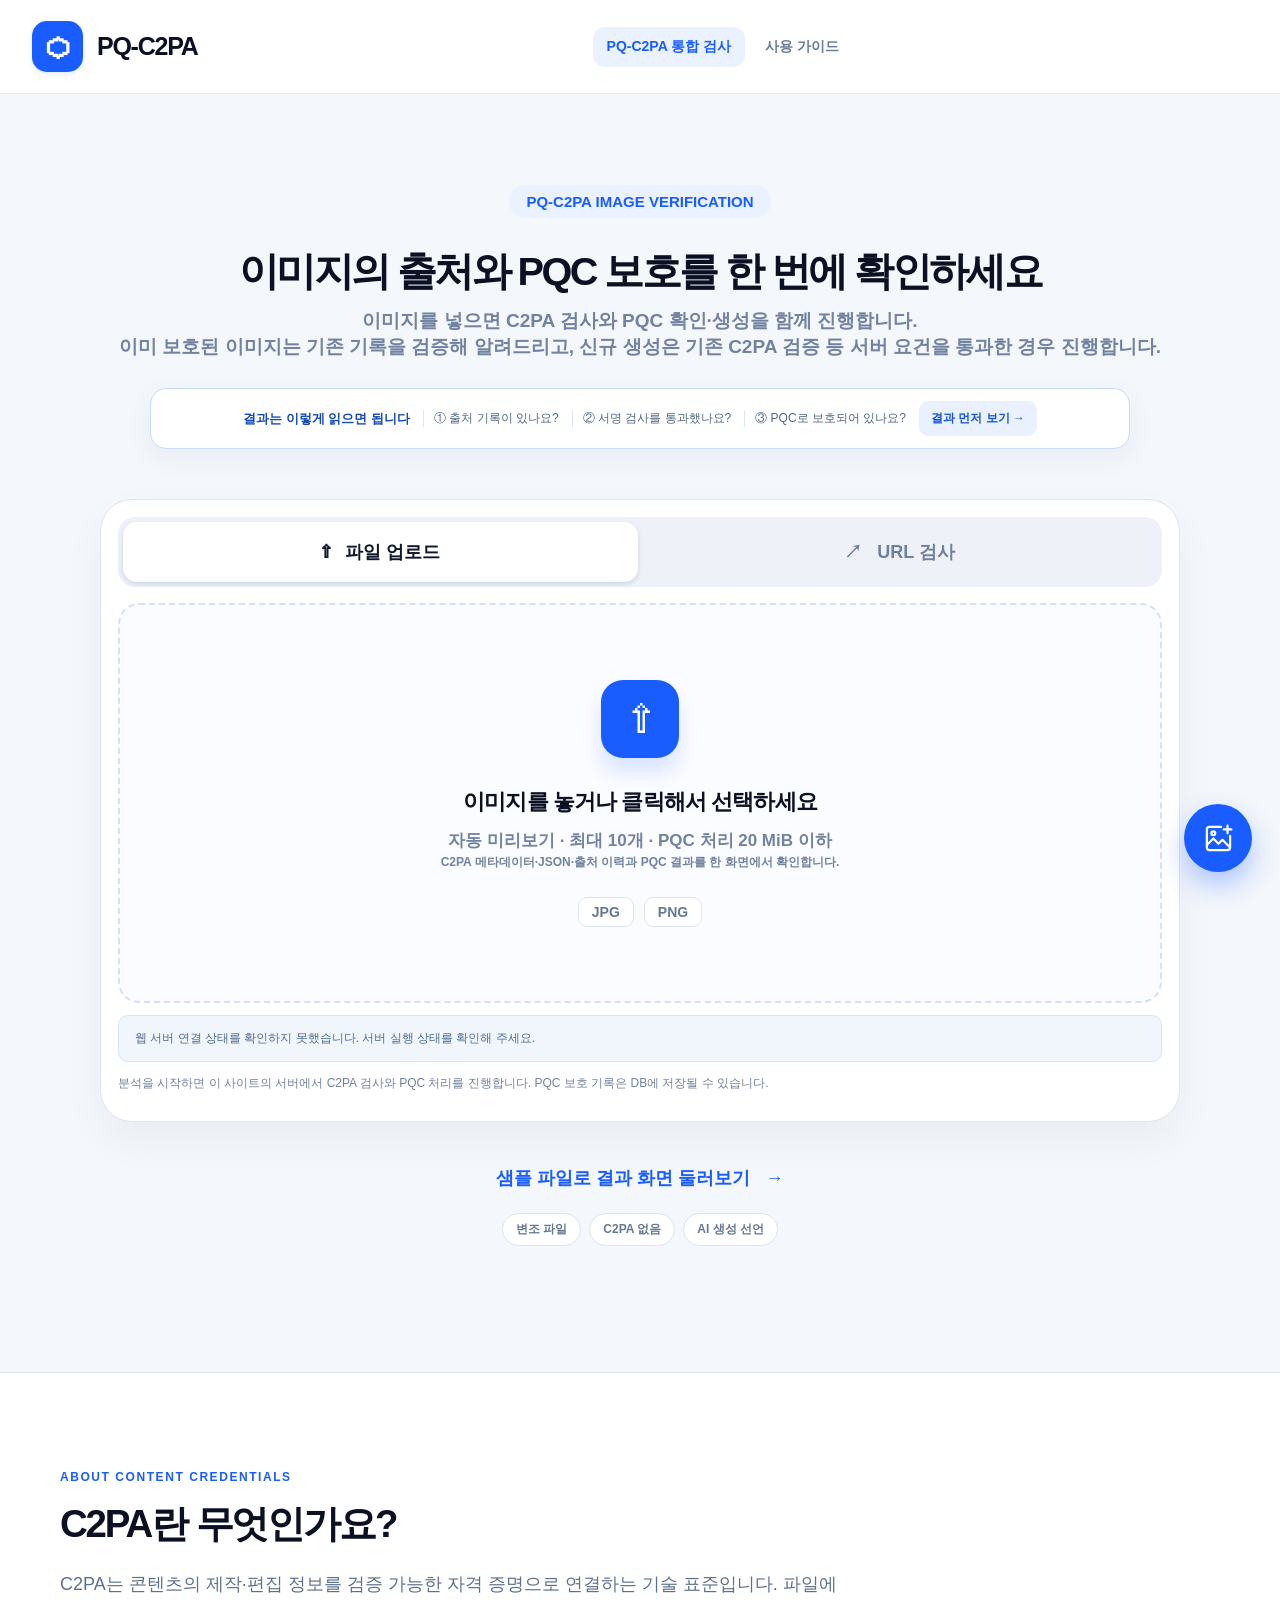
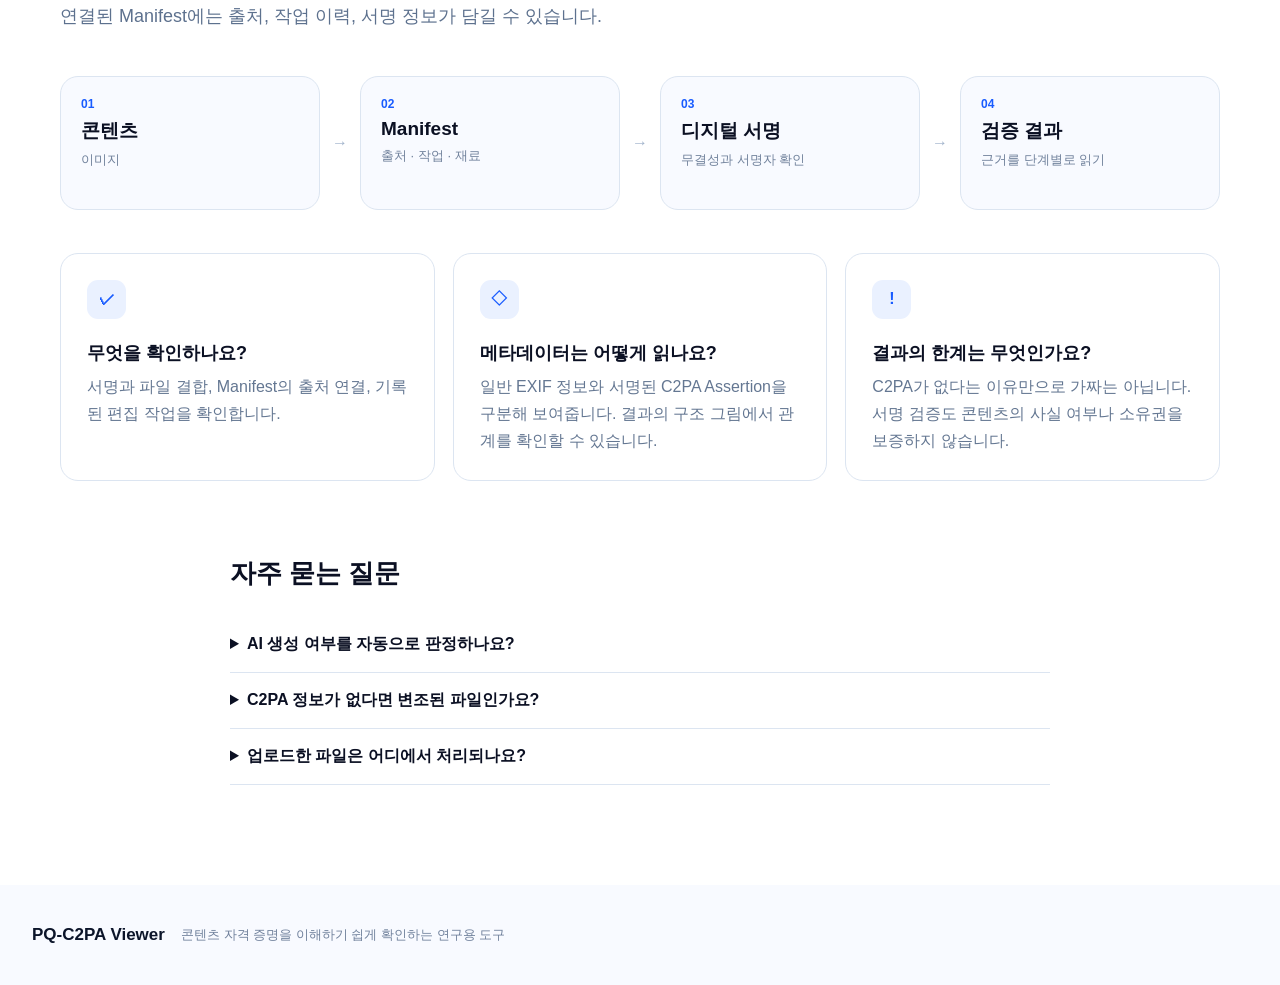
==== commit c0400876: "feat: add HAETAE P1 conversion and recovery flow" ====
--- a/frontend/viewer/index.html
+++ b/frontend/viewer/index.html
@@ -1,46 +1,41 @@
 <!doctype html>
-<html lang="ko"><head><meta charset="utf-8"><meta name="viewport" content="width=device-width,initial-scale=1"><meta name="description" content="PQ-C2PA Viewer에서 이미지의 콘텐츠 자격 증명, 서명, 출처 이력과 메타데이터를 확인하세요."><title>PQ-C2PA Viewer · 콘텐츠 출처 확인</title><link rel="icon" href="/favicon.svg" type="image/svg+xml"><link rel="stylesheet" href="viewer.css?v=20261107-applicant"><script src="viewer.js?v=20261107-applicant" defer></script></head>
+<html lang="ko"><head><meta charset="utf-8"><meta name="viewport" content="width=device-width,initial-scale=1"><meta name="description" content="PQ-C2PA Viewer에서 이미지의 콘텐츠 자격 증명, 서명, 출처 이력과 메타데이터를 확인하세요."><title>PQ-C2PA Viewer · 콘텐츠 출처 확인</title><link rel="icon" href="/favicon.svg" type="image/svg+xml"><link rel="stylesheet" href="viewer.css?v=20261117-recovery"><script src="viewer.js?v=20261117-haetae" defer></script></head>
 <body>
-<header class="topbar"><a class="logo" href="/viewer/#verify" aria-label="PQ-C2PA Viewer 처음으로"><span class="logo-mark" aria-hidden="true">⬡</span><span>PQ-C2PA</span></a><nav class="header-nav" aria-label="페이지 이동"><a href="#verify" data-page="verify" aria-current="page">서명 검증</a><a href="#convert" data-page="convert">PQ 변환</a><a href="#guide" data-page="guide">사용 가이드</a></nav></header>
+<header class="topbar"><a class="logo" href="/viewer/#verify" aria-label="PQ-C2PA Viewer 처음으로"><span class="logo-mark" aria-hidden="true">⬡</span><span>PQ-C2PA</span></a><nav class="header-nav" aria-label="페이지 이동"><a href="#verify" data-page="verify" aria-current="page">PQ-C2PA 통합 검사</a><a href="#guide" data-page="guide">사용 가이드</a></nav></header>
 <main>
-<section class="intro" aria-labelledby="hero-title"><span class="hero-badge">C2PA Viewer &amp; Inspector</span><h1 id="hero-title">콘텐츠의 출처와 변경 이력을 확인하세요</h1><p>이미지의 콘텐츠 자격 증명과 디지털 서명을 분석합니다.</p><div class="hero-guide" aria-label="검증 결과에서 볼 수 있는 것"><strong>결과는 이렇게 읽으면 됩니다</strong><span>① 출처 기록이 있나요?</span><span>② 서명 검사를 통과했나요?</span><span>③ 서명자를 확인했나요?</span><button data-sample="signed" type="button">결과 먼저 보기 →</button></div></section>
+<section class="intro" aria-labelledby="hero-title"><span class="hero-badge">PQ-C2PA IMAGE VERIFICATION</span><h1 id="hero-title">이미지의 출처와 PQC 보호를 한 번에 확인하세요</h1><p>이미지를 넣으면 C2PA 검사와 PQC 확인·생성을 함께 진행합니다.<br>이미 보호된 이미지는 기존 기록을 검증해 알려드리고, 신규 생성은 기존 C2PA 검증 등 서버 요건을 통과한 경우 진행합니다.</p><div class="hero-guide" aria-label="검증 결과에서 볼 수 있는 것"><strong>결과는 이렇게 읽으면 됩니다</strong><span>① 출처 기록이 있나요?</span><span>② 서명 검사를 통과했나요?</span><span>③ PQC로 보호되어 있나요?</span><button data-sample="signed" type="button">결과 먼저 보기 →</button></div></section>
 <section class="intake" aria-label="검증할 콘텐츠 선택">
-<div class="tabs" role="tablist" aria-label="검증 방식"><button id="tab-file" class="active" role="tab" aria-selected="true" aria-controls="panel-file" type="button">⇧ &nbsp; 파일 업로드</button><button id="tab-url" role="tab" aria-selected="false" aria-controls="panel-url" type="button">↗ &nbsp; URL에서 불러오기</button></div>
-<div id="panel-file" class="tab-panel" role="tabpanel" aria-labelledby="tab-file"><div id="dropzone" class="dropzone" tabindex="0" role="button" aria-label="검증할 파일 선택"><input id="file-input" type="file" multiple accept=".jpg,.jpeg,.png,.webp,.tif,.tiff,.avif,.heic,.heif,.gif,.svg,.dng,image/*" hidden><span class="drop-icon" aria-hidden="true">⇧</span><h2>이미지를 놓거나 클릭해서 선택하세요</h2><p id="intake-limit">한 번에 최대 10개 · 파일당 최대 500 MB</p><div class="format-tags" aria-label="지원하는 형식"><span>JPG</span><span>PNG</span><span>WEBP</span><span>HEIC</span><span>TIFF</span><span>AVIF</span></div></div></div>
-<div id="panel-url" class="tab-panel" role="tabpanel" aria-labelledby="tab-url" hidden><form id="url-form" class="url-panel"><span class="url-icon" aria-hidden="true">↗</span><label for="url-input">공개 이미지 주소를 입력하세요</label><p>공개 HTTPS 이미지를 서버에서 가져와 검증합니다.</p><div class="url-row"><input id="url-input" type="url" inputmode="url" placeholder="https://example.com/image.jpg" autocomplete="url" required><button type="submit">분석하기 →</button></div><small>내부망 주소는 차단하며, 접근 가능한 파일 URL만 지원합니다.</small></form></div>
-<section id="upload-preview" class="upload-preview" aria-labelledby="upload-preview-title" hidden><div class="upload-preview-head"><div><span class="section-label">PREVIEW · 분석 전 확인</span><h2 id="upload-preview-title">이 사진을 분석할까요?</h2><p>아직 서버로 전송하거나 기록을 저장하지 않았습니다. 분석할 사진만 남기고 시작하세요.</p></div><span id="upload-preview-count" class="upload-preview-count"></span></div><ul id="upload-preview-list" class="upload-preview-list"></ul><p id="upload-preview-note" class="upload-preview-note" hidden></p><div class="upload-preview-actions"><button id="upload-preview-cancel" type="button">취소</button><button id="upload-preview-add" type="button">사진 추가</button><button id="upload-preview-start" class="primary" type="button">분석 시작 →</button></div></section><details class="advanced-options"><summary>검증 방식 · 개인정보 설정</summary><div class="options"><label class="toggle"><input id="browser-mode" type="checkbox"><span><b>브라우저에서만 검증</b><small>공식 웹 SDK가 이 기기에서 검사합니다. 파일은 서버에 전송되지 않습니다.</small></span></label><label class="toggle"><input id="private-mode" type="checkbox"><span><b>기록 저장 안 함</b><small>서버 검증 후에도 보고서를 저장하지 않습니다.</small></span></label><label class="policy">신뢰 정책 <select id="trust-profile"><option value="lab" selected>프로젝트 CA 신뢰 (Trust Anchor)</option><option value="standard">기본 SDK 목록</option></select></label></div><p id="trust-profile-note" class="policy-note"></p><p id="privacy-note" class="privacy-note">기본 모드에서는 로컬 서버가 파일을 분석합니다. 브라우저 검증을 켜면 파일이 서버로 전송되지 않습니다. URL 검증은 서버에서만 가능합니다.</p></details>
-<div id="progress" class="progress" role="status" aria-live="polite" hidden></div><details id="activity-log" class="activity-log" hidden><summary>검증 진행 기록</summary><ol id="activity-items"></ol></details><div id="error" class="error" role="alert" hidden></div>
+<div class="tabs" role="tablist" aria-label="검증 방식"><button id="tab-file" class="active" role="tab" aria-selected="true" aria-controls="panel-file" type="button">⇧ &nbsp; 파일 업로드</button><button id="tab-url" role="tab" aria-selected="false" aria-controls="panel-url" type="button">↗ &nbsp; URL 검사</button></div>
+<div id="panel-file" class="tab-panel" role="tabpanel" aria-labelledby="tab-file"><div id="dropzone" class="dropzone" tabindex="0" role="button" aria-label="검증할 파일 선택"><input id="file-input" type="file" multiple accept=".jpg,.jpeg,.png,image/jpeg,image/png" hidden><span class="drop-icon" aria-hidden="true">⇧</span><h2>이미지를 놓거나 클릭해서 선택하세요</h2><p id="intake-limit">자동 미리보기 · 최대 10개 · PQC 처리 20 MiB 이하</p><p class="unified-upload-note">C2PA 메타데이터·JSON·출처 이력과 PQC 결과를 한 화면에서 확인합니다.</p><div class="format-tags" aria-label="지원하는 형식"><span>JPG</span><span>PNG</span></div></div><button id="return-results" class="return-results" type="button" hidden>← 이전 검증 결과로 돌아가기</button></div>
+<div id="panel-url" class="tab-panel" role="tabpanel" aria-labelledby="tab-url" hidden><p class="unified-upload-note">URL은 기존 C2PA 검사 기능입니다. PQC 자동 보호까지 진행하려면 원본 이미지 파일을 업로드하세요.</p><form id="url-form" class="url-panel"><span class="url-icon" aria-hidden="true">↗</span><label for="url-input">공개 이미지 주소를 입력하세요</label><p>공개 HTTPS 이미지를 서버에서 가져와 검증합니다.</p><div class="url-row"><input id="url-input" type="url" inputmode="url" placeholder="https://example.com/image.jpg" autocomplete="url" required><button type="submit">분석하기 →</button></div><small>내부망 주소는 차단하며, 접근 가능한 파일 URL만 지원합니다.</small></form>
+<section class="page-images" aria-labelledby="page-images-title"><div class="page-images-heading"><span class="section-label">게시물 이미지 검사</span><h2 id="page-images-title">블로그·SNS 링크에서 사진 찾기</h2><p>공개 게시물의 본문에서 사진을 찾아 선택한 후 C2PA를 검사합니다.</p></div><form id="page-url-form"><label for="page-url-input">게시물 주소</label><div class="url-row"><input id="page-url-input" type="url" placeholder="https://example.com/post" required><button id="page-discover" type="submit">사진 찾기</button></div></form><p class="page-images-help">스크린샷 대신 본문에 연결된 이미지 파일을 검사합니다. 로그인·비공개 게시물과 화면에 나중에 표시되는 사진은 찾지 못할 수 있습니다. 이미지 파일당 최대 500 MB · 게시물 페이지 최대 10 MB.</p><section id="page-candidates" hidden aria-label="게시물에서 찾은 사진"><div class="page-candidates-heading"><div><h3>찾은 사진 <span id="page-image-count"></span></h3><p>본문 영역을 기준으로 찾았습니다. 남아 있는 광고·추천 이미지는 선택 해제하세요.</p></div><div class="page-select-actions"><button id="page-select-all" type="button">모두 선택</button><button id="page-select-none" type="button">모두 해제</button></div></div><ul id="page-image-list"></ul><label class="page-ai-option"><input id="page-ai-summary" type="checkbox" checked> 검사 결과에 AI 설명 자동 생성 <small>AI에는 검사 상태만 전달하며 이미지와 게시물 내용은 보내지 않습니다.</small></label><div class="page-actions"><button id="page-analyze" type="button">선택한 사진 분석하기 →</button><button id="page-cancel" type="button" hidden>분석 중단</button></div></section><p id="page-status" class="page-status" role="status" aria-live="polite" hidden></p><div id="page-error" class="page-error" role="alert" hidden></div></section></div>
+<p id="unified-connection-note" class="unified-connection-note" role="status">통합 검사 서버의 연결 상태를 확인하고 있습니다…</p><section id="upload-preview" class="upload-preview" aria-labelledby="upload-preview-title" hidden><div class="upload-preview-head"><div><span class="section-label">PREVIEW · 분석 전 확인</span><h2 id="upload-preview-title">이 사진을 분석할까요?</h2><p>사진을 더 끌어놓아 추가할 수 있습니다. 분석을 시작하기 전에는 서버로 전송하지 않습니다.</p></div><span id="upload-preview-count" class="upload-preview-count"></span></div><ul id="upload-preview-list" class="upload-preview-list"></ul><p id="upload-preview-note" class="upload-preview-note" hidden></p><div class="upload-preview-actions"><button id="upload-preview-cancel" type="button">취소</button><button id="upload-preview-add" type="button">사진 추가</button><button id="upload-preview-start" class="primary" type="button">분석 시작 →</button></div></section><p class="privacy-note">분석을 시작하면 이 사이트의 서버에서 C2PA 검사와 PQC 처리를 진행합니다. PQC 보호 기록은 DB에 저장될 수 있습니다.</p>
+
 </section>
+<div class="unified-feedback"><div id="progress" class="progress" role="status" aria-live="polite" hidden></div><button id="unified-stop" class="unified-stop" type="button" hidden>PQC 상태 조회 중지</button><section id="activity-log" class="activity-log" aria-labelledby="activity-title" hidden><h2 id="activity-title">검증 진행 기록</h2><p id="activity-context"></p><p class="activity-clock-note">요청·응답 시각은 브라우저에서 기록합니다. C2PA 검사 시작·종료는 서버가 반환한 시각을 별도로 표시합니다.</p><ol id="activity-items" aria-live="polite" aria-relevant="additions"></ol></section><div id="error" class="error" role="alert" hidden></div></div>
 <div class="sample-line"><button data-sample="signed" class="sample-primary" type="button">샘플 파일로 결과 화면 둘러보기 <span aria-hidden="true">→</span></button><div class="sample-more" aria-label="다른 샘플"><button data-sample="tampered">변조 파일</button><button data-sample="unsigned">C2PA 없음</button><button data-sample="ai">AI 생성 선언</button></div></div>
 <section id="results" class="results" aria-label="검증 결과" hidden>
-<aside class="files-pane"><div class="files-heading"><div><h2>분석 파일</h2><span id="file-count">0 / 10</span></div><button id="new-check" type="button" title="다른 파일 확인" aria-label="새 분석 시작">＋</button></div><div id="batch-list" class="batch-list" aria-label="검증한 파일 목록"></div><div class="files-bottom"><button id="new-check-secondary" type="button">새 분석 시작</button></div></aside>
+<aside class="files-pane"><div class="files-heading"><div class="files-heading-label"><h2>분석 파일</h2><span id="file-count">0 / 10</span></div><button id="new-check" type="button" title="다른 파일 확인" aria-label="새 분석 시작">＋</button></div><button id="files-toggle" class="files-toggle" type="button" aria-expanded="true" aria-controls="files-content" aria-label="분석 파일 목록 접기">〈 <span>파일 목록 접기</span></button><div id="files-content"><div id="batch-list" class="batch-list" aria-label="검증한 파일 목록"></div><div class="files-bottom"><button id="new-check-secondary" type="button">새 분석 시작</button></div></div></aside>
 <div class="preview-pane"><div class="preview-heading"><div><h2 id="preview-filename">파일 미리보기</h2><p id="preview-subtitle"></p></div><span>미디어 미리보기</span></div><div id="preview-card" class="preview-card"></div><section id="ai-explanation" class="ai-explanation" aria-label="AI 결과 보고서"></section></div>
-<section class="report-pane" aria-label="검증 세부 결과"><div class="report-heading"><h2>검증 결과</h2><div class="evidence-actions"><button id="download-pdf" type="button">↓ 보고서 다운로드</button></div></div><div class="detail-tabs" role="tablist" aria-label="검증 결과 메뉴"><button id="detail-tab-overview" data-detail="overview" role="tab" aria-controls="result-tabpanel" aria-selected="true" tabindex="0" class="active" type="button">검증 요약</button><button id="detail-tab-history" data-detail="history" role="tab" aria-controls="result-tabpanel" aria-selected="false" tabindex="-1" type="button">출처 이력</button><button id="detail-tab-checks" data-detail="checks" role="tab" aria-controls="result-tabpanel" aria-selected="false" tabindex="-1" type="button">검사 상세</button></div><div class="report-scroll" id="result-tabpanel" role="tabpanel" aria-labelledby="detail-tab-overview" tabindex="0"><div id="verdict" class="verdict"></div><div id="readout" class="readout"></div><div id="detail-panel" class="detail-panel"></div></div></section>
-<section id="compare-section" class="compare-section" hidden><div class="detail-heading"><div><span class="kicker">COMPARE RESULTS</span><h2>두 결과 비교</h2></div><p>여러 파일을 검증한 뒤 상태와 서명·해시 차이를 나란히 확인하세요.</p></div><div class="compare-controls"><label>결과 A <select id="compare-a"></select></label><label>결과 B <select id="compare-b"></select></label></div><div id="compare-grid" class="compare-grid"></div></section>
+<section class="report-pane" aria-label="검증 세부 결과"><div class="report-heading"><h2>검증 결과</h2><div class="evidence-actions"><button id="download-pdf" type="button">↓ 보고서 다운로드</button></div></div><div id="page-analysis-notice" class="page-analysis-notice" role="status" hidden></div><div id="ai-origin" class="ai-origin" aria-live="polite"></div><div class="detail-tabs" role="tablist" aria-label="검증 결과 메뉴"><button id="detail-tab-pqc" data-detail="pqc" role="tab" aria-controls="result-tabpanel" aria-selected="true" tabindex="0" class="active" type="button">PQC 양자내성 서명</button><button id="detail-tab-overview" data-detail="overview" role="tab" aria-controls="result-tabpanel" aria-selected="false" tabindex="-1" type="button">검증 요약</button><button id="detail-tab-history" data-detail="history" role="tab" aria-controls="result-tabpanel" aria-selected="false" tabindex="-1" type="button">출처 이력</button><button id="detail-tab-checks" data-detail="checks" role="tab" aria-controls="result-tabpanel" aria-selected="false" tabindex="-1" type="button">검사 상세</button></div><div class="report-scroll" id="result-tabpanel" role="tabpanel" aria-labelledby="detail-tab-pqc" tabindex="0"><div id="verdict" class="verdict"></div><div id="readout" class="readout"></div><div id="detail-panel" class="detail-panel"></div></div></section>
+
 </section>
-<section id="convert-page" class="resource-page conversion-page" aria-labelledby="convert-title">
-  <div class="resource-inner conversion-inner"><span class="section-label">PQ-C2PA / CONVERSION</span><h1 id="convert-title">기존 서명을 PQ 증거와 연결하기</h1><p class="resource-lead">이미 검증 가능한 C2PA 서명이 들어 있는 JPEG·PNG를 선택하면, 기존 출처 M0를 재료로 연결하고 ML-DSA-65로 서명한 P1 증거를 새 M1에 담습니다.</p>
-    <div class="conversion-flow" aria-label="PQ 변환 과정"><div><span>01</span><strong>기존 이미지 M0</strong><small>서명과 출처 먼저 검증</small></div><b aria-hidden="true">→</b><div><span>02</span><strong>P1 양자내성 증거</strong><small>SHA3-256 · ML-DSA-65</small></div><b aria-hidden="true">→</b><div><span>03</span><strong>새 이미지 M1</strong><small>공식 C2PA SDK가 생성·검증</small></div></div>
-    <div class="conversion-layout"><form id="conversion-form" class="conversion-card"><div class="conversion-card-head"><span class="conversion-icon" aria-hidden="true">↗</span><div><h2>변환할 이미지 선택</h2><p>기존 C2PA 서명이 신뢰되는 JPEG 또는 PNG · 최대 20 MB</p></div></div><input id="conversion-file" type="file" accept=".jpg,.jpeg,.png,image/jpeg,image/png" hidden><button id="conversion-drop" class="conversion-drop" type="button"><strong>이미지를 놓거나 클릭해 선택하세요</strong><span id="conversion-filename">선택한 파일이 없습니다</span></button><button id="conversion-submit" class="conversion-submit" type="submit" disabled>PQ 변환 시작 →</button><p class="conversion-note">현재 변환은 프로젝트 자체 CA를 Trust Anchor로 등록한 신뢰 정책을 사용합니다. 결과 M1은 Classic ES256으로 서명되고, P1 증거에 ML-DSA-65가 적용됩니다.</p></form>
-      <aside class="conversion-help"><h2>변환 전에 확인하세요</h2><ul><li>처음부터 C2PA 기록이 없는 사진에는 M0가 없어 변환할 수 없습니다.</li><li>기존 서명이 손상되었거나 프로젝트 CA(Trust Anchor) 기준으로 확인되지 않으면 변환이 중단됩니다.</li><li>완성된 이미지는 최종 검증을 통과한 경우에만 내려받을 수 있습니다.</li></ul><a href="#verify" data-page="verify">먼저 기존 서명 검증하기 →</a></aside></div>
-    <div id="conversion-progress" class="conversion-progress" role="status" aria-live="polite" hidden></div><div id="conversion-error" class="conversion-error" role="alert" hidden></div><section id="conversion-result" class="conversion-result" aria-label="PQ 변환 결과" hidden></section>
-  </div>
-</section>
-<section id="about-c2pa" class="about-c2pa"><div class="about-inner"><span class="section-label">ABOUT CONTENT CREDENTIALS</span><h2>C2PA란 무엇인가요?</h2><p class="about-lead">C2PA는 콘텐츠의 제작·편집 정보를 검증 가능한 자격 증명으로 연결하는 기술 표준입니다. 파일에 연결된 Manifest에는 출처, 작업 이력, 서명 정보가 담길 수 있습니다.</p><div class="about-flow" aria-label="콘텐츠 자격 증명이 검증되는 과정"><div><span>01</span><strong>콘텐츠</strong><small>이미지</small></div><b aria-hidden="true">→</b><div><span>02</span><strong>Manifest</strong><small>출처 · 작업 · 재료</small></div><b aria-hidden="true">→</b><div><span>03</span><strong>디지털 서명</strong><small>무결성과 서명자 확인</small></div><b aria-hidden="true">→</b><div><span>04</span><strong>검증 결과</strong><small>근거를 단계별로 읽기</small></div></div><div class="about-cards"><article><span>✓</span><h3>무엇을 확인하나요?</h3><p>서명과 파일 결합, Manifest의 출처 연결, 기록된 편집 작업을 확인합니다.</p></article><article><span>◇</span><h3>메타데이터는 어떻게 읽나요?</h3><p>일반 EXIF 정보와 서명된 C2PA Assertion을 구분해 보여줍니다. 결과의 구조 그림에서 관계를 확인할 수 있습니다.</p></article><article><span>!</span><h3>결과의 한계는 무엇인가요?</h3><p>C2PA가 없다는 이유만으로 가짜는 아닙니다. 서명 검증도 콘텐츠의 사실 여부나 소유권을 보증하지 않습니다.</p></article></div><div class="about-faq"><h3>자주 묻는 질문</h3><details><summary>AI 생성 여부를 자동으로 판정하나요?</summary><p>Manifest에 기록된 AI 생성 선언을 보여줍니다. 독립적인 AI 탐지 결과와 구분해서 읽어야 합니다.</p></details><details><summary>C2PA 정보가 없다면 변조된 파일인가요?</summary><p>아닙니다. 애초에 자격 증명이 없거나 유통 과정에서 제거되었을 수 있습니다.</p></details><details><summary>업로드한 파일은 어디에서 처리되나요?</summary><p>기본 검증은 이 사이트의 로컬 서버에서 처리합니다. 브라우저 검증 모드를 켜면 파일은 서버로 전송되지 않습니다. URL 검증은 서버에서만 수행됩니다.</p></details></div></div></section>
+
+<section id="about-c2pa" class="about-c2pa"><div class="about-inner"><span class="section-label">ABOUT CONTENT CREDENTIALS</span><h2>C2PA란 무엇인가요?</h2><p class="about-lead">C2PA는 콘텐츠의 제작·편집 정보를 검증 가능한 자격 증명으로 연결하는 기술 표준입니다. 파일에 연결된 Manifest에는 출처, 작업 이력, 서명 정보가 담길 수 있습니다.</p><div class="about-flow" aria-label="콘텐츠 자격 증명이 검증되는 과정"><div><span>01</span><strong>콘텐츠</strong><small>이미지</small></div><b aria-hidden="true">→</b><div><span>02</span><strong>Manifest</strong><small>출처 · 작업 · 재료</small></div><b aria-hidden="true">→</b><div><span>03</span><strong>디지털 서명</strong><small>무결성과 서명자 확인</small></div><b aria-hidden="true">→</b><div><span>04</span><strong>검증 결과</strong><small>근거를 단계별로 읽기</small></div></div><div class="about-cards"><article><span>✓</span><h3>무엇을 확인하나요?</h3><p>서명과 파일 결합, Manifest의 출처 연결, 기록된 편집 작업을 확인합니다.</p></article><article><span>◇</span><h3>메타데이터는 어떻게 읽나요?</h3><p>일반 EXIF 정보와 서명된 C2PA Assertion을 구분해 보여줍니다. 결과의 구조 그림에서 관계를 확인할 수 있습니다.</p></article><article><span>!</span><h3>결과의 한계는 무엇인가요?</h3><p>C2PA가 없다는 이유만으로 가짜는 아닙니다. 서명 검증도 콘텐츠의 사실 여부나 소유권을 보증하지 않습니다.</p></article></div><div class="about-faq"><h3>자주 묻는 질문</h3><details><summary>AI 생성 여부를 자동으로 판정하나요?</summary><p>Manifest에 기록된 AI 생성 선언을 보여줍니다. 독립적인 AI 탐지 결과와 구분해서 읽어야 합니다.</p></details><details><summary>C2PA 정보가 없다면 변조된 파일인가요?</summary><p>아닙니다. 애초에 자격 증명이 없거나 유통 과정에서 제거되었을 수 있습니다.</p></details><details><summary>업로드한 파일은 어디에서 처리되나요?</summary><p>기본 검증은 이 사이트의 서버에서 처리합니다. 파일은 분석 시작 후 서버로 전송됩니다. PQC 보호 기록은 DB에 저장될 수 있습니다.</p></details></div></div></section>
 
 
-<aside class="check-help"><h2>무엇을 확인하나요?</h2><ul><li><strong>발급 등록</strong> 문서번호·발급 시각은 발급 서버가 부여했고, 발급 기록은 ML-DSA-65로 서명되어 있습니다.</li><li><strong>PDF 동일성</strong> 올린 PDF의 SHA-256이 발급 때 등록된 값과 같으면 발급 후 바뀌지 않은 것입니다.</li><li><strong>작성자</strong> 이름·사건번호 같은 기재 사항은 서버가 확인하지 않습니다. 이메일·기관 코드로 확인한 경우에만 ‘확인됨’으로 표시됩니다.</li></ul></aside></div></section><section id="guide-page" class="resource-page" aria-labelledby="guide-title">
+<section id="guide-page" class="resource-page" aria-labelledby="guide-title">
   <div class="resource-inner"><span class="section-label">PQ-C2PA / USER GUIDE</span><h1 id="guide-title">검증 결과 읽는 법</h1><p class="resource-lead">파일을 확인하고, 상태와 근거를 읽고, 필요한 보고서를 저장하는 순서로 사용하세요.</p>
-  <div class="guide-steps"><article><span>01</span><h2>파일 또는 URL 선택</h2><p>파일을 올리거나 공개 HTTPS 파일 주소를 입력합니다. 민감한 파일은 개인정보 설정에서 브라우저 검증을 켤 수 있습니다.</p></article><article><span>02</span><h2>상태와 오류 확인</h2><p>신뢰 확인·유효·검증 실패·C2PA 없음은 서로 다른 의미입니다. 검증 항목 탭에서 실패 코드를 우선 확인하세요.</p></article><article><span>03</span><h2>출처와 구조 살펴보기</h2><p>출처 이력, Manifest, 구조 그림과 일반 메타데이터를 구분해 읽습니다. AI 생성 여부는 기록된 선언으로 표시합니다.</p></article><article><span>04</span><h2>결과 저장</h2><p>PDF·JSON·HTML 보고서를 받을 수 있습니다. 여러 파일을 분석했다면 아래 비교 기능으로 차이를 확인하세요.</p></article></div>
-  <div class="guide-two"><section><h2>상태별 해석</h2><div class="guide-status"><strong>신뢰 확인</strong><p>서명과 파일 결합이 유효하고 선택한 신뢰 목록에서 서명자를 확인했습니다.</p></div><div class="guide-status"><strong>유효 · 신뢰 미확인</strong><p>서명은 유효하지만 선택한 목록에서 서명자의 신뢰는 확인되지 않았습니다.</p></div><div class="guide-status"><strong>검증 실패</strong><p>변조, 서명 또는 기타 검증 오류의 세부 코드를 확인해야 합니다.</p></div><div class="guide-status"><strong>C2PA 없음</strong><p>Manifest가 없다는 뜻입니다. 이것만으로 가짜라고 판단할 수 없습니다.</p></div></section><section><h2>연구·사용 가이드라인</h2><ul><li>동일한 원본 파일의 형식, 크기와 해시를 함께 기록하세요.</li><li>Manifest 존재, 파일 무결성, 서명자 신뢰를 분리해서 읽으세요.</li><li>EXIF 같은 일반 메타데이터를 서명된 Assertion과 혼동하지 마세요.</li><li>AI 선언은 독립적인 AI 탐지 결과가 아닙니다.</li><li>서명 검증은 사진 속 장면의 사실 여부나 소유권을 단독으로 증명하지 않습니다.</li></ul><div class="guide-callout">브라우저 검증: 파일당 최대 100 MB · 서버 검증: 파일당 최대 500 MB. URL 검증과 AI 이미지 생성은 서버 연결이 필요합니다.</div></section></div>
+  <div class="guide-steps"><article><span>01</span><h2>파일 또는 URL 선택</h2><p>파일을 올리거나 공개 HTTPS 파일 주소를 입력합니다. 선택한 이미지는 자동 미리보기에서 확인한 뒤 분석을 시작합니다.</p></article><article><span>02</span><h2>상태와 오류 확인</h2><p>신뢰 확인·유효·검증 실패·C2PA 없음은 서로 다른 의미입니다. 검증 항목 탭에서 실패 코드를 우선 확인하세요.</p></article><article><span>03</span><h2>출처와 구조 살펴보기</h2><p>출처 이력, Manifest, 구조 그림과 일반 메타데이터를 구분해 읽습니다. AI 생성 여부는 기록된 선언으로 표시합니다.</p></article><article><span>04</span><h2>결과 저장</h2><p>PDF·JSON·HTML 보고서를 받을 수 있습니다. 각 파일의 검사 시각과 결과를 보고서에 저장할 수 있습니다.</p></article></div>
+  <div class="guide-two"><section><h2>상태별 해석</h2><div class="guide-status"><strong>신뢰 확인</strong><p>서명과 파일 결합이 유효하고 선택한 신뢰 목록에서 서명자를 확인했습니다.</p></div><div class="guide-status"><strong>유효 · 신뢰 미확인</strong><p>서명은 유효하지만 선택한 목록에서 서명자의 신뢰는 확인되지 않았습니다.</p></div><div class="guide-status"><strong>검증 실패</strong><p>변조, 서명 또는 기타 검증 오류의 세부 코드를 확인해야 합니다.</p></div><div class="guide-status"><strong>C2PA 없음</strong><p>Manifest가 없다는 뜻입니다. 이것만으로 가짜라고 판단할 수 없습니다.</p></div></section><section><h2>연구·사용 가이드라인</h2><ul><li>동일한 원본 파일의 형식, 크기와 해시를 함께 기록하세요.</li><li>Manifest 존재, 파일 무결성, 서명자 신뢰를 분리해서 읽으세요.</li><li>EXIF 같은 일반 메타데이터를 서명된 Assertion과 혼동하지 마세요.</li><li>AI 선언은 독립적인 AI 탐지 결과가 아닙니다.</li><li>서명 검증은 사진 속 장면의 사실 여부나 소유권을 단독으로 증명하지 않습니다.</li></ul><div class="guide-callout">C2PA 검사: 파일당 최대 500 MB · PQC 처리: 20 MiB 이하. URL 검증과 AI 이미지 생성은 서버 연결이 필요합니다.</div></section></div>
   <div class="resource-bottom"><h2>바로 확인해 보세요</h2><p>정상·변조·미서명·AI 선언 샘플을 제공하며, 각 결과에서 구조 그림과 PDF 보고서를 열 수 있습니다.</p><a href="#verify" data-page="verify">검증 화면으로 이동 →</a></div></div>
 </section>
 </main>
 <button id="ai-fab" class="ai-fab" type="button" aria-label="AI 이미지 만들기" aria-haspopup="dialog" aria-controls="ai-dialog"><svg class="ai-image-icon" viewBox="0 0 24 24" fill="none" stroke="currentColor" stroke-width="1.7" stroke-linecap="round" stroke-linejoin="round" aria-hidden="true"><path d="M14 3H5a2 2 0 0 0-2 2v14a2 2 0 0 0 2 2h14a2 2 0 0 0 2-2v-9"/><circle cx="8" cy="8" r="1.5"/><path d="m3 17 5-5 4 4 3-3 6 6M19 2v6M16 5h6"/></svg><span class="ai-fab-label">AI 이미지 만들기</span></button>
-<dialog id="report-dialog" class="report-dialog" aria-labelledby="report-dialog-title"><div class="report-dialog-head"><div><span class="section-label">VERIFICATION REPORT</span><h2 id="report-dialog-title">어떤 보고서가 필요한가요?</h2><p id="report-dialog-file"></p></div><button id="report-close" type="button" aria-label="닫기">×</button></div><fieldset class="report-choices"><legend class="sr-only">PDF 보고서 종류</legend><label class="report-choice"><input type="radio" name="report-type" value="summary" checked><span><strong>일반인용</strong><small>결과를 쉽게 전달할 때 · 1쪽 요약서(확인 결과, 확인 항목 5개, 유의사항)</small></span></label><label class="report-choice"><input type="radio" name="report-type" value="submission"><span><strong>경찰서 제출용</strong><small>신고·수사기관 제출 자료 · 국과수 디지털 감정서 서식(검증물·검증사항·방법·고찰·결과·비고), 서명란, 붙임, 검증 기록 JSON 첨부</small></span></label><label class="report-choice" id="report-choice-pq"><input type="radio" name="report-type" value="pq"><span><strong>PQ 변환본</strong><small id="report-pq-note">PQ 변환 후 · 변환 확인서(M0→P1→M1 연결 검증, 양자내성 평가)에 일반인용·경찰서 제출용·상세분석을 모두 묶은 종합본</small></span></label><label class="report-choice"><input type="radio" name="report-type" value="technical"><span><strong>상세분석</strong><small>기술 검토 · 시험성적서(KS Q ISO/IEC 17025) 형식의 결과표와 의견, 별첨(상태 코드 전체, PQC 평가, 참고 기준)</small></span></label></fieldset>
+<dialog id="report-dialog" class="report-dialog" aria-labelledby="report-dialog-title"><div class="report-dialog-head"><div><span class="section-label">VERIFICATION REPORT</span><h2 id="report-dialog-title">어떤 보고서가 필요한가요?</h2><p id="report-dialog-file"></p></div><button id="report-close" type="button" aria-label="닫기">×</button></div><fieldset class="report-choices"><legend class="sr-only">PDF 보고서 종류</legend><label class="report-choice"><input type="radio" name="report-type" value="submission" checked><span><strong>경찰서 제출용</strong><small>검사 대상, 결과와 한계를 정리한 제출 참고자료</small></span></label><label class="report-choice"><input type="radio" name="report-type" value="technical"><span><strong>상세 분석용</strong><small>C2PA와 PQC 검사 근거, 상태 코드와 환경</small></span></label></fieldset>
 <details id="report-meta" class="report-meta"><summary>신청인 정보 <span>(선택)</span></summary>
-<section class="report-section"><h3>신청인 정보 <small>보고서에 ‘*’ 표시로 기재되며 시스템이 확인하지 않습니다</small></h3><div class="report-meta-grid"><label>신청인 이름<input id="report-applicant" type="text" maxlength="60" autocomplete="name" placeholder="이름"></label><label>제출처<input id="report-submit-to" type="text" maxlength="80" autocomplete="off" placeholder="예: OO경찰서 (선택)"></label><label class="report-meta-wide">확인 요청 사항<textarea id="report-purpose" rows="2" maxlength="400" placeholder="예: 유포된 이미지의 C2PA 출처 기록과 서명 이후 변경 여부 확인"></textarea></label></div><p class="report-meta-note">사건번호·접수일·접수자 같은 수사기관 기재 사항은 입력하지 않습니다. 경찰서 제출용 PDF에는 접수 기관이 직접 쓰도록 빈칸으로 남깁니다.</p></section>
-<section id="report-identity" class="report-section report-identity"><h3>신청인 본인 확인 <small>(선택 · 휴대폰 번호 인증)</small></h3><p class="report-meta-note">인증하면 ‘이 휴대폰 번호의 본인이 이 보고서를 발급했다’는 사실이 서명된 서버 발급 기록과 PDF 발급 확인란에 남습니다. 번호는 가려서(010-****-1234) 표시하고, 서버에는 원번호 대신 키 해시만 저장합니다.</p><div class="identity-row"><label>휴대폰 번호<input id="report-phone" type="tel" inputmode="tel" maxlength="20" autocomplete="tel" placeholder="010-1234-5678"></label><button id="report-phone-send" type="button">인증번호 받기</button></div><div id="report-phone-code-row" class="identity-row" hidden><label>인증번호 6자리<input id="report-phone-code" type="text" inputmode="numeric" maxlength="6" autocomplete="one-time-code"></label><button id="report-phone-verify" type="button">확인</button></div><p id="report-phone-status" class="identity-status" role="status"></p></section>
-<p class="report-meta-note">입력값은 PDF에만 들어갑니다. 신청인 이름은 이 브라우저에만 저장됩니다.</p></details><section class="report-section report-options"><h3>발급 옵션</h3><label class="report-meta-check"><input id="report-register" type="checkbox" checked> 발급 서버에 등록 <small>서버 시각·문서번호를 받고 발급 기록이 ML-DSA-65로 서명됩니다. 이름·사건번호 원문은 서버에 저장하지 않습니다</small></label><label class="report-meta-check"><input id="report-preview" type="checkbox" checked> 보고서에 이미지 미리보기 포함 <small>민감한 이미지는 해제하세요</small></label></section><p class="report-dialog-note">보고서는 검증 시점의 기록을 정리합니다. 사진 내용의 진위나 법적 소유권을 판정하지 않습니다.</p><button id="report-generate" class="report-generate" type="button">선택한 PDF 다운로드 ↓</button><p id="report-error" class="report-error" role="alert" hidden></p><details class="report-extras"><summary>원본 데이터·링크 내보내기</summary><div class="report-extra-actions"><button id="download-json" type="button">JSON</button><button id="download-html" type="button">HTML</button><button id="copy-live" type="button" hidden>검증 링크 복사</button><button id="copy-report" type="button" hidden>보고서 링크 복사</button><button id="delete-report" type="button" hidden>서버 기록 삭제</button></div></details></dialog>
-<dialog id="ai-dialog" class="ai-dialog" aria-labelledby="ai-dialog-title"><div class="ai-dialog-head"><div><span class="section-label">CREATE & VERIFY</span><h2 id="ai-dialog-title">AI 이미지 만들기</h2></div><button id="ai-close" class="ai-close" type="button" aria-label="닫기">×</button></div><p>설명을 입력해 이미지를 생성하고, 결과를 내려받거나 바로 C2PA를 검증하세요.</p><p id="ai-api-status" class="ai-api-status" role="status" aria-live="polite">생성 API 연결 상태 확인 중…</p><form id="ai-form"><label for="ai-prompt">이미지 설명</label><textarea id="ai-prompt" minlength="8" maxlength="1200" rows="4" placeholder="예: 아침 햇살이 비치는 서울 골목, 따뜻한 사진 스타일" required></textarea><div class="ai-form-row"><label>스타일<select id="ai-style"><option value="photo">사진</option><option value="illustration">일러스트</option><option value="cinematic">시네마틱</option></select></label><label>비율<select id="ai-ratio"><option value="1:1">정사각형 1:1</option><option value="4:3">가로 4:3</option><option value="3:4">세로 3:4</option></select></label></div><button id="ai-generate" class="ai-generate" type="submit"><svg class="ai-image-icon" viewBox="0 0 24 24" fill="none" stroke="currentColor" stroke-width="1.7" stroke-linecap="round" stroke-linejoin="round" aria-hidden="true"><path d="M14 3H5a2 2 0 0 0-2 2v14a2 2 0 0 0 2 2h14a2 2 0 0 0 2-2v-9"/><circle cx="8" cy="8" r="1.5"/><path d="m3 17 5-5 4 4 3-3 6 6M19 2v6M16 5h6"/></svg><span>이미지 생성하기</span></button></form><div id="ai-error" class="ai-error" role="alert" hidden></div><div id="ai-output" class="ai-output" hidden><img id="ai-preview" alt="생성된 AI 이미지 미리보기"><div class="ai-output-actions"><button id="ai-download" type="button">이미지 다운로드</button><button id="ai-verify" type="button">이 이미지 검증하기 →</button></div></div><p class="ai-disclaimer">프롬프트는 로컬 서버를 통해 연결된 이미지 생성 API로 전송됩니다. 생성 이미지에 C2PA 선언이 있는지는 검증 결과에서 따로 확인하세요.</p></dialog>
+<section class="report-section"><h3>신청인 정보 <small>보고서에 ‘*’ 표시로 기재되며 시스템이 확인하지 않습니다</small></h3><div class="report-meta-grid"><label>신청인 이름<input id="report-applicant" type="text" maxlength="60" autocomplete="name" placeholder="이름"></label><label>제출처 <small>(선택)</small><input id="report-submit-to" type="text" maxlength="80" autocomplete="off" placeholder="예: 제출할 기관"></label><label>연락처 전화번호 <small>(선택)</small><input id="report-contact-phone" type="tel" maxlength="32" autocomplete="tel" inputmode="tel" placeholder="예: 010-1234-5678"></label><label class="report-meta-wide">확인 요청 사항<textarea id="report-purpose" rows="2" maxlength="400" placeholder="예: 유포된 이미지의 C2PA 출처 기록과 서명 이후 변경 여부 확인"></textarea></label></div><p class="report-meta-note">이름·전화번호·제출처·확인 요청은 선택 사항이며 사용자가 직접 기재한 내용으로 표시합니다. 수사기관의 접수·의뢰 정보는 작성하지 않습니다.</p></section>
+
+<p class="report-meta-note">이름은 이 브라우저에 저장됩니다. 전화번호는 브라우저에 자동 저장하지 않으며 보고서 PDF에만 기재합니다.</p></details><p class="report-dialog-note">보고서는 검증 시점의 기록을 정리합니다. 사진 내용의 진위나 법적 소유권을 판정하지 않습니다.</p><button id="report-generate" class="report-generate" type="button">선택한 PDF 다운로드 ↓</button><p id="report-error" class="report-error" role="alert" hidden></p><details class="report-extras"><summary>원본 데이터·링크 내보내기</summary><div class="report-extra-actions"><button id="download-json" type="button">JSON</button><button id="download-html" type="button">HTML</button><button id="copy-live" type="button" hidden>검증 링크 복사</button><button id="copy-report" type="button" hidden>보고서 링크 복사</button><button id="delete-report" type="button" hidden>서버 기록 삭제</button></div></details></dialog>
+<dialog id="ai-dialog" class="ai-dialog" aria-labelledby="ai-dialog-title"><div class="ai-dialog-head"><div><span class="section-label">CREATE & VERIFY</span><h2 id="ai-dialog-title">AI 이미지 만들기</h2></div><button id="ai-close" class="ai-close" type="button" aria-label="닫기">×</button></div><p>설명을 입력해 이미지를 생성하고, 결과를 내려받거나 바로 C2PA를 검증하세요.</p><p id="ai-api-status" class="ai-api-status" role="status" aria-live="polite">생성 API 연결 상태 확인 중…</p><form id="ai-form"><label for="ai-prompt">이미지 설명</label><textarea id="ai-prompt" minlength="8" maxlength="1200" rows="4" placeholder="예: 아침 햇살이 비치는 서울 골목, 따뜻한 사진 스타일" required></textarea><div class="ai-form-row"><label>스타일<select id="ai-style"><option value="photo">사진</option><option value="illustration">일러스트</option><option value="cinematic">시네마틱</option></select></label><label>비율<select id="ai-ratio"><option value="1:1">정사각형 1:1</option><option value="4:3">가로 4:3</option><option value="3:4">세로 3:4</option></select></label></div><button id="ai-generate" class="ai-generate" type="submit"><svg class="ai-image-icon" viewBox="0 0 24 24" fill="none" stroke="currentColor" stroke-width="1.7" stroke-linecap="round" stroke-linejoin="round" aria-hidden="true"><path d="M14 3H5a2 2 0 0 0-2 2v14a2 2 0 0 0 2 2h14a2 2 0 0 0 2-2v-9"/><circle cx="8" cy="8" r="1.5"/><path d="m3 17 5-5 4 4 3-3 6 6M19 2v6M16 5h6"/></svg><span>이미지 생성하기</span></button></form><div id="ai-error" class="ai-error" role="alert" hidden></div><div id="ai-output" class="ai-output" hidden><img id="ai-preview" alt="생성된 AI 이미지 미리보기"><div class="ai-output-actions"><button id="ai-download" type="button">이미지 다운로드</button><button id="ai-verify" type="button">이 이미지 검증하기 →</button></div></div><p class="ai-disclaimer">프롬프트는 이 사이트의 서버를 통해 연결된 이미지 생성 API로 전송됩니다. 생성 이미지에 C2PA 선언이 있는지는 검증 결과에서 따로 확인하세요.</p></dialog>
 <footer><span>PQ-C2PA Viewer</span><p>콘텐츠 자격 증명을 이해하기 쉽게 확인하는 연구용 도구</p></footer><div id="toast" class="toast" role="status" aria-live="polite"></div></body></html>
--- a/frontend/viewer/viewer.css
+++ b/frontend/viewer/viewer.css
@@ -8,10 +8,10 @@
 .about-c2pa{background:#fff;border-top:1px solid var(--line);padding:94px 25px 100px;scroll-margin-top:30px}.about-inner{max-width:1160px;margin:auto}.section-label,.kicker{color:var(--blue);font-size:12px;letter-spacing:.13em;font-weight:800}.about-c2pa h2{font-size:clamp(30px,3vw,43px);letter-spacing:-.055em;margin:14px 0 13px}.about-lead{color:#5d718e;font-size:18px;line-height:1.8;max-width:780px}.about-flow{margin:43px 0;display:flex;align-items:center;gap:12px}.about-flow div{flex:1;min-height:134px;border:1px solid var(--line);border-radius:18px;background:#f8faff;padding:20px;display:flex;flex-direction:column;gap:7px}.about-flow div span{font-size:12px;color:var(--blue);font-weight:800}.about-flow strong{font-size:19px}.about-flow small{font-size:13px;color:#71829c}.about-flow>b{color:#a1b3cb}.about-cards{display:grid;grid-template-columns:repeat(3,1fr);gap:18px}.about-cards article{border:1px solid var(--line);border-radius:18px;padding:26px}.about-cards article>span{display:grid;place-items:center;width:39px;height:39px;border-radius:11px;color:var(--blue);background:#eaf1ff;font-weight:800}.about-cards h3{margin:22px 0 8px;font-size:18px}.about-cards p{color:#647792;line-height:1.7;margin:0}.about-faq{max-width:820px;margin:75px auto 0}.about-faq h3{font-size:26px}.about-faq details{border-bottom:1px solid var(--line);padding:17px 0}.about-faq summary{cursor:pointer;font-weight:700}.about-faq p{color:#657791;line-height:1.7}.source-note{color:#8292a9;font-size:12px;margin-top:55px}.source-note a{color:var(--blue);text-decoration:underline}footer{background:#f8faff;padding:28px 32px;display:flex;gap:16px;align-items:center;color:#70819c;font-size:13px}footer span{font-weight:800;color:#0c152a;font-size:17px}footer p{margin-right:auto}footer a{color:var(--blue)}
 body.has-results{background:#fff}body.has-results .intro,body.has-results .intake,body.has-results .sample-line,body.has-results .about-c2pa,body.has-results footer{display:none}.results{display:grid;grid-template-columns:clamp(232px,16.5vw,335px) minmax(350px,1.3fr) minmax(400px,1fr);min-height:calc(100vh - 94px)}.files-pane{border-right:1px solid #e3e9f2;background:#fff;padding:26px 22px;min-height:calc(100vh - 94px)}.files-heading{display:flex;justify-content:space-between;align-items:start;padding:0 5px}.files-heading h2,.preview-heading h2,.report-heading h2{font-size:20px;letter-spacing:-.04em;margin:0 0 4px}.files-heading span,.preview-heading p{color:#8b9ebc;font-size:15px}.files-heading>button{width:48px;height:48px;border:1px solid #d6e2f2;border-radius:16px;background:#fff;color:#697d9c;font-size:29px;font-weight:300}.batch-list{border-bottom:1px solid #e6ecf4;padding:18px 0 27px}.batch-list button{width:100%;min-width:0;text-align:left;border:1px solid transparent;background:transparent;border-radius:16px;padding:15px 13px 15px 71px;min-height:78px;position:relative;display:flex;flex-direction:column;justify-content:center;gap:3px}.batch-list button:before{content:'▧';position:absolute;left:13px;top:15px;width:43px;height:43px;border-radius:10px;background:#fff;color:var(--blue);display:grid;place-items:center;font-size:21px}.batch-list button.active{border-color:#b7d4ff;background:#eff6ff}.batch-list button span{font-weight:800;overflow:hidden;white-space:nowrap;text-overflow:ellipsis;max-width:100%}.batch-list button small{font-size:12px;color:#8092ae}.files-bottom button{width:100%;border:0;background:none;color:#6c7e9c;font-weight:800;margin-top:29px}.preview-pane{background:#eef2f8;border-right:1px solid #e2e8f0;padding:30px 34px;min-width:0}.preview-heading{display:flex;justify-content:space-between;align-items:start;margin-bottom:22px;gap:10px}.preview-heading h2{white-space:nowrap;overflow:hidden;text-overflow:ellipsis;max-width:60vw}.preview-heading p{margin:5px 0 0}.preview-heading>span{background:#fff;border:1px solid #e6eaf0;color:#7486a3;border-radius:100px;padding:8px 14px;font-size:12px;font-weight:700;white-space:nowrap}.preview-card{border:1px solid #dce5ef;background:#fff;border-radius:22px;min-height:min(76vh,850px);box-shadow:0 2px 3px #16315413;display:flex;flex-direction:column;overflow:hidden}.preview-stage{flex:1;min-height:450px;display:flex;align-items:center;justify-content:center;position:relative;padding:40px}.preview-stage img,.preview-stage video{max-width:100%;max-height:calc(100vh - 310px);object-fit:contain}.preview-stage audio{width:min(100%,500px)}.preview-tag{position:absolute;left:16px;top:16px;background:#fff;border:1px solid #e3e8f1;border-radius:8px;color:#6f829f;font-size:10px;padding:4px 7px}.preview-caption{border-top:1px solid #edf0f5;padding:13px 18px;display:flex;justify-content:space-between;gap:8px;flex-wrap:wrap;font-size:12px}.preview-caption small{color:#71839f}.no-preview{text-align:center;color:#667b99;display:grid;gap:8px}.no-preview span{font-size:45px;color:var(--blue)}.no-preview a{color:var(--blue);font-weight:700}
 .report-pane{min-width:0;background:#fff}.report-heading{padding:27px 28px 10px;display:flex;justify-content:space-between;align-items:flex-start;gap:8px;flex-wrap:wrap}.evidence-actions{display:flex;gap:6px;flex-wrap:wrap}.evidence-actions button,.manifest-head button{border:1px solid #dce5f2;border-radius:11px;background:#fff;color:#5b6f8d;padding:9px 12px;font-size:12px;font-weight:800;white-space:nowrap}.evidence-actions button:hover,.manifest-head button:hover{border-color:var(--blue);color:var(--blue)}.detail-tabs{display:flex;gap:3px;border-bottom:1px solid #e4eaf2;padding:0 25px;overflow-x:auto;scrollbar-width:thin}.detail-tabs button{border:0;border-bottom:3px solid transparent;background:none;color:#94a5bd;font-size:13px;white-space:nowrap;font-weight:800;padding:15px 9px 12px}.detail-tabs button.active{border-color:var(--blue);color:var(--blue)}.report-scroll{padding:28px;overflow:auto;max-height:calc(100vh - 210px)}.verdict{display:flex;gap:18px;border-radius:19px;padding:25px 27px;background:#ebfbf3;border:1px solid #89e9ba;margin:0 0 28px}.verdict.valid{background:#eef5ff;border-color:#a9c8ff}.verdict.invalid,.verdict.error{background:#fff1f2;border-color:#ffb4bc}.verdict.nomanifest,.verdict.remoteunavailable{background:#fff8e9;border-color:#f3d197}.verdict-icon{width:56px;height:56px;border-radius:50%;flex:none;display:grid;place-items:center;color:#fff;background:var(--green);font-size:29px}.verdict.invalid .verdict-icon,.verdict.error .verdict-icon{background:#e4545f}.verdict.nomanifest .verdict-icon,.verdict.remoteunavailable .verdict-icon{background:#d3992e}.verdict.valid .verdict-icon{background:#3e80e3}.verdict span{font-size:13px;font-weight:800;color:#008968}.verdict h3{font-size:23px;margin:5px 0 6px;letter-spacing:-.05em}.verdict p{font-size:14px;color:#5a7184;line-height:1.55;margin:0}.summary-card{margin-bottom:25px}.summary-kicker{font-size:12px;font-weight:800;color:#97a7be;letter-spacing:.1em}.summary-card h3{font-size:15px;color:#94a5bd;margin:10px 0}.summary-checks{display:grid;grid-template-columns:repeat(3,1fr);gap:7px;margin:10px 0 21px}.summary-checks span{background:#f7f9fc;border-radius:12px;padding:11px 6px;text-align:center;font-size:11px;font-weight:800;color:#60738e}.summary-checks .pass{color:#00a777}.summary-checks .fail{color:#d44955}.summary-fields{border:1px solid #dce6f3;border-radius:15px;padding:0 19px}.summary-fields>div,.metadata-table>div{display:flex;justify-content:space-between;gap:12px;padding:13px 0;border-bottom:1px solid #edf0f5;font-size:13px}.summary-fields>div:last-child,.metadata-table>div:last-child{border-bottom:0}.summary-fields span,.metadata-table span{color:#7183a0}.summary-fields strong,.metadata-table strong{text-align:right;overflow-wrap:anywhere}.summary-foot{color:#8597b0;font-size:11px;line-height:1.6;margin-top:13px}
-.detail-panel{font-size:13px}.detail-panel h3{font-size:17px;margin:18px 0 11px}.detail-panel p{line-height:1.65}.insight-grid{display:grid;grid-template-columns:repeat(3,1fr);gap:9px;margin:18px 0}.insight-grid article{background:#f7f9fc;border-radius:13px;padding:14px;min-width:0}.insight-grid span{font-size:11px;color:#7183a0}.insight-grid strong{display:block;font-size:21px;margin:4px 0}.insight-grid p{font-size:11px;color:#8192aa;margin:0}.overview-split{display:grid;grid-template-columns:1fr 1fr;gap:13px}.overview-split>div{background:#f8faff;border:1px solid #e8eef8;border-radius:14px;padding:16px}.overview-split ul{padding-left:17px;line-height:1.8}.overview-note p{color:#62758d}.subhead{margin-top:28px!important}.chain{display:grid;gap:10px}.chain-card{display:flex;gap:12px;border:1px solid #dce6f3;border-radius:14px;padding:12px}.chain-card.active{border-color:#a6c5ff;background:#f7faff}.chain-thumb{width:65px;height:65px;flex:none;border-radius:9px;background:#eaf1ff;display:grid;place-items:center;overflow:hidden}.chain-thumb img{width:100%;height:100%;object-fit:cover}.chain-card div:last-child{min-width:0}.chain-card span,.chain-card small{font-size:11px;color:#70819b}.chain-card h4{font-size:13px;margin:4px 0}.chain-card p{margin:0;color:#5d718c}.chain-card code{display:block;overflow-wrap:anywhere;font-size:10px;color:#98a8bc}.timeline{border-left:2px solid #cfe0fa;margin-left:9px;padding-left:24px}.timeline li{margin:0 0 18px;position:relative}.timeline li:before{content:'';position:absolute;left:-31px;top:3px;width:12px;height:12px;background:var(--blue);border-radius:50%}.timeline li span{font-weight:800}.timeline li small{color:#8293a9;margin-left:9px}.timeline li p{margin:5px 0}.timeline li code{font-size:10px}.filter-bar{display:flex;justify-content:space-between;gap:8px;align-items:center}.filter-bar div{display:flex;flex-wrap:wrap;gap:4px}.filter-bar button{border:1px solid #dbe5f2;border-radius:8px;background:#fff;padding:6px 9px;color:#687b99;font-size:11px}.filter-bar button.active{background:#eaf1ff;color:var(--blue);border-color:#b9d0ff}.filter-bar small,.small-note{color:#899ab1;font-size:11px}.check-rows{display:grid;gap:9px;margin-top:15px}.check{display:flex;gap:11px;border:1px solid #e2e9f3;border-radius:12px;padding:12px}.check-mark{width:25px;height:25px;flex:none;border-radius:50%;background:#dcf9ea;color:#009e70;display:grid;place-items:center;font-weight:800}.check.failure .check-mark{background:#ffe5e8;color:#d94d5e}.check.informational .check-mark{background:#eaf1ff;color:var(--blue)}.check>div{flex:1;min-width:0}.check p{margin:4px 0;color:#667994}.check small{color:#9aaaC0}.check>b{font-size:11px;color:#6f819c}.manifest-head{display:flex;justify-content:space-between;gap:8px;flex-wrap:wrap}.manifest-head label{font-weight:700}.manifest-head select{max-width:100%;border:1px solid #dce6f3;border-radius:8px;padding:7px}.manifest-facts{display:grid;grid-template-columns:1fr 1fr;gap:9px;margin:16px 0}.manifest-facts>div{border:1px solid #e1e9f3;border-radius:11px;padding:10px}.manifest-facts span{display:block;color:#8394aa;font-size:11px}.manifest-facts strong{display:block;overflow-wrap:anywhere;margin-top:5px}.assertions{display:flex;flex-wrap:wrap;gap:6px}.assertions span{background:#eef4ff;color:#2961c7;border-radius:7px;padding:6px 8px;font-size:11px}.code-details{border:1px solid #e0e8f3;border-radius:11px;margin-top:10px;padding:11px}.code-details summary{cursor:pointer;font-weight:700}.code-details pre{white-space:pre-wrap;overflow-wrap:anywhere;max-height:420px;overflow:auto;background:#f7f9fc;padding:12px;font-size:10px}.metadata-table{border:1px solid #dce6f3;border-radius:14px;padding:0 15px}.empty,.empty-anchor{padding:28px;border:1px dashed #d1dff1;border-radius:12px;color:#71839e;text-align:center}.reference-list article{border:1px solid #e1e8f2;border-radius:13px;margin:10px 0;padding:12px;display:grid;gap:5px}.reference-list code,.reference-list small{overflow-wrap:anywhere}.reference-list a{color:var(--blue);font-weight:700}.timestamp-note{border:1px solid #e4eaf3;border-radius:13px;margin-top:14px;padding:13px}.structure-intro{color:#637590}.structure-diagram{border:1px solid #dfe8f5;border-radius:18px;background:linear-gradient(135deg,#f7faff,#fff);padding:21px;margin:18px 0}.structure-file{border:2px solid #b8d2ff;border-radius:16px;background:#fff;padding:17px}.structure-file>strong{font-size:17px}.structure-file>small{display:block;color:#7486a0;margin-top:4px}.structure-arrow{text-align:center;color:var(--blue);font-size:22px;padding:8px}.structure-store{border:1px solid #adccff;background:#f1f6ff;border-radius:15px;padding:16px}.structure-store>strong{font-size:15px}.structure-store>small{display:block;color:#7689a6;margin:4px 0 13px}.structure-manifest{border:1px solid #a1bff1;background:#fff;border-radius:13px;padding:14px}.structure-manifest>b{display:block;margin-bottom:10px}.structure-nodes{display:grid;grid-template-columns:repeat(3,1fr);gap:8px}.structure-node{border:1px solid #dbe6f5;border-radius:10px;background:#f9fbfe;padding:10px;min-width:0}.structure-node strong,.structure-node span{display:block}.structure-node span{font-size:11px;color:#70839e;overflow-wrap:anywhere;margin-top:5px}.structure-exif{border:1px dashed #cbd7e6;border-radius:12px;padding:13px;background:#fff}.structure-exif strong{display:block}.structure-exif small{color:#7588a2}.structure-key{display:flex;gap:15px;flex-wrap:wrap;color:#6e809a;font-size:11px}.structure-key span:before{content:'';display:inline-block;width:10px;height:10px;margin-right:5px;border-radius:3px;background:#bcd3ff}.structure-key span:last-child:before{background:#fff;border:1px dashed #bac9da}.structure-warning{padding:14px;border-radius:11px;background:#fff8e9;color:#8d6930;line-height:1.6}.compare-section{grid-column:1/-1;background:#fff;border-top:1px solid #e0e8f3;padding:40px max(30px,10vw)}.detail-heading{display:flex;justify-content:space-between;gap:15px}.detail-heading h2{font-size:24px;margin:6px 0}.detail-heading p{color:#7586a0}.compare-controls{display:flex;gap:12px;margin:18px 0}.compare-controls label{display:grid;gap:6px}.compare-controls select{padding:8px;border:1px solid #dce5f1;border-radius:9px}.compare-grid{border:1px solid #dce5f1;border-radius:12px;overflow:hidden}.compare-header,.compare-row{display:grid;grid-template-columns:1fr 1fr 1fr;gap:10px;padding:11px 16px;border-bottom:1px solid #edf0f5}.compare-header{background:#f1f6ff}.compare-row strong{overflow-wrap:anywhere}.compare-grid>p{padding:10px 16px;color:#6e8099}.toast{position:fixed;left:50%;bottom:25px;transform:translateX(-50%) translateY(20px);opacity:0;pointer-events:none;border-radius:100px;padding:11px 20px;background:#101c36;color:#fff;z-index:30;transition:.25s}.toast.show{transform:translateX(-50%) translateY(0);opacity:1}
+.detail-panel{font-size:13px}.detail-panel h3{font-size:17px;margin:18px 0 11px}.detail-panel p{line-height:1.65}.insight-grid{display:grid;grid-template-columns:repeat(3,1fr);gap:9px;margin:18px 0}.insight-grid article{background:#f7f9fc;border-radius:13px;padding:14px;min-width:0}.insight-grid span{font-size:11px;color:#7183a0}.insight-grid strong{display:block;font-size:21px;margin:4px 0}.insight-grid p{font-size:11px;color:#8192aa;margin:0}.overview-split{display:grid;grid-template-columns:1fr 1fr;gap:13px}.overview-split>div{background:#f8faff;border:1px solid #e8eef8;border-radius:14px;padding:16px}.overview-split ul{padding-left:17px;line-height:1.8}.overview-note p{color:#62758d}.subhead{margin-top:28px!important}.chain{display:grid;gap:10px}.chain-card{display:flex;gap:12px;border:1px solid #dce6f3;border-radius:14px;padding:12px}.chain-card.active{border-color:#a6c5ff;background:#f7faff}.chain-thumb{width:65px;height:65px;flex:none;border-radius:9px;background:#eaf1ff;display:grid;place-items:center;overflow:hidden}.chain-thumb img{width:100%;height:100%;object-fit:cover}.chain-card div:last-child{min-width:0}.chain-card span,.chain-card small{font-size:11px;color:#70819b}.chain-card h4{font-size:13px;margin:4px 0}.chain-card p{margin:0;color:#5d718c}.chain-card code{display:block;overflow-wrap:anywhere;font-size:10px;color:#98a8bc}.timeline{border-left:2px solid #cfe0fa;margin-left:9px;padding-left:24px}.timeline li{margin:0 0 18px;position:relative}.timeline li:before{content:'';position:absolute;left:-31px;top:3px;width:12px;height:12px;background:var(--blue);border-radius:50%}.timeline li span{font-weight:800}.timeline li small{color:#8293a9;margin-left:9px}.timeline li p{margin:5px 0}.timeline li code{font-size:10px}.filter-bar{display:flex;justify-content:space-between;gap:8px;align-items:center}.filter-bar div{display:flex;flex-wrap:wrap;gap:4px}.filter-bar button{border:1px solid #dbe5f2;border-radius:8px;background:#fff;padding:6px 9px;color:#687b99;font-size:11px}.filter-bar button.active{background:#eaf1ff;color:var(--blue);border-color:#b9d0ff}.filter-bar small,.small-note{color:#899ab1;font-size:11px}.check-rows{display:grid;gap:9px;margin-top:15px}.check{display:flex;gap:11px;border:1px solid #e2e9f3;border-radius:12px;padding:12px}.check-mark{width:25px;height:25px;flex:none;border-radius:50%;background:#dcf9ea;color:#009e70;display:grid;place-items:center;font-weight:800}.check.failure .check-mark{background:#ffe5e8;color:#d94d5e}.check.informational .check-mark{background:#eaf1ff;color:var(--blue)}.check>div{flex:1;min-width:0}.check p{margin:4px 0;color:#667994}.check small{color:#9aaaC0}.check>b{font-size:11px;color:#6f819c}.manifest-head{display:flex;justify-content:space-between;gap:8px;flex-wrap:wrap}.manifest-head label{font-weight:700}.manifest-head select{max-width:100%;border:1px solid #dce6f3;border-radius:8px;padding:7px}.manifest-facts{display:grid;grid-template-columns:1fr 1fr;gap:9px;margin:16px 0}.manifest-facts>div{border:1px solid #e1e9f3;border-radius:11px;padding:10px}.manifest-facts span{display:block;color:#8394aa;font-size:11px}.manifest-facts strong{display:block;overflow-wrap:anywhere;margin-top:5px}.assertions{display:flex;flex-wrap:wrap;gap:6px}.assertions span{background:#eef4ff;color:#2961c7;border-radius:7px;padding:6px 8px;font-size:11px}.code-details{border:1px solid #e0e8f3;border-radius:11px;margin-top:10px;padding:11px}.code-details summary{cursor:pointer;font-weight:700}.code-details pre{white-space:pre-wrap;overflow-wrap:anywhere;max-height:420px;overflow:auto;background:#f7f9fc;padding:12px;font-size:10px}.metadata-table{border:1px solid #dce6f3;border-radius:14px;padding:0 15px}.empty,.empty-anchor{padding:28px;border:1px dashed #d1dff1;border-radius:12px;color:#71839e;text-align:center}.reference-list article{border:1px solid #e1e8f2;border-radius:13px;margin:10px 0;padding:12px;display:grid;gap:5px}.reference-list code,.reference-list small{overflow-wrap:anywhere}.reference-list a{color:var(--blue);font-weight:700}.timestamp-note{border:1px solid #e4eaf3;border-radius:13px;margin-top:14px;padding:13px}.structure-intro{color:#637590}.structure-diagram{border:1px solid #dfe8f5;border-radius:18px;background:linear-gradient(135deg,#f7faff,#fff);padding:21px;margin:18px 0}.structure-file{border:2px solid #b8d2ff;border-radius:16px;background:#fff;padding:17px}.structure-file>strong{font-size:17px}.structure-file>small{display:block;color:#7486a0;margin-top:4px}.structure-arrow{text-align:center;color:var(--blue);font-size:22px;padding:8px}.structure-store{border:1px solid #adccff;background:#f1f6ff;border-radius:15px;padding:16px}.structure-store>strong{font-size:15px}.structure-store>small{display:block;color:#7689a6;margin:4px 0 13px}.structure-manifest{border:1px solid #a1bff1;background:#fff;border-radius:13px;padding:14px}.structure-manifest>b{display:block;margin-bottom:10px}.structure-nodes{display:grid;grid-template-columns:repeat(3,1fr);gap:8px}.structure-node{border:1px solid #dbe6f5;border-radius:10px;background:#f9fbfe;padding:10px;min-width:0}.structure-node strong,.structure-node span{display:block}.structure-node span{font-size:11px;color:#70839e;overflow-wrap:anywhere;margin-top:5px}.structure-exif{border:1px dashed #cbd7e6;border-radius:12px;padding:13px;background:#fff}.structure-exif strong{display:block}.structure-exif small{color:#7588a2}.structure-key{display:flex;gap:15px;flex-wrap:wrap;color:#6e809a;font-size:11px}.structure-key span:before{content:'';display:inline-block;width:10px;height:10px;margin-right:5px;border-radius:3px;background:#bcd3ff}.structure-key span:last-child:before{background:#fff;border:1px dashed #bac9da}.structure-warning{padding:14px;border-radius:11px;background:#fff8e9;color:#8d6930;line-height:1.6}.detail-heading{display:flex;justify-content:space-between;gap:15px}.detail-heading h2{font-size:24px;margin:6px 0}.detail-heading p{color:#7586a0}.toast{position:fixed;left:50%;bottom:25px;transform:translateX(-50%) translateY(20px);opacity:0;pointer-events:none;border-radius:100px;padding:11px 20px;background:#101c36;color:#fff;z-index:30;transition:.25s}.toast.show{transform:translateX(-50%) translateY(0);opacity:1}
 @media(max-width:1250px){.results{grid-template-columns:220px minmax(330px,1fr) minmax(360px,1fr)}.preview-pane{padding:24px}.report-scroll{padding:20px}.report-heading{padding:20px}.detail-tabs{padding:0 17px}.evidence-actions button{font-size:11px;padding:7px}}
 @media(max-width:970px){.results{grid-template-columns:190px minmax(0,1fr)}.report-pane{grid-column:2}.preview-card{min-height:480px}.report-scroll{max-height:none}.header-privacy{display:none}.options{grid-template-columns:1fr 1fr}.policy{grid-column:1/-1}.about-flow{flex-wrap:wrap}.about-flow div{min-width:40%}.about-flow>b{display:none}}
-@media(max-width:640px){.topbar{height:70px;padding:0 16px}.logo{font-size:18px}.logo-mark{width:39px;height:39px;font-size:23px;border-radius:12px}.header-actions a{font-size:12px}.intro{padding:64px 22px 36px}.intro h1{font-size:31px}.intro p{font-size:15px;line-height:1.6}.intake{width:calc(100% - 24px);border-radius:21px;padding:10px}.tabs button{font-size:13px;height:51px}.dropzone,.url-panel{min-height:310px;padding:25px}.drop-icon{width:62px;height:62px;font-size:29px}.dropzone h2,.url-panel label{font-size:18px}.dropzone p,.url-panel p{font-size:13px}.format-tags{gap:4px}.format-tags span{font-size:11px;padding:5px 7px}.url-row{flex-direction:column}.url-row button{padding:14px}.options{grid-template-columns:1fr}.policy{grid-column:auto}.sample-line{min-height:180px;padding-bottom:45px}.sample-primary{font-size:14px}.about-c2pa{padding:60px 20px}.about-flow{display:grid;grid-template-columns:1fr}.about-flow div{min-height:100px}.about-cards{grid-template-columns:1fr}.results{display:block}.files-pane{min-height:0;padding:15px;border-right:0;border-bottom:1px solid #e4ebf3}.files-heading{align-items:center}.files-heading h2{font-size:17px}.files-heading>button{width:37px;height:37px;font-size:23px}.batch-list{display:flex;overflow-x:auto;gap:8px;padding:10px 0;border:0}.batch-list button{min-width:170px;max-width:200px}.files-bottom{display:none}.preview-pane{padding:18px}.preview-heading h2{font-size:17px}.preview-card{min-height:350px}.preview-stage{min-height:310px;padding:24px}.preview-stage img,.preview-stage video{max-height:440px}.report-heading{padding:20px 18px 8px}.report-heading h2{font-size:19px}.report-scroll{padding:18px}.detail-tabs{padding:0 12px}.verdict{padding:17px}.verdict-icon{width:42px;height:42px;font-size:22px}.verdict h3{font-size:19px}.overview-split{grid-template-columns:1fr}.structure-nodes{grid-template-columns:1fr}.compare-section{padding:24px 18px}.compare-controls{flex-direction:column}footer{display:block}}
+@media(max-width:640px){.topbar{height:70px;padding:0 16px}.logo{font-size:18px}.logo-mark{width:39px;height:39px;font-size:23px;border-radius:12px}.header-actions a{font-size:12px}.intro{padding:64px 22px 36px}.intro h1{font-size:31px}.intro p{font-size:15px;line-height:1.6}.intake{width:calc(100% - 24px);border-radius:21px;padding:10px}.tabs button{font-size:13px;height:51px}.dropzone,.url-panel{min-height:310px;padding:25px}.drop-icon{width:62px;height:62px;font-size:29px}.dropzone h2,.url-panel label{font-size:18px}.dropzone p,.url-panel p{font-size:13px}.format-tags{gap:4px}.format-tags span{font-size:11px;padding:5px 7px}.url-row{flex-direction:column}.url-row button{padding:14px}.options{grid-template-columns:1fr}.policy{grid-column:auto}.sample-line{min-height:180px;padding-bottom:45px}.sample-primary{font-size:14px}.about-c2pa{padding:60px 20px}.about-flow{display:grid;grid-template-columns:1fr}.about-flow div{min-height:100px}.about-cards{grid-template-columns:1fr}.results{display:block}.files-pane{min-height:0;padding:15px;border-right:0;border-bottom:1px solid #e4ebf3}.files-heading{align-items:center}.files-heading h2{font-size:17px}.files-heading>button{width:37px;height:37px;font-size:23px}.batch-list{display:flex;overflow-x:auto;gap:8px;padding:10px 0;border:0}.batch-list button{min-width:170px;max-width:200px}.files-bottom{display:none}.preview-pane{padding:18px}.preview-heading h2{font-size:17px}.preview-card{min-height:350px}.preview-stage{min-height:310px;padding:24px}.preview-stage img,.preview-stage video{max-height:440px}.report-heading{padding:20px 18px 8px}.report-heading h2{font-size:19px}.report-scroll{padding:18px}.detail-tabs{padding:0 12px}.verdict{padding:17px}.verdict-icon{width:42px;height:42px;font-size:22px}.verdict h3{font-size:19px}.overview-split{grid-template-columns:1fr}.structure-nodes{grid-template-columns:1fr}footer{display:block}}
 
 
 /* Page navigation and reference views */
@@ -102,8 +102,8 @@
 
 /* Keep new result-reading tools visible on the first screen. */
 .hero-guide{width:min(980px,100%);margin:28px auto 0;padding:12px 15px;border:1px solid #cbdcf7;border-radius:16px;background:#fff;box-shadow:0 8px 26px #244a8810;display:flex;align-items:center;justify-content:center;gap:13px;flex-wrap:wrap;font-size:12px;color:#526985}.hero-guide strong{color:#174cb7;font-size:13px}.hero-guide span{padding-left:10px;border-left:1px solid #dce6f7}.hero-guide button{border:0;border-radius:9px;background:#e9f1ff;color:#1954d5;padding:9px 12px;font-size:12px;font-weight:800}
-@media(max-width:970px){.results{grid-template-rows:auto auto auto}.files-pane{grid-column:1;grid-row:1/3}.report-pane{grid-column:2;grid-row:1}.preview-pane{grid-column:2;grid-row:2}.compare-section{grid-row:3}.preview-card{min-height:320px}.preview-stage{min-height:250px}.preview-stage img,.preview-stage video{max-height:330px}}
-@media(max-width:640px){.intro{padding-top:46px}.hero-guide{margin-top:20px;text-align:left;justify-content:flex-start;gap:7px;padding:12px}.hero-guide strong{width:100%}.hero-guide span{border:0;padding:0;font-size:11px}.hero-guide span:not(:last-of-type):after{content:' ·';margin-left:5px}.hero-guide button{width:100%;margin-top:3px}.results{display:flex;flex-direction:column}.files-pane{order:0}.report-pane{order:1}.preview-pane{order:2}.compare-section{order:3}.preview-card{min-height:260px}.preview-stage{min-height:220px}.preview-stage img,.preview-stage video{max-height:300px}}
+@media(max-width:970px){.results{grid-template-rows:auto auto auto}.files-pane{grid-column:1;grid-row:1/3}.report-pane{grid-column:2;grid-row:1}.preview-pane{grid-column:2;grid-row:2}.preview-card{min-height:320px}.preview-stage{min-height:250px}.preview-stage img,.preview-stage video{max-height:330px}}
+@media(max-width:640px){.intro{padding-top:46px}.hero-guide{margin-top:20px;text-align:left;justify-content:flex-start;gap:7px;padding:12px}.hero-guide strong{width:100%}.hero-guide span{border:0;padding:0;font-size:11px}.hero-guide span:not(:last-of-type):after{content:' ·';margin-left:5px}.hero-guide button{width:100%;margin-top:3px}.results{display:flex;flex-direction:column}.files-pane{order:0}.report-pane{order:1}.preview-pane{order:2}.preview-card{min-height:260px}.preview-stage{min-height:220px}.preview-stage img,.preview-stage video{max-height:300px}}
 
 /* Dedicated signature verification and PQ conversion views. */
 body.show-convert .intro,body.show-convert .intake,body.show-convert .sample-line,body.show-convert .about-c2pa{display:none}
@@ -363,3 +363,101 @@
 .upload-preview-actions button.primary{background:var(--blue);border-color:var(--blue);color:#fff;min-width:170px}
 @media(max-width:640px){.upload-preview{padding:15px}.upload-preview-list{grid-template-columns:1fr 1fr}.upload-preview-actions button{flex:1}.upload-preview-actions button.primary{flex-basis:100%}}
 .intake.url-mode .upload-preview{display:none}
+
+/* 통합 검사 화면의 PQ 결과와 선택적 변환 */
+.conversion-panel{max-width:1100px;margin:30px auto;padding:0 24px}.conversion-panel>summary{cursor:pointer;font-weight:800;color:#245cf2;padding:18px;background:#eef5ff;border-radius:14px}.conversion-panel .conversion-page{display:block;min-height:0;padding:30px 0;background:transparent}body.show-guide .conversion-panel{display:none}body.has-results .conversion-panel .conversion-page{display:block}.pq-result{border:1px solid #c9d9f3;background:#f3f7ff;border-radius:16px;padding:18px;margin-bottom:20px}.pq-result>div{display:flex;justify-content:space-between;gap:12px;flex-wrap:wrap}.pq-result b{color:#325fc0}.pq-result.valid{border-color:#9bd9bc;background:#effbf5}.pq-result.valid b{color:#087851}.pq-result.invalid{border-color:#efadb5;background:#fff2f3}.pq-result.invalid b{color:#b22939}.pq-result p,.pq-result small{display:block;line-height:1.6;color:#536987}.pq-result button{border:0;background:transparent;color:#245cf2;padding:8px 0;font-weight:800;cursor:pointer}.structure-dialog{width:min(96vw,1200px);max-width:96vw;max-height:94vh}.structure-dialog img{width:min(100%,1050px);max-width:none;height:auto}body.show-convert .conversion-panel{display:block}
+
+/* 접을 수 있는 파일 목록과 PQ 변환 창 */
+.files-toggle{display:flex;align-items:center;justify-content:center;gap:6px;width:100%;padding:9px;border:1px solid #dce5f2;border-radius:10px;background:#f7faff;color:#49628a;font-size:12px;font-weight:700;cursor:pointer;margin-top:14px}.files-toggle:hover{border-color:#83aaff;color:#245cf2}.results.files-collapsed{grid-template-columns:68px minmax(350px,1.3fr) minmax(400px,1fr)}.files-collapsed .files-pane{padding:20px 10px}.files-collapsed .files-heading,.files-collapsed .files-toggle span{display:none}.files-collapsed .files-toggle{margin-top:0;font-size:16px;transform:none}.files-collapsed .files-toggle{min-height:48px}.conversion-panel{width:min(1100px,96vw);max-width:96vw;max-height:92vh;border:0;border-radius:20px;padding:18px 24px;margin:auto;background:#fff;box-shadow:0 28px 90px #081b3b55;overflow:auto}.conversion-panel::backdrop{background:#061634a8}.conversion-dialog-top{display:flex;justify-content:flex-end}.conversion-dialog-top button,.conversion-help button{border:1px solid #cbdcf5;background:#fff;border-radius:9px;color:#245cf2;padding:9px 14px;font-weight:800;cursor:pointer}.conversion-panel .conversion-page{display:block;min-height:0;padding:12px 0 24px;background:transparent}body.has-results .conversion-panel .conversion-page{display:block}
+@media(max-width:970px) and (min-width:641px){.results.files-collapsed{grid-template-columns:68px minmax(0,1fr)}}
+@media(max-width:640px){.results.files-collapsed{display:flex}.files-collapsed .files-pane{min-height:0;padding:10px 16px}.files-collapsed .files-toggle{writing-mode:horizontal-tb;width:auto;min-height:36px}.files-collapsed .files-toggle span{display:inline}.conversion-panel{padding:14px}.conversion-panel .conversion-page{padding:8px 0}}
+
+.detail-tabs{grid-template-columns:minmax(138px,1.7fr) repeat(3,minmax(72px,1fr));overflow-x:auto}.detail-tabs button{font-size:13px}
+
+/* 출처 이력 읽기 안내 */
+.history-intro{padding:17px 18px;border:1px solid #d9e7fb;border-radius:14px;background:#f5f9ff}.detail-panel .history-intro h3{margin:0 0 8px;color:#17365f}.history-intro p{margin:0;color:#536d8c;line-height:1.65}.history-intro .history-counts{margin-top:12px;color:#2459aa;font-weight:700}.history-warning{margin-top:12px!important;padding:11px 13px;border-radius:9px;background:#fff4e8;color:#8b5314!important}.history-warning button{display:inline;border:0;background:transparent;color:#245cf2;font-weight:700;cursor:pointer}.history-section{margin-top:25px}.detail-panel .history-section h3{margin:0 0 7px}.history-guide{color:#617591;margin:0 0 13px;font-size:12px}.history-timeline{list-style:none;margin-top:18px}.history-timeline li{margin-bottom:14px}.history-timeline li:before{top:15px}.history-action{border:1px solid #dce6f3;border-radius:13px;padding:14px;background:#fff}.history-action-head{display:flex;justify-content:space-between;align-items:center;gap:10px}.history-action-head strong{font-size:14px;color:#183b68}.history-action-head span{font-size:11px;color:#6d82a1;font-weight:600}.history-action>p{color:#536981;font-size:12px;margin:8px 0 11px}.history-action-meta{display:grid;gap:6px}.history-action-meta>div{display:flex;flex-wrap:wrap;gap:4px 10px;font-size:12px}.history-action-meta span{min-width:73px;color:#788da9;font-weight:500}.history-action-meta strong{font-size:12px;font-weight:600;color:#354d6d;overflow-wrap:anywhere}.history-raw{margin-top:10px;color:#617591;font-size:11px}.history-raw summary{cursor:pointer;color:#315fa2;font-weight:700}.history-raw pre,.history-raw code{white-space:pre-wrap;overflow-wrap:anywhere;font-size:11px}.history-raw pre{max-height:250px;overflow:auto;padding:10px;background:#f6f8fc;border-radius:8px}.history-empty{font-size:12px;line-height:1.65}.history-ingredients{display:grid;gap:10px}.history-ingredients article{border:1px solid #dce6f3;border-radius:12px;padding:13px}.history-ingredients strong,.history-ingredients span,.history-ingredients small{display:block}.history-ingredients span{color:#315fa2;font-size:11px;font-weight:700;margin-top:5px}.history-ingredients p{color:#526a86;margin:6px 0;font-size:12px}.history-ingredients small{font-size:11px;line-height:1.5;color:#7487a0}
+
+/* AI 사용 표시는 출처 기록의 선언으로만 제공합니다. */
+.ai-origin{padding:8px 28px 14px}.ai-origin-card{border:1px solid #dce5f3;border-radius:13px;background:#f8faff;padding:13px 15px;color:#38516f}.ai-origin-card>div{display:flex;gap:8px 12px;justify-content:space-between;align-items:center;flex-wrap:wrap}.ai-origin-card>div span{font-size:12px;color:#71839f;font-weight:700}.ai-origin-card>div strong{font-size:14px;color:#234e9c}.ai-origin-card p{margin:8px 0 5px;font-size:12px;line-height:1.5}.ai-origin-card small{display:block;font-size:11px;color:#677b95;line-height:1.5}.ai-origin-card.created,.ai-origin-card.inherited,.ai-origin-card.edited,.ai-origin-card.media{border-color:#b9c9f4;background:#f4f7ff}.preview-ai-caption{flex-basis:100%;margin:2px 0 0;color:#637b9a;font-size:11px;line-height:1.5}.preview-caption .preview-ai-caption{white-space:normal}@media(max-width:640px){.ai-origin{padding:6px 18px 12px}}
+
+.return-results{margin:14px 0 0;padding:9px 14px;border:1px solid #c9d9f0;border-radius:10px;background:#fff;color:#315b9b;font-weight:700}.upload-preview.dragging{border-color:var(--blue);background:#eef5ff}
+
+.page-images{margin-top:16px;padding:28px;border:1px solid #dce5f2;background:#fff;border-radius:21px}.page-images-heading h2{margin:5px 0;font-size:21px}.page-images-heading p,.page-images-help,.page-candidates-heading p{color:#647792;font-size:13px;line-height:1.6}.page-images form{margin-top:20px}.page-images form label{display:block;margin-bottom:9px;font-weight:700;font-size:14px}.page-images .url-row button{min-height:54px}.page-images-help{margin:12px 0 0}.page-candidates-heading{display:flex;justify-content:space-between;align-items:start;gap:12px;margin-top:22px}.page-candidates-heading h3{margin:0}.page-candidates-heading p{margin:5px 0}.page-candidates-heading button,.page-actions button{border:1px solid #c9d8ec;border-radius:10px;padding:10px 14px;background:#fff;color:#2857ad;font-weight:700;cursor:pointer}#page-candidates ul{list-style:none;padding:0;margin:12px 0;max-height:330px;overflow:auto;border:1px solid #e0e8f5;border-radius:12px}#page-candidates li+li{border-top:1px solid #e9eef6}#page-candidates li label{display:flex;gap:10px;align-items:start;padding:12px}#page-candidates li strong{display:block;font-size:13px;overflow-wrap:anywhere}#page-candidates li small{color:#7183a0;overflow-wrap:anywhere}.page-ai-option{display:block;color:#344e70;font-weight:700;font-size:13px;margin:16px 0}.page-ai-option small{display:block;color:#7183a0;font-weight:400;margin:5px 0 0 23px}.page-actions{display:flex;gap:10px}.page-actions #page-analyze{background:var(--blue);color:white;border-color:var(--blue)}.page-status,.page-error,.page-analysis-notice{margin:14px 0 0;padding:12px 14px;border-radius:10px;line-height:1.55;font-size:13px}.page-status,.page-analysis-notice{background:#edf5ff;color:#285079}.page-error{background:#fff1f1;color:#a22929}.page-analysis-notice{margin:0 28px 12px}.page-analysis-notice ul{margin:6px 0 0;padding-left:20px}.page-images [disabled]{opacity:.55;cursor:not-allowed}@media(max-width:640px){.page-images{padding:18px}.page-analysis-notice{margin:0 18px 12px}.page-candidates-heading{flex-direction:column}}
+
+.page-select-actions{display:flex;gap:8px;flex-wrap:wrap}
+
+/* Quantum-resistant result: independent, expandable record summaries. */
+.pq-screen{container-type:inline-size;color:#14213a}.pq-screen-heading{display:flex;align-items:flex-start;gap:12px;margin:4px 0 18px}.pq-screen-mark{display:grid;place-items:center;flex:0 0 44px;width:44px;height:44px;border-radius:50%;background:#eaf1ff;color:#2460d9;font-size:24px}.pq-screen-heading>div{min-width:0}.pq-screen-heading>div>span{color:#2661d9;font-size:10px;font-weight:800;letter-spacing:.14em}.pq-screen-heading h3{margin:3px 0 4px;font-size:20px}.pq-screen-heading p{color:#6d809c;margin:0;font-size:12px;line-height:1.5}.pq-screen .pq-result{margin-bottom:15px;padding:15px}.pq-screen .pq-result p{margin:9px 0 3px}.pq-screen .pq-result small{margin-top:7px}.pq-summary-cards{display:grid;grid-template-columns:repeat(3,minmax(0,1fr));gap:8px;margin:15px 0 22px}.pq-summary-cards article{border:1px solid #dbe6f4;background:#f7faff;border-radius:12px;padding:12px;min-width:0}.pq-summary-cards span,.pq-summary-cards small{display:block;color:#7286a1;font-size:11px;line-height:1.5}.pq-summary-cards strong{display:block;overflow-wrap:anywhere;margin:5px 0;font-size:13px}.pq-records-heading{display:flex;align-items:center;gap:10px;margin-bottom:12px}.pq-records-heading h3{font-size:15px;margin:0}.pq-records-heading span{color:#8193ac;font-size:11px}.pq-records{display:grid;grid-template-columns:minmax(0,1fr) minmax(82px,.45fr) minmax(0,1fr);gap:9px;align-items:center}.pq-record{border:1px solid #dbe6f4;border-radius:12px;padding:13px;min-width:0;align-self:stretch;background:#fff}.pq-record header{display:flex;justify-content:space-between;align-items:flex-start;gap:8px;padding-bottom:10px;border-bottom:1px solid #e4ebf5}.pq-record header strong{font-size:13px;line-height:1.4}.pq-record header small{font-size:10px;color:#8191aa;white-space:nowrap}.pq-record-row{display:grid;grid-template-columns:minmax(75px,.9fr) minmax(0,1.1fr);gap:9px;align-items:baseline;padding:9px 0;border-bottom:1px solid #e8eef6}.pq-record-row span{color:#7489a5;font-size:11px}.pq-record-row strong{text-align:left;font-size:11px;overflow-wrap:anywhere;line-height:1.45}.pq-link{text-align:center;color:#7187a6;font-size:11px;min-width:0}.pq-link span{display:block;border:1px solid #dbe6f4;border-radius:9px;padding:8px 4px;color:#3968c9;background:#f8fbff;font-weight:700}.pq-link small{display:block;margin-top:6px;overflow-wrap:anywhere}.pq-record-detail summary,.pq-verification-detail summary{list-style:none;cursor:pointer;display:flex;align-items:center;justify-content:space-between;font-weight:800}.pq-record-detail summary::-webkit-details-marker,.pq-verification-detail summary::-webkit-details-marker{display:none}.pq-record-detail summary{padding:13px 0 4px;color:#2861d4;font-size:12px}.pq-record-detail summary i{font-style:normal}.pq-record-detail[open] summary i,.pq-verification-detail[open] summary span{transform:rotate(180deg)}.pq-record-detail .pq-open,.pq-record-detail[open] .pq-closed{display:none}.pq-record-detail[open] .pq-open{display:inline}.pq-full-value{padding:11px 0;border-top:1px solid #e8eef6;min-width:0}.pq-full-value>div{display:flex;justify-content:space-between;gap:8px;align-items:center;margin-bottom:6px}.pq-full-value span{font-size:11px;color:#7489a5}.pq-full-value code{display:block;font-size:10px;line-height:1.55;overflow-wrap:anywhere;white-space:pre-wrap}.pq-full-value button{border:0;background:none;color:#2861d4;font-weight:800;font-size:11px;padding:2px;cursor:pointer}.pq-record-note{font-size:11px!important;color:#7285a0;line-height:1.6!important;margin:10px 0 2px}.pq-verification-detail{border-top:1px solid #dfe8f4;border-bottom:1px solid #dfe8f4;margin-top:20px}.pq-verification-detail summary{padding:14px 0;color:#243b5d;font-size:13px}.pq-verification-detail summary span{color:#2861d4;font-size:16px}.pq-verification-content{padding:0 0 12px}.pq-convert-action{margin-top:14px;border:0;background:#edf3ff;color:#245cce;border-radius:10px;padding:11px 14px;font-weight:800;cursor:pointer}.pq-screen button:focus-visible,.pq-screen summary:focus-visible{outline:2px solid #245cce;outline-offset:3px}@container(max-width:580px){.pq-summary-cards{grid-template-columns:1fr 1fr}.pq-summary-cards article:first-child{grid-column:1/-1}.pq-records{grid-template-columns:1fr}.pq-link{display:flex;align-items:center;justify-content:center;gap:8px}.pq-link span{padding:6px 12px}.pq-link small{margin:0}.pq-record header strong{font-size:14px}}
+
+/* Unified inspection: a single intake and result view. */
+.unified-upload-note{font-size:12px!important;color:#637c9b;line-height:1.7}.unified-connection-note{padding:12px 16px;background:#f1f6fd;border:1px solid #dae5f5;border-radius:10px;color:#516e94;font-size:12px;line-height:1.7}.unified-stop{border:1px solid #cbdaf0;border-radius:9px;background:#fff;color:#355b98;padding:9px 14px;cursor:pointer}.pq-screen .code-details pre{max-height:360px;overflow:auto}.report-pane .v4-result-heading h2{font-size:21px}
+.v4-auto-note{margin:12px 0 0;color:#4d6b96;font-size:12px;line-height:1.7}.v4-auto-help ul{list-style:none;margin:16px 0;padding:0}.v4-auto-help li{padding:14px 0;border-bottom:1px solid #e2eaf5}.v4-auto-help li:last-child{border-bottom:0}.v4-auto-help li strong{display:block;font-size:14px;color:#1e395e;margin-bottom:6px}.v4-auto-help li span{display:block;font-size:13px;color:#667e9e;line-height:1.7}.v4-protection-badge{display:inline-block;padding:5px 10px;border-radius:7px;font-size:12px;font-weight:800;line-height:1.4;background:#edf2f7;color:#4f6580}.v4-protection-badge.created{background:#e5f7ef;color:#087451}.v4-protection-badge.existing{background:#eaf1ff;color:#2859b9}.v4-protection-badge.restored{background:#f0ebff;color:#6545ad}.v4-result[data-protection="existing"] .v4-result-icon.good{background:#2e66cc}.v4-result[data-protection="restored"] .v4-result-icon.good{background:#7254b6}
+#conversion-panel{display:none;position:static;width:min(1160px,calc(100% - 32px));max-width:none;max-height:none;overflow:visible;margin:24px auto 50px;padding:0;border:0;background:transparent;box-shadow:none}body.show-convert #conversion-panel{display:block}body.show-convert #results{display:none}body.show-convert footer{display:block}body.show-guide #conversion-panel{display:none}.conversion-dialog-top{display:flex;justify-content:flex-end}.conversion-dialog-top button{border:0;background:none;color:#55759e;font-size:12px}.v4-input-preview{width:100%;max-height:230px;object-fit:contain;margin-top:12px;border-radius:12px;background:#f5f8fd}.v4-monitor-actions{display:flex;gap:10px;margin-top:10px}.v4-monitor-actions button,.v4-result-actions button{border:1px solid #c8d9f3;background:#fff;color:#2856a6;border-radius:10px;padding:11px 15px;font-weight:700;cursor:pointer}.v4-result-actions{display:flex;gap:10px;flex-wrap:wrap;margin:20px 0 10px}.v4-result-actions button:first-child{background:var(--blue);border-color:var(--blue);color:white}.v4-result-actions button:disabled{opacity:.5;cursor:not-allowed}.v4-result-heading{display:flex;gap:16px;align-items:flex-start}.v4-result-heading h2{margin:5px 0 7px;font-size:25px}.v4-result-heading p{margin:0;color:#6e829c;font-size:13px;line-height:1.6}.v4-result-icon{display:grid;place-items:center;flex:none;width:48px;height:48px;border-radius:50%;background:#fff0da;color:#936100;font-size:27px}.v4-result-icon.good{background:#08a477;color:white}.v4-record-grid{display:grid;grid-template-columns:1fr 1fr;gap:18px}.v4-ai-text p{white-space:pre-wrap;line-height:1.8}.v4-warning{color:#a34b22}.conversion-result .pq-full-value code{font-size:12px}.conversion-help p{color:#7286a1;font-size:12px;line-height:1.6}@media(max-width:650px){.v4-record-grid{grid-template-columns:1fr}.v4-result-heading h2{font-size:21px}.conversion-result{padding:18px}.v4-result-actions button{width:100%}.header-nav a{font-size:12px}}
+
+.unified-feedback{max-width:1100px;margin:0 auto;padding:0 24px}.unified-feedback:has(> [hidden]):not(:has(> :not([hidden]))){display:none}body.show-guide .unified-feedback{display:none}
+
+#activity-log{margin:16px 0 22px;padding:20px;border:1px solid #d8e4f5;background:#f8fbff}#activity-title{font-size:17px;margin:0 0 8px}#activity-context{font-weight:700;overflow-wrap:anywhere}.activity-clock-note{font-size:12px;color:#637996;line-height:1.6}#activity-items{padding:0;list-style:none;max-height:340px;overflow:auto}#activity-items li{display:grid;grid-template-columns:minmax(170px,230px) 1fr;gap:14px;border-top:1px solid #dfe7f2;padding:12px 0;margin:0}#activity-items time{font-size:12px;color:#506580;font-variant-numeric:tabular-nums;line-height:1.6}#activity-items strong{font-size:13px;line-height:1.6}#activity-items small{display:block;font-size:12px;color:#637996;overflow-wrap:anywhere;line-height:1.7}@media(max-width:650px){#activity-items li{grid-template-columns:1fr;gap:3px}}
+
+/* PQ result: three summaries and two connected, independently expandable records. */
+.results.pqc-view{grid-template-columns:220px minmax(0,1fr)}
+.results.pqc-view.files-collapsed{grid-template-columns:68px minmax(0,1fr)}
+.results.pqc-view .files-pane{grid-column:1;grid-row:1/3}
+.results.pqc-view .report-pane{grid-column:2;grid-row:1}
+.results.pqc-view .preview-pane{grid-column:2;grid-row:2;display:grid;grid-template-columns:minmax(0,1fr) minmax(0,1fr);gap:20px}
+.results.pqc-view .preview-heading{grid-column:1/-1;margin:0}
+.results.pqc-view .preview-card{min-height:320px}
+.results.pqc-view .report-scroll{max-height:none;overflow:visible}
+.pq-result-surface{container-type:inline-size;border:1px solid #d8e4f5;border-radius:23px;background:#fff;padding:26px;color:#11182a;box-shadow:0 8px 32px #213b7010}
+.v4-result-kicker{font-size:10px;letter-spacing:.3em;font-weight:800;color:#2862ff}
+.pq-result-surface .v4-result-heading{gap:16px;align-items:center}
+.pq-result-surface .v4-result-heading h2{font-size:24px;line-height:1.4;margin:4px 0}
+.pq-result-surface .v4-result-icon{width:56px;height:56px;font-size:34px}
+.pq-result-surface .v4-result-heading p{font-size:12px;line-height:1.7}
+.pq-result-surface .pq-summary-cards{gap:12px;margin:20px 0 24px}
+.pq-result-surface .pq-summary-cards article{padding:14px;border-radius:16px}
+.pq-result-surface .pq-summary-cards strong{font-size:15px;margin:7px 0 10px}
+.pq-result-surface .pq-records-heading{gap:24px;margin-bottom:16px}
+.pq-result-surface .pq-records-heading h3{font-size:16px}
+.pq-result-surface .pq-records-heading>span{font-size:12px}
+.pq-result-surface .v4-connected-records{grid-template-columns:minmax(0,1fr) 170px minmax(0,1fr);gap:0;align-items:start}
+.pq-result-surface .pq-record{padding:18px 16px;align-self:start;border-radius:14px}
+.pq-result-surface .pq-record header strong{font-size:14px}
+.pq-result-surface .pq-record header{min-height:34px}
+.pq-result-surface .pq-record-row{grid-template-columns:minmax(95px,.85fr) minmax(0,1.15fr);padding:11px 0;gap:10px}
+.pq-result-surface .pq-record-row span{font-size:12px}
+.pq-result-surface .pq-record-row strong{font-size:12px}
+.pq-result-surface .pq-record-detail summary{padding:16px 0 2px;font-size:13px}
+.pq-result-surface .pq-record-detail summary i{display:inline-block;transition:transform .18s}
+.pq-result-surface .pq-record-detail .pq-open{display:none}
+.pq-result-surface .pq-record-detail[open] .pq-open{display:inline}
+.pq-result-surface .pq-record-detail[open] .pq-closed{display:none}
+.pq-result-surface .pq-record-body{padding-top:16px}
+.pq-result-surface .pq-full-value code{font-size:11px}
+.pq-result-surface .pq-card-section{margin-top:15px;padding-top:14px;border-top:1px solid #dfe8f5}
+.pq-result-surface .pq-card-section h4{font-size:13px;margin:0 0 7px}
+.pq-result-surface .pq-link{padding:84px 12px 0;position:relative;font-size:12px}
+.pq-result-surface .pq-link:before{content:'';position:absolute;left:0;right:0;top:101px;border-top:1px solid #a9c6ff}
+.pq-result-surface .pq-link details{position:relative;z-index:1}
+.pq-result-surface .pq-link summary{cursor:pointer;list-style:none;border:1px solid #d0dff9;border-radius:8px;background:#fff;color:#2561e8;padding:7px 5px;font-weight:700;position:relative}
+.pq-result-surface .pq-link summary::-webkit-details-marker{display:none}
+.pq-result-surface .pq-link summary span{display:inline;border:0;padding:0;background:none}
+.pq-result-surface .pq-link details[open]{padding:9px;background:#f7faff;border:1px solid #dce6f7;border-radius:10px}
+.pq-result-surface .pq-link p{font-size:11px;line-height:1.7;text-align:left}
+.pq-result-surface .pq-link small{margin-top:8px;font-family:ui-monospace,monospace;font-size:11px}
+.pq-result-surface .pq-link.mismatch summary{color:#b22e41}
+.pq-result-surface .pq-verification-detail{margin-top:28px}
+.pq-result-surface .v4-result-actions{margin:16px 0 10px}
+.pq-result-surface .v4-result-actions button{min-width:180px}
+.pq-result-surface .v4-result-actions button:nth-child(2){border-color:#17233a;color:#17233a}
+.v4-result-notice{padding:12px 14px;border:1px solid #e5d4af;background:#fffaf0;color:#88692f;border-radius:10px;font-size:12px;line-height:1.7}
+.pq-recovery-notice{margin:14px 0;padding:14px 16px;border:1px solid #9bdcc4;background:#eefbf5;color:#145842;border-radius:12px;font-size:12px;line-height:1.6}
+.pq-recovery-notice strong{display:block;font-size:14px;margin-bottom:3px}
+.pq-recovery-notice p{margin:0}
+.pq-recovery-notice.pq-recovery-failed{border-color:#f1b8b8;background:#fff3f3;color:#9b3333}
+.pq-result-surface button:focus-visible,.pq-result-surface summary:focus-visible{outline:2px solid #2461ff;outline-offset:3px}
+@container(max-width:760px){.pq-result-surface .v4-connected-records{grid-template-columns:1fr}.pq-result-surface .pq-link{padding:15px 0}.pq-result-surface .pq-link:before{left:50%;right:auto;top:0;bottom:0;border-top:0;border-left:1px solid #a9c6ff}.pq-result-surface .pq-link details{max-width:320px;margin:auto}.pq-result-surface .pq-link small{position:relative;background:#fff;display:table;margin:8px auto 0}.pq-result-surface .pq-summary-cards{grid-template-columns:1fr 1fr}.pq-result-surface .pq-summary-cards article:first-child{grid-column:1/-1}}
+@media(max-width:720px){.results.pqc-view{display:flex;flex-direction:column}.results.pqc-view .files-pane{order:0}.results.pqc-view .report-pane{order:1}.results.pqc-view .preview-pane{order:2;display:block}.pq-result-surface{padding:18px;border-radius:18px}.pq-result-surface .v4-result-heading h2{font-size:20px}.pq-result-surface .v4-result-icon{width:44px;height:44px;font-size:28px}.pq-result-surface .v4-result-actions button{width:100%}}
+@media(prefers-reduced-motion:reduce){.pq-result-surface .pq-record-detail summary i{transition:none}}
+
+/* Execution history is shown on the intake page, outside the result view. */
+body.has-results #activity-log{display:none}
